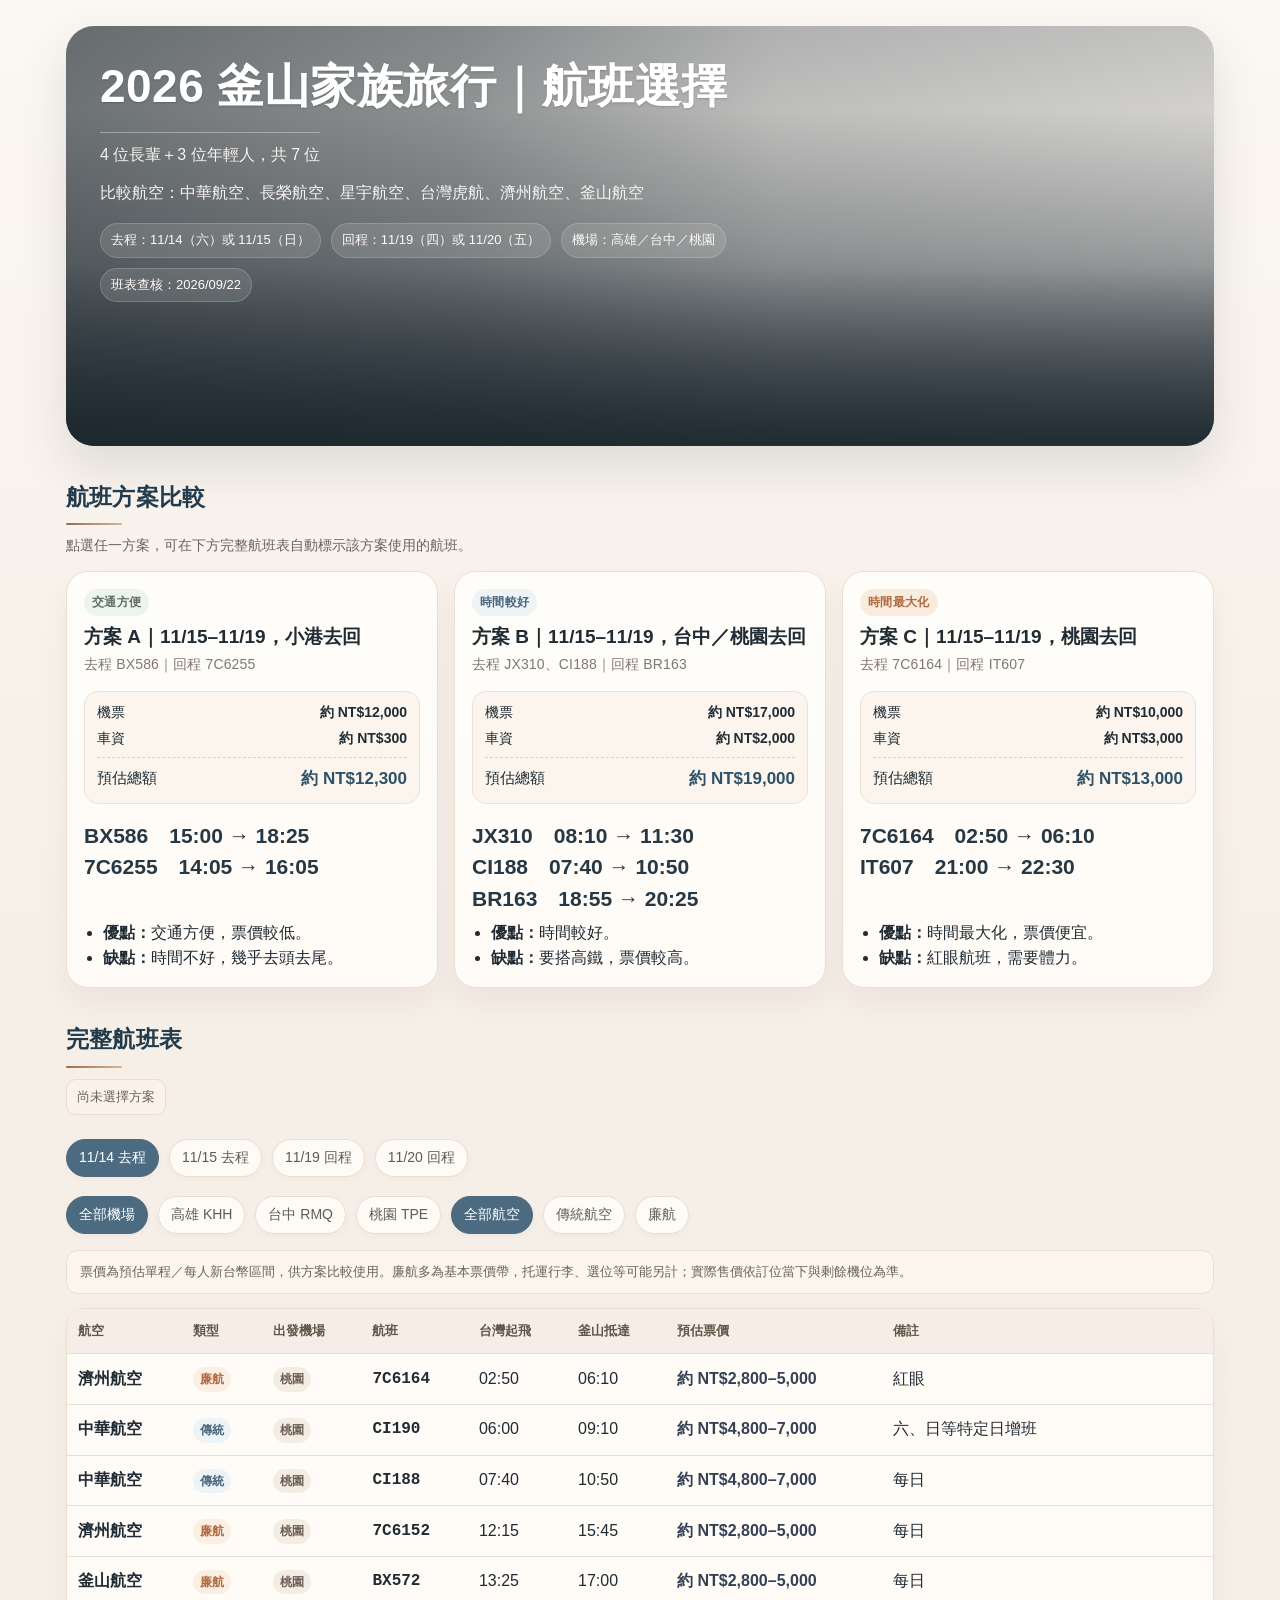
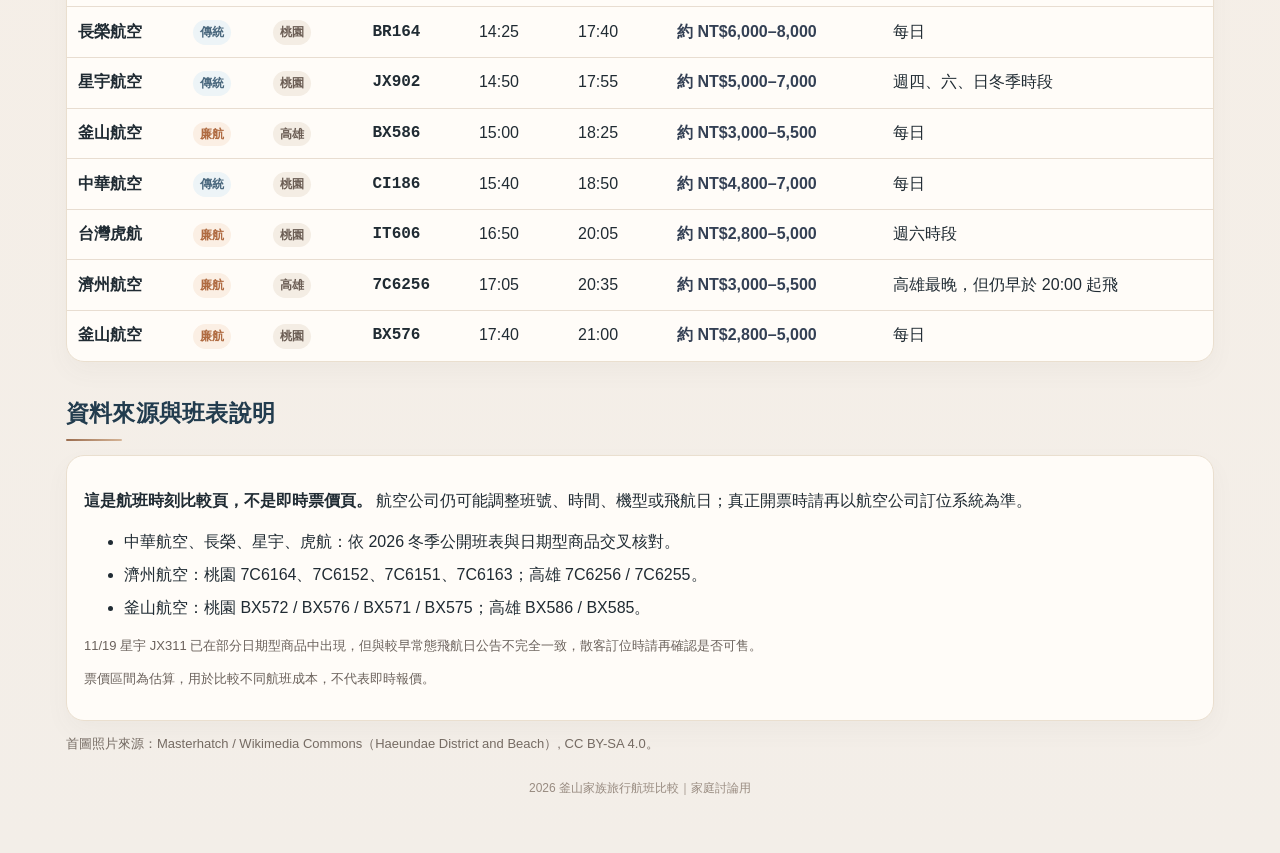
==== index.html @ 2d707682 "Restore flight site to pre-price-update version" ====
<!doctype html>
<html lang="zh-Hant">
<head>
<meta charset="utf-8"><meta name="viewport" content="width=device-width,initial-scale=1">
<title>2026 釜山家族旅行｜航班選擇</title>
<style>
:root{--bg:#f4f6f8;--card:#fff;--ink:#1f2937;--muted:#667085;--line:#e5e7eb;--navy:#18384f;--blue:#2563eb;--green:#0f766e;--orange:#b45309;--fsc:#1d4ed8;--lcc:#c2410c}
*{box-sizing:border-box}body{margin:0;background:var(--bg);color:var(--ink);font-family:-apple-system,BlinkMacSystemFont,"Segoe UI","Noto Sans TC","PingFang TC","Microsoft JhengHei",sans-serif;line-height:1.55}
.container{max-width:1180px;margin:auto;padding:22px 16px 56px}.hero{padding:28px;border-radius:22px;color:#fff;background:linear-gradient(135deg,#18384f,#235f78);box-shadow:0 16px 36px rgba(24,56,79,.16)}
.hero h1{margin:0 0 8px;font-size:clamp(27px,4vw,42px);line-height:1.2}.hero p{margin:5px 0;color:#e8f0f5}.hero-pills{display:flex;flex-wrap:wrap;gap:8px;margin-top:16px}.hero-pill{padding:6px 10px;border:1px solid rgba(255,255,255,.25);border-radius:999px;background:rgba(255,255,255,.10);font-size:13px}
h2{font-size:23px;margin:31px 0 13px}.scheme-hint{margin:-4px 0 14px;color:var(--muted);font-size:14px}.cards{display:grid;grid-template-columns:repeat(3,minmax(0,1fr));gap:13px}.card{background:#fff;border:1px solid var(--line);border-radius:17px;padding:17px;box-shadow:0 4px 16px rgba(0,0,0,.035);cursor:pointer;transition:.16s;position:relative;display:flex;flex-direction:column}.card:hover{transform:translateY(-2px);box-shadow:0 10px 24px rgba(0,0,0,.07)}.card.selected{border:2px solid var(--blue);background:#f8fbff}.card.selected:after{content:"已選擇";position:absolute;top:12px;right:12px;background:var(--blue);color:#fff;font-size:12px;font-weight:800;padding:4px 8px;border-radius:999px}
.tag{display:inline-block;width:max-content;padding:4px 8px;border-radius:999px;font-size:12px;font-weight:750;margin-bottom:8px}.tag.green{background:#ccfbf1;color:#115e59}.tag.blue{background:#dbeafe;color:#1e40af}.tag.orange{background:#ffedd5;color:#9a3412}
.card h3{font-size:18px;margin:0}.route{margin:5px 0;color:var(--muted);font-size:14px}.scheme-price{margin:10px 0 11px;padding:10px 12px;background:#f8fafc;border:1px solid var(--line);border-radius:12px}.price-line,.price-total{display:flex;justify-content:space-between;gap:12px;font-size:14px}.price-line+.price-line{margin-top:4px}.price-total{margin-top:8px;padding-top:8px;border-top:1px dashed #d0d5dd;font-size:15px}.price-total strong{color:#173b57;font-size:17px}
.time{font-size:20px;font-weight:800;line-height:1.45;margin:5px 0;min-height:96px}.card ul{margin:8px 0 0;padding-left:19px;margin-top:auto}
.selected-scheme-status{display:inline-block;margin:-3px 0 14px;padding:7px 10px;border-radius:10px;background:#f2f4f7;color:#475467;font-size:13px}.selected-scheme-status.active{background:#eff6ff;color:#1d4ed8;border:1px solid #bfdbfe}
.tabs,.filters{display:flex;gap:8px;overflow-x:auto;padding-bottom:4px}.tabs{margin:10px 0 15px}.filters{margin:0 0 12px;flex-wrap:wrap}button{white-space:nowrap;border:1px solid var(--line);background:#fff;padding:9px 12px;border-radius:999px;cursor:pointer;font-size:14px;color:#344054}button.active{background:var(--navy);color:#fff;border-color:var(--navy)}
.fare-note{margin:0 0 14px;padding:11px 13px;border-radius:12px;background:#f8fafc;border:1px solid var(--line);color:#475467;font-size:13px}.date-panel{display:none}.date-panel.active{display:block}.table-wrap{overflow-x:auto;background:#fff;border:1px solid var(--line);border-radius:16px}table{width:100%;border-collapse:collapse;min-width:900px}th,td{padding:12px 11px;text-align:left;border-bottom:1px solid var(--line);vertical-align:middle}th{font-size:13px;color:#475467;background:#f8fafc}tr:last-child td{border-bottom:0}.airline{font-weight:800}.flight{font-family:ui-monospace,SFMono-Regular,Menlo,monospace;font-weight:800}.badge{display:inline-block;border-radius:999px;padding:3px 7px;font-size:12px;font-weight:750}.badge.fsc{background:#eef4ff;color:var(--fsc)}.badge.lcc{background:#fff7ed;color:var(--lcc)}.badge.airport{background:#f2f4f7;color:#344054}.fare{font-weight:800;color:#344054;white-space:nowrap}.best{color:var(--green);font-weight:800}.warn{color:var(--orange);font-weight:750}
tr.scheme-highlight td{background:#fff7cc!important;box-shadow:inset 0 1px 0 #f4c430,inset 0 -1px 0 #f4c430}tr.scheme-highlight td:first-child{box-shadow:inset 4px 0 0 #f4c430,inset 0 1px 0 #f4c430,inset 0 -1px 0 #f4c430}.sources{background:#fff;border:1px solid var(--line);border-radius:16px;padding:17px}.sources li{margin:8px 0}.small{font-size:13px;color:var(--muted)}.footer{text-align:center;color:#98a2b3;font-size:12px;margin-top:25px}
@media(max-width:760px){.container{padding:12px 10px 36px}.hero{padding:22px 18px;border-radius:18px}.cards{grid-template-columns:1fr}.time{min-height:auto}h2{font-size:21px}}

/* === Korean travel magazine visual === */
:root{
  --bg:#f6f2ec;--card:#fffdfa;--ink:#202b33;--muted:#756b63;--line:#e8ddd1;
  --navy:#244056;--blue:#5f8098;--green:#657164;--orange:#bf7b53;
  --fsc-bg:#edf3f7;--fsc:#355c78;--lcc-bg:#fcf0e5;--lcc:#b6693e;
}
body{
  background:linear-gradient(180deg,#fbf7f2 0%,#f6efe7 42%,#f3eee8 100%);
  color:var(--ink);
}
.container{padding-top:26px}
.hero{
  position:relative;overflow:hidden;min-height:400px;border-radius:28px;
  padding:34px 34px 144px;color:#fff;
  background-image:
    linear-gradient(180deg,rgba(18,31,42,.18) 0%,rgba(18,31,42,.10) 20%,rgba(18,31,42,.34) 52%,rgba(18,31,42,.80) 100%),
    url('https://upload.wikimedia.org/wikipedia/commons/thumb/e/ef/Haeundae_District_and_Beach.jpg/1280px-Haeundae_District_and_Beach.jpg');
  background-size:cover;background-position:center center;
  box-shadow:0 22px 48px rgba(64,71,74,.14);
}
.hero:before{
  content:"";position:absolute;inset:0;
  background:linear-gradient(90deg,rgba(25,35,42,.58) 0%,rgba(25,35,42,.42) 34%,rgba(25,35,42,.18) 62%,rgba(25,35,42,.08) 100%);
  pointer-events:none;
}
.hero:after{
  content:"";position:absolute;inset:auto 0 0 0;height:180px;
  background:linear-gradient(180deg,rgba(22,33,40,0) 0%,rgba(22,33,40,.70) 100%);
  pointer-events:none;
}
.hero h1,.hero p,.hero .hero-pills,.hero .hero-credit{position:relative;z-index:2;max-width:680px}
.hero h1{font-size:clamp(31px,4.5vw,46px);letter-spacing:.01em;line-height:1.15;margin-bottom:14px;text-shadow:0 1px 2px rgba(0,0,0,.18)}
.hero p{color:#f7f3ef;max-width:560px}
.hero p:nth-of-type(1){display:inline-block;margin-bottom:8px;padding-top:10px;border-top:1px solid rgba(255,255,255,.34)}
.hero-pills{margin-top:18px;gap:10px}
.hero-pill{background:rgba(255,251,247,.12);border:1px solid rgba(255,248,243,.18);color:#fffaf5;backdrop-filter:blur(10px)}
.hero-credit{position:absolute;right:20px;bottom:14px;max-width:none;font-size:11px;color:rgba(255,248,242,.74);letter-spacing:.02em;text-align:right}
h2{position:relative;color:#223c4e;letter-spacing:.01em;margin-top:34px;margin-bottom:14px;padding-bottom:10px}
h2:after{content:"";position:absolute;left:0;bottom:0;width:56px;height:2px;background:linear-gradient(90deg,#9b6d4f,#d5b496);border-radius:999px}
.scheme-hint,.selected-scheme-status,.fare-note,.sources .small{color:#6b625c}
.cards{gap:16px}
.card{
  background:linear-gradient(180deg,rgba(255,253,249,.98) 0%,rgba(255,251,247,.98) 100%);
  border:1px solid #ebdfd2;border-radius:22px;box-shadow:0 14px 28px rgba(96,87,79,.07)
}
.card:hover{transform:translateY(-3px);box-shadow:0 18px 34px rgba(96,87,79,.11)}
.card.selected{border:2px solid #7090a5;background:linear-gradient(180deg,#fffefc 0%,#f3f7f8 100%)}
.card.selected:after{background:#7090a5;letter-spacing:.03em}
.card h3{font-size:19px;line-height:1.35}
.route{color:#85776d;font-size:14px;letter-spacing:.01em}
.scheme-price{background:#fbf5ee;border-color:#ede1d3;border-radius:14px}
.price-total strong{color:#2e5168}
.time{font-size:21px;line-height:1.5;color:#263844}
.tag{border-radius:999px;font-weight:800;letter-spacing:.03em}
.tag.green{background:#edf3ee;color:#5f7064}.tag.blue{background:#edf3f6;color:#48667c}.tag.orange{background:#f9ecdf;color:#ae6a40}
.tabs,.filters{gap:10px}
button{background:rgba(255,251,247,.95);border-color:#eadfcf;color:#625b54;box-shadow:0 2px 7px rgba(91,82,75,.04)}
button.active{background:#4c6b80;border-color:#4c6b80;color:#fff}
.selected-scheme-status{background:#fbf3eb;border:1px solid #ebddce}
.selected-scheme-status.active{background:#eef4f7;border-color:#cfdee7;color:#416276}
.table-wrap,.sources{background:rgba(255,252,248,.98);border-color:#eadfcf;box-shadow:0 10px 24px rgba(104,95,87,.045);border-radius:18px}
th{background:#f6eee6;color:#62554a}
.badge.airport{background:#f4ede4;color:#6b5d54}.badge.fsc{background:#edf4f7;color:#48667c}.badge.lcc{background:#fbefe4;color:#af6a40}
.fare-note{background:#fbf5ee;border-color:#eddfd1}
tr.scheme-highlight td{background:#fff3dc!important;box-shadow:inset 0 1px 0 #d9a76a,inset 0 -1px 0 #d9a76a}
tr.scheme-highlight td:first-child{box-shadow:inset 4px 0 0 #d9a76a,inset 0 1px 0 #d9a76a,inset 0 -1px 0 #d9a76a}
.footer{color:#988b80}
@media(max-width:900px){.cards{grid-template-columns:1fr}}
@media(max-width:760px){
  .container{padding:12px 10px 36px}
  .hero{min-height:360px;padding:22px 18px 122px;border-radius:20px;background-position:58% center}
  .hero:before{background:linear-gradient(180deg,rgba(25,35,42,.34) 0%,rgba(25,35,42,.30) 28%,rgba(25,35,42,.66) 100%)}
  .hero h1{font-size:30px}.hero p:nth-of-type(1){padding-top:8px}
  .hero-credit{left:18px;right:18px;text-align:left;bottom:10px;font-size:10px}
  .time{min-height:auto}h2{font-size:21px}
}
/* === end Korean travel magazine visual === */


.hero-credit{display:none!important}
</style>
</head>
<body><div class="container">
<section class="hero"><h1>2026 釜山家族旅行｜航班選擇</h1><p>4 位長輩＋3 位年輕人，共 7 位</p><p>比較航空：中華航空、長榮航空、星宇航空、台灣虎航、濟州航空、釜山航空</p><div class="hero-pills"><span class="hero-pill">去程：11/14（六）或 11/15（日）</span><span class="hero-pill">回程：11/19（四）或 11/20（五）</span><span class="hero-pill">機場：高雄／台中／桃園</span><span class="hero-pill">班表查核：2026/09/22</span></div></section>

<h2>航班方案比較</h2><div class="scheme-hint">點選任一方案，可在下方完整航班表自動標示該方案使用的航班。</div>
<div class="cards">
<div class="card" data-scheme="A" data-flights="out15:BX586,back19:7C6255" tabindex="0"><span class="tag green">交通方便</span><h3>方案 A｜11/15–11/19，小港去回</h3><div class="route">去程 BX586｜回程 7C6255</div><div class="scheme-price"><div class="price-line"><span>機票</span><strong>約 NT$12,000</strong></div><div class="price-line"><span>車資</span><strong>約 NT$300</strong></div><div class="price-total"><span>預估總額</span><strong>約 NT$12,300</strong></div></div><div class="time">BX586　15:00 → 18:25<br>7C6255　14:05 → 16:05</div><ul><li><strong>優點：</strong>交通方便，票價較低。</li><li><strong>缺點：</strong>時間不好，幾乎去頭去尾。</li></ul></div>
<div class="card" data-scheme="B" data-flights="out15:JX310,out15:CI188,back19:BR163" tabindex="0"><span class="tag blue">時間較好</span><h3>方案 B｜11/15–11/19，台中／桃園去回</h3><div class="route">去程 JX310、CI188｜回程 BR163</div><div class="scheme-price"><div class="price-line"><span>機票</span><strong>約 NT$17,000</strong></div><div class="price-line"><span>車資</span><strong>約 NT$2,000</strong></div><div class="price-total"><span>預估總額</span><strong>約 NT$19,000</strong></div></div><div class="time">JX310　08:10 → 11:30<br>CI188　07:40 → 10:50<br>BR163　18:55 → 20:25</div><ul><li><strong>優點：</strong>時間較好。</li><li><strong>缺點：</strong>要搭高鐵，票價較高。</li></ul></div>
<div class="card" data-scheme="C" data-flights="out15:7C6164,back19:IT607" tabindex="0"><span class="tag orange">時間最大化</span><h3>方案 C｜11/15–11/19，桃園去回</h3><div class="route">去程 7C6164｜回程 IT607</div><div class="scheme-price"><div class="price-line"><span>機票</span><strong>約 NT$10,000</strong></div><div class="price-line"><span>車資</span><strong>約 NT$3,000</strong></div><div class="price-total"><span>預估總額</span><strong>約 NT$13,000</strong></div></div><div class="time">7C6164　02:50 → 06:10<br>IT607　21:00 → 22:30</div><ul><li><strong>優點：</strong>時間最大化，票價便宜。</li><li><strong>缺點：</strong>紅眼航班，需要體力。</li></ul></div>
</div>

<h2>完整航班表</h2><div id="selectedSchemeStatus" class="selected-scheme-status">尚未選擇方案</div>
<div class="tabs"><button class="tab active" data-panel="out14">11/14 去程</button><button class="tab" data-panel="out15">11/15 去程</button><button class="tab" data-panel="back19">11/19 回程</button><button class="tab" data-panel="back20">11/20 回程</button></div>
<div class="filters"><button class="airport-filter active" data-airport="ALL">全部機場</button><button class="airport-filter" data-airport="KHH">高雄 KHH</button><button class="airport-filter" data-airport="RMQ">台中 RMQ</button><button class="airport-filter" data-airport="TPE">桃園 TPE</button><button class="type-filter active" data-type="ALL">全部航空</button><button class="type-filter" data-type="FSC">傳統航空</button><button class="type-filter" data-type="LCC">廉航</button></div>
<div class="fare-note">票價為預估單程／每人新台幣區間，供方案比較使用。廉航多為基本票價帶，托運行李、選位等可能另計；實際售價依訂位當下與剩餘機位為準。</div>
<div id="tables"></div>

<h2>資料來源與班表說明</h2><div class="sources"><p><b>這是航班時刻比較頁，不是即時票價頁。</b> 航空公司仍可能調整班號、時間、機型或飛航日；真正開票時請再以航空公司訂位系統為準。</p><ul><li>中華航空、長榮、星宇、虎航：依 2026 冬季公開班表與日期型商品交叉核對。</li><li>濟州航空：桃園 7C6164、7C6152、7C6151、7C6163；高雄 7C6256 / 7C6255。</li><li>釜山航空：桃園 BX572 / BX576 / BX571 / BX575；高雄 BX586 / BX585。</li></ul><p class="small">11/19 星宇 JX311 已在部分日期型商品中出現，但與較早常態飛航日公告不完全一致，散客訂位時請再確認是否可售。</p><p class="small">票價區間為估算，用於比較不同航班成本，不代表即時報價。</p></div>
<p class="small">首圖照片來源：Masterhatch / Wikimedia Commons（Haeundae District and Beach）, CC BY-SA 4.0。</p>
<div class="footer">2026 釜山家族旅行航班比較｜家庭討論用</div>
</div>
<script>
const D={
out14:[
["TPE","LCC","7C6164","濟州航空","廉航","桃園","02:50","06:10","約 NT$2,800–5,000","紅眼"],["TPE","FSC","CI190","中華航空","傳統","桃園","06:00","09:10","約 NT$4,800–7,000","六、日等特定日增班"],["TPE","FSC","CI188","中華航空","傳統","桃園","07:40","10:50","約 NT$4,800–7,000","每日"],["TPE","LCC","7C6152","濟州航空","廉航","桃園","12:15","15:45","約 NT$2,800–5,000","每日"],["TPE","LCC","BX572","釜山航空","廉航","桃園","13:25","17:00","約 NT$2,800–5,000","每日"],["TPE","FSC","BR164","長榮航空","傳統","桃園","14:25","17:40","約 NT$6,000–8,000","每日"],["TPE","FSC","JX902","星宇航空","傳統","桃園","14:50","17:55","約 NT$5,000–7,000","週四、六、日冬季時段"],["KHH","LCC","BX586","釜山航空","廉航","高雄","15:00","18:25","約 NT$3,000–5,500","每日"],["TPE","FSC","CI186","中華航空","傳統","桃園","15:40","18:50","約 NT$4,800–7,000","每日"],["TPE","LCC","IT606","台灣虎航","廉航","桃園","16:50","20:05","約 NT$2,800–5,000","週六時段"],["KHH","LCC","7C6256","濟州航空","廉航","高雄","17:05","20:35","約 NT$3,000–5,500","高雄最晚，但仍早於 20:00 起飛"],["TPE","LCC","BX576","釜山航空","廉航","桃園","17:40","21:00","約 NT$2,800–5,000","每日"]],
out15:[
["TPE","LCC","7C6164","濟州航空","廉航","桃園","02:50","06:10","約 NT$2,800–5,000","紅眼"],["TPE","FSC","CI190","中華航空","傳統","桃園","06:00","09:10","約 NT$4,800–7,000","抵達最早的傳統航空"],["TPE","FSC","CI188","中華航空","傳統","桃園","07:40","10:50","約 NT$4,800–7,000","時間漂亮"],["RMQ","FSC","JX310","星宇航空","傳統","台中","08:10","11:30","約 NT$4,500–6,500","最符合「中午到釜山」"],["TPE","LCC","7C6152","濟州航空","廉航","桃園","12:15","15:45","約 NT$2,800–5,000","每日"],["TPE","LCC","BX572","釜山航空","廉航","桃園","13:25","17:00","約 NT$2,800–5,000","每日"],["TPE","FSC","BR164","長榮航空","傳統","桃園","14:25","17:40","約 NT$6,000–8,000","每日"],["TPE","FSC","JX902","星宇航空","傳統","桃園","14:50","17:55","約 NT$5,000–7,000","週四、六、日冬季時段"],["KHH","LCC","BX586","釜山航空","廉航","高雄","15:00","18:25","約 NT$3,000–5,500","高雄直飛較早到"],["TPE","FSC","CI186","中華航空","傳統","桃園","15:40","18:50","約 NT$4,800–7,000","每日"],["TPE","LCC","IT606","台灣虎航","廉航","桃園","16:50","20:00","約 NT$2,800–5,000","週日一般時段"],["KHH","LCC","7C6256","濟州航空","廉航","高雄","17:05","20:35","約 NT$3,000–5,500","最有利於控制預算"],["TPE","LCC","BX576","釜山航空","廉航","桃園","17:40","21:00","約 NT$2,800–5,000","每日"]],
back19:[
["TPE","LCC","7C6151","濟州航空","廉航","桃園","09:35","11:15","約 NT$2,500–5,000","太早離開釜山"],["TPE","LCC","BX571","釜山航空","廉航","桃園","10:50","12:25","約 NT$2,500–5,000","每日"],["TPE","FSC","CI189","中華航空","傳統","桃園","11:50","13:30","約 NT$4,500–7,000","每日"],["KHH","LCC","BX585","釜山航空","廉航","高雄","12:00","14:00","約 NT$2,800–5,000","每日"],["RMQ","FSC","JX311","星宇航空","傳統","台中","12:30","14:00","約 NT$4,500–6,500","11/19 日期型商品有列班；散客訂位前請再確認"],["KHH","LCC","7C6255","濟州航空","廉航","高雄","14:05","16:05","約 NT$3,500–5,500","回小港首選"],["TPE","LCC","BX575","釜山航空","廉航","桃園","15:00","16:40","約 NT$2,500–5,000","每日"],["TPE","FSC","BR163","長榮航空","傳統","桃園","18:55","20:25","約 NT$6,000–8,000","晚班選擇"],["TPE","FSC","JX903","星宇航空","傳統","桃園","18:55","20:40","約 NT$5,000–7,000","週四冬季時段"],["TPE","FSC","CI187","中華航空","傳統","桃園","19:50","21:30","約 NT$4,500–7,000","每日"],["TPE","LCC","IT607","台灣虎航","廉航","桃園","21:00","22:30","約 NT$2,800–5,000","週四時段"],["TPE","LCC","7C6163","濟州航空","廉航","桃園","22:00","23:50","約 NT$2,500–5,000","抵達時間較晚"]],
back20:[
["TPE","LCC","7C6151","濟州航空","廉航","桃園","09:35","11:15","約 NT$2,500–5,000","每日"],["TPE","LCC","BX571","釜山航空","廉航","桃園","10:50","12:25","約 NT$2,500–5,000","每日"],["TPE","FSC","CI189","中華航空","傳統","桃園","11:50","13:30","約 NT$4,500–7,000","每日"],["KHH","LCC","BX585","釜山航空","廉航","高雄","12:00","14:00","約 NT$2,800–5,000","每日"],["RMQ","FSC","JX311","星宇航空","傳統","台中","12:30","14:00","約 NT$4,500–6,500","週五常態班"],["TPE","FSC","JX901","星宇航空","傳統","桃園","12:30","14:15","約 NT$5,000–7,000","2026 冬季週五時段"],["KHH","LCC","7C6255","濟州航空","廉航","高雄","14:05","16:05","約 NT$3,500–5,500","回小港首選"],["TPE","LCC","BX575","釜山航空","廉航","桃園","15:00","16:40","約 NT$2,500–5,000","每日"],["TPE","FSC","BR163","長榮航空","傳統","桃園","18:55","20:25","約 NT$6,000–8,000","可保留大半天行程"],["TPE","FSC","CI187","中華航空","傳統","桃園","19:50","21:30","約 NT$4,500–7,000","每日"],["TPE","LCC","IT607","台灣虎航","廉航","桃園","20:50","22:30","約 NT$2,800–5,000","想玩到晚上的廉航選擇"],["TPE","LCC","7C6163","濟州航空","廉航","桃園","22:00","23:50","約 NT$2,500–5,000","抵達時間較晚"]]};
const panels={out14:["11/14 去程","出發機場","台灣起飛","釜山抵達"],out15:["11/15 去程","出發機場","台灣起飛","釜山抵達"],back19:["11/19 回程","抵達機場","釜山起飛","台灣抵達"],back20:["11/20 回程","抵達機場","釜山起飛","台灣抵達"]};
let airport="ALL",type="ALL",active="out14";
function render(){const root=document.getElementById("tables");root.innerHTML="";Object.entries(panels).forEach(([id,p])=>{const s=document.createElement("section");s.id=id;s.className="date-panel"+(id===active?" active":"");let rows=D[id].map(r=>`<tr data-airport="${r[0]}" data-type="${r[1]}" data-flight="${r[2]}"><td class="airline">${r[3]}</td><td><span class="badge ${r[1]==="LCC"?"lcc":"fsc"}">${r[4]}</span></td><td><span class="badge airport">${r[5]}</span></td><td class="flight">${r[2]}</td><td>${r[6]}</td><td>${r[7]}</td><td class="fare">${r[8]}</td><td>${r[9]}</td></tr>`).join("");s.innerHTML=`<div class="table-wrap"><table><thead><tr><th>航空</th><th>類型</th><th>${p[1]}</th><th>航班</th><th>${p[2]}</th><th>${p[3]}</th><th>預估票價</th><th>備註</th></tr></thead><tbody>${rows}</tbody></table></div>`;root.appendChild(s)});filterRows();applyExistingHighlights()}
function filterRows(){document.querySelectorAll(".date-panel.active tbody tr").forEach(r=>{r.style.display=((airport==="ALL"||r.dataset.airport===airport)&&(type==="ALL"||r.dataset.type===type))?"":"none"})}
function activateTab(id){active=id;document.querySelectorAll(".tab").forEach(b=>b.classList.toggle("active",b.dataset.panel===id));document.querySelectorAll(".date-panel").forEach(s=>s.classList.toggle("active",s.id===id));filterRows()}
let selectedPairs=[];function applyExistingHighlights(){selectedPairs.forEach(x=>{const [p,f]=x.split(":");document.querySelectorAll(`#${p} tr[data-flight="${f}"]`).forEach(r=>r.classList.add("scheme-highlight"))})}
function applyScheme(c){document.querySelectorAll(".card").forEach(x=>x.classList.toggle("selected",x===c));selectedPairs=c.dataset.flights.split(",");document.querySelectorAll(".scheme-highlight").forEach(r=>r.classList.remove("scheme-highlight"));applyExistingHighlights();if(selectedPairs.length)activateTab(selectedPairs[0].split(":")[0]);const st=document.getElementById("selectedSchemeStatus");st.textContent="目前選擇："+c.querySelector("h3").textContent+"（黃色標示為此方案航班）";st.classList.add("active");document.querySelector("h2:nth-of-type(2)").scrollIntoView({behavior:"smooth",block:"start"})}
render();document.querySelectorAll(".tab").forEach(b=>b.onclick=()=>activateTab(b.dataset.panel));document.querySelectorAll(".airport-filter").forEach(b=>b.onclick=()=>{document.querySelectorAll(".airport-filter").forEach(x=>x.classList.remove("active"));b.classList.add("active");airport=b.dataset.airport;filterRows()});document.querySelectorAll(".type-filter").forEach(b=>b.onclick=()=>{document.querySelectorAll(".type-filter").forEach(x=>x.classList.remove("active"));b.classList.add("active");type=b.dataset.type;filterRows()});document.querySelectorAll(".card").forEach(c=>{c.onclick=()=>applyScheme(c);c.onkeydown=e=>{if(e.key==="Enter"||e.key===" "){e.preventDefault();applyScheme(c)}}});
</script></body></html>
<!-- Pages redeploy trigger 2026-09-22 -->
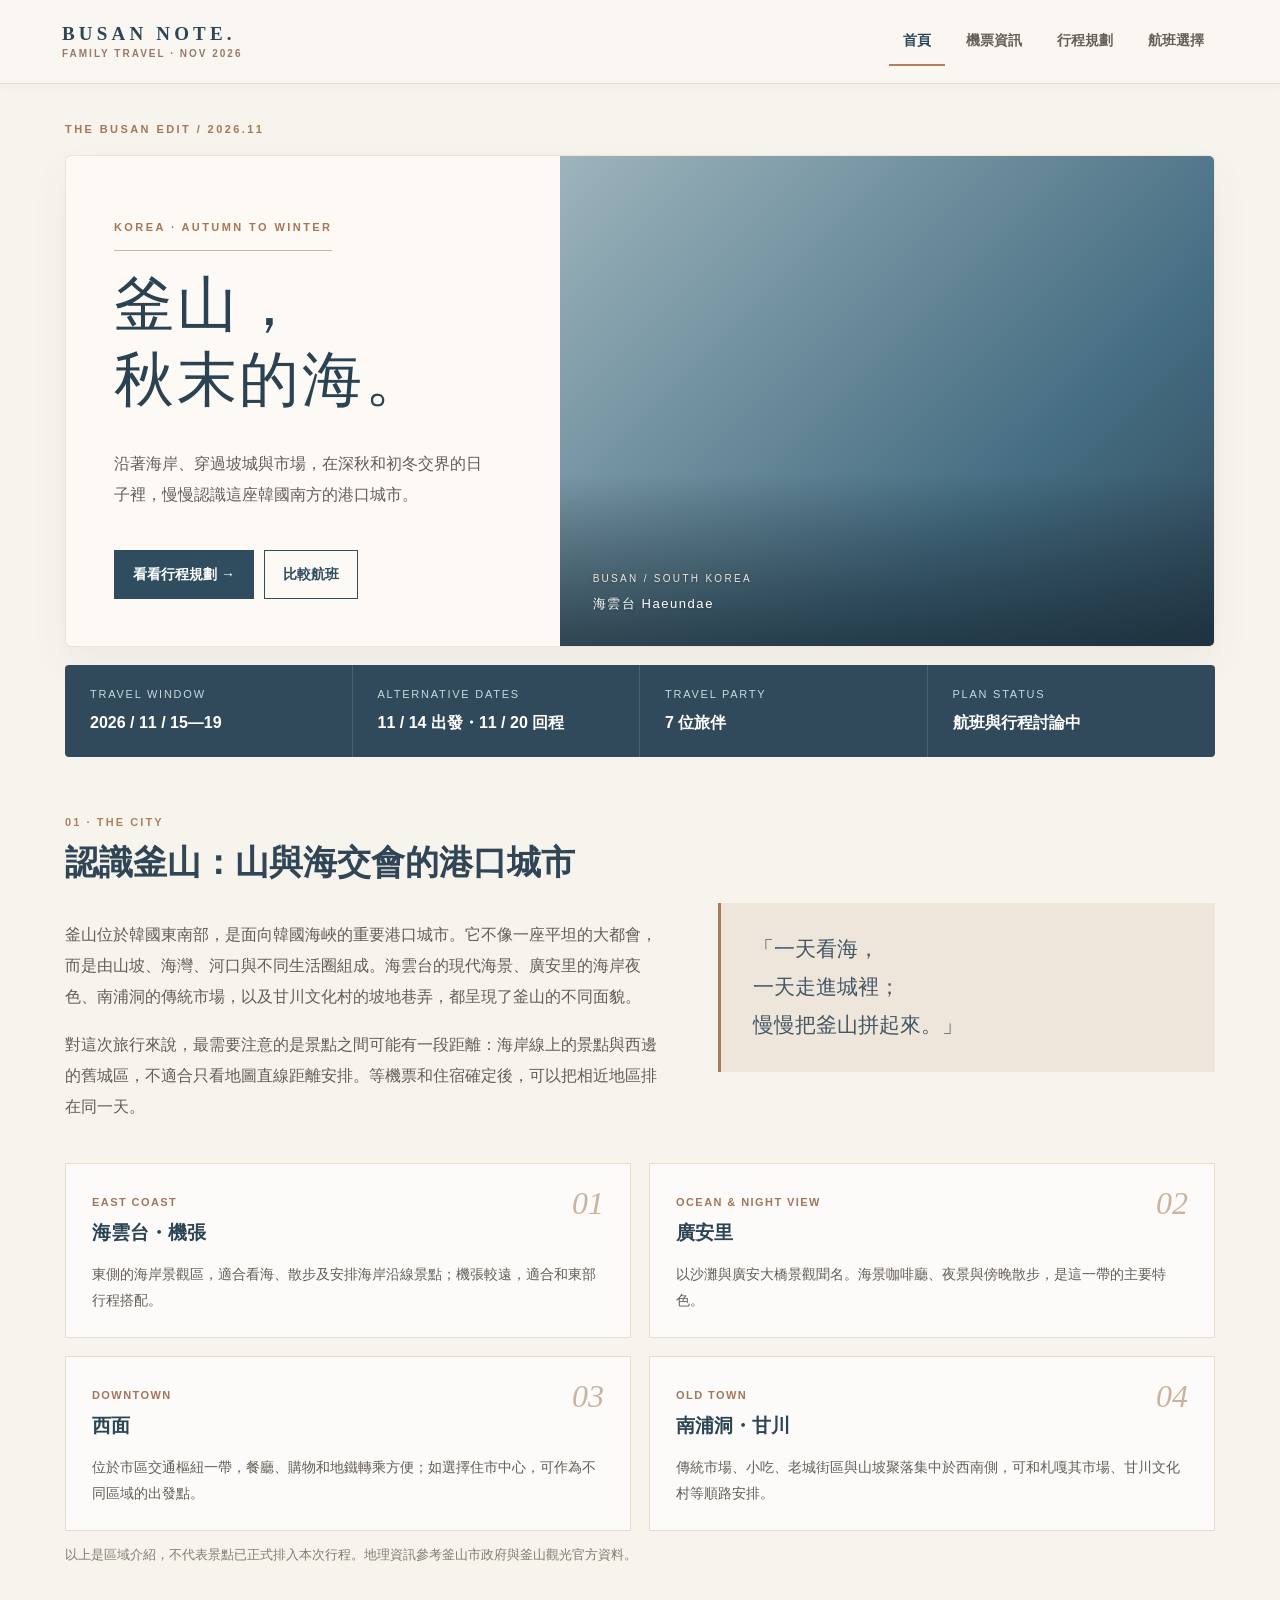
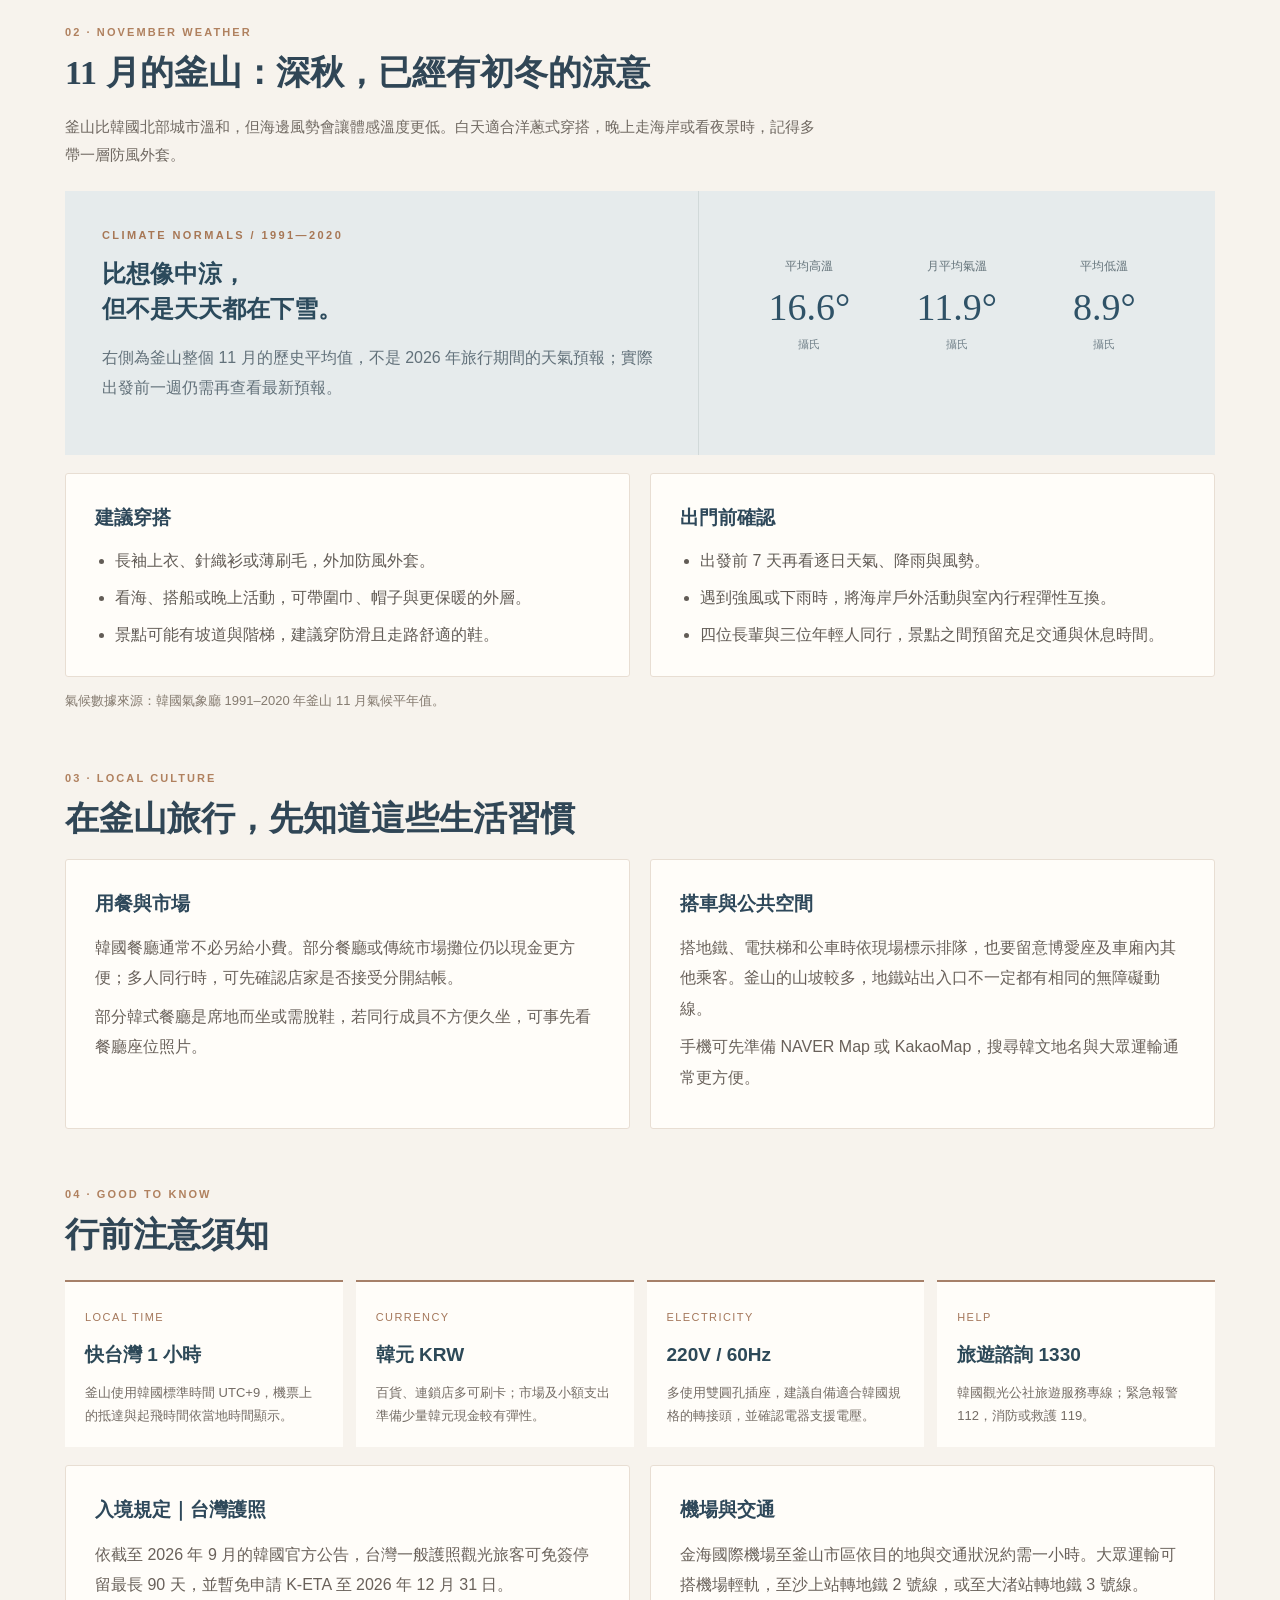
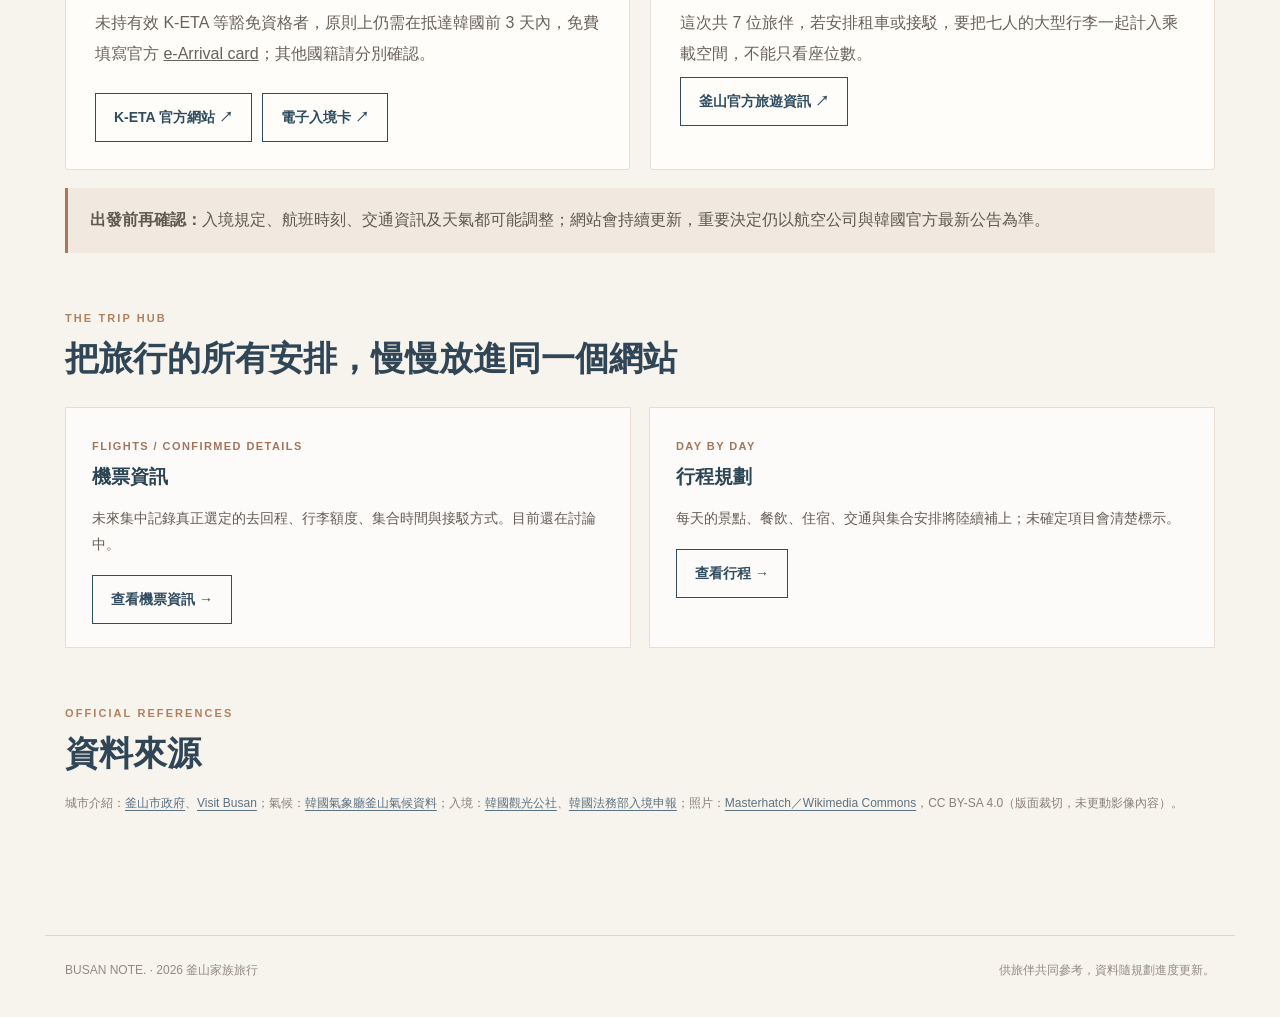
==== commit 40a6b82d: "Make trip hub homepage with Busan guide and four-page navigation" ====
--- a/index.html
+++ b/index.html
@@ -1,142 +1,22 @@
-<!doctype html>
-<html lang="zh-Hant">
-<head>
-<meta charset="utf-8"><meta name="viewport" content="width=device-width,initial-scale=1">
-<title>2026 釜山家族旅行｜航班選擇</title>
-<style>
-:root{--bg:#f4f6f8;--card:#fff;--ink:#1f2937;--muted:#667085;--line:#e5e7eb;--navy:#18384f;--blue:#2563eb;--green:#0f766e;--orange:#b45309;--fsc:#1d4ed8;--lcc:#c2410c}
-*{box-sizing:border-box}body{margin:0;background:var(--bg);color:var(--ink);font-family:-apple-system,BlinkMacSystemFont,"Segoe UI","Noto Sans TC","PingFang TC","Microsoft JhengHei",sans-serif;line-height:1.55}
-.container{max-width:1180px;margin:auto;padding:22px 16px 56px}.hero{padding:28px;border-radius:22px;color:#fff;background:linear-gradient(135deg,#18384f,#235f78);box-shadow:0 16px 36px rgba(24,56,79,.16)}
-.hero h1{margin:0 0 8px;font-size:clamp(27px,4vw,42px);line-height:1.2}.hero p{margin:5px 0;color:#e8f0f5}.hero-pills{display:flex;flex-wrap:wrap;gap:8px;margin-top:16px}.hero-pill{padding:6px 10px;border:1px solid rgba(255,255,255,.25);border-radius:999px;background:rgba(255,255,255,.10);font-size:13px}
-h2{font-size:23px;margin:31px 0 13px}.scheme-hint{margin:-4px 0 14px;color:var(--muted);font-size:14px}.cards{display:grid;grid-template-columns:repeat(3,minmax(0,1fr));gap:13px}.card{background:#fff;border:1px solid var(--line);border-radius:17px;padding:17px;box-shadow:0 4px 16px rgba(0,0,0,.035);cursor:pointer;transition:.16s;position:relative;display:flex;flex-direction:column}.card:hover{transform:translateY(-2px);box-shadow:0 10px 24px rgba(0,0,0,.07)}.card.selected{border:2px solid var(--blue);background:#f8fbff}.card.selected:after{content:"已選擇";position:absolute;top:12px;right:12px;background:var(--blue);color:#fff;font-size:12px;font-weight:800;padding:4px 8px;border-radius:999px}
-.tag{display:inline-block;width:max-content;padding:4px 8px;border-radius:999px;font-size:12px;font-weight:750;margin-bottom:8px}.tag.green{background:#ccfbf1;color:#115e59}.tag.blue{background:#dbeafe;color:#1e40af}.tag.orange{background:#ffedd5;color:#9a3412}
-.card h3{font-size:18px;margin:0}.route{margin:5px 0;color:var(--muted);font-size:14px}.scheme-price{margin:10px 0 11px;padding:10px 12px;background:#f8fafc;border:1px solid var(--line);border-radius:12px}.price-line,.price-total{display:flex;justify-content:space-between;gap:12px;font-size:14px}.price-line+.price-line{margin-top:4px}.price-total{margin-top:8px;padding-top:8px;border-top:1px dashed #d0d5dd;font-size:15px}.price-total strong{color:#173b57;font-size:17px}
-.time{font-size:20px;font-weight:800;line-height:1.45;margin:5px 0;min-height:96px}.card ul{margin:8px 0 0;padding-left:19px;margin-top:auto}
-.selected-scheme-status{display:inline-block;margin:-3px 0 14px;padding:7px 10px;border-radius:10px;background:#f2f4f7;color:#475467;font-size:13px}.selected-scheme-status.active{background:#eff6ff;color:#1d4ed8;border:1px solid #bfdbfe}
-.tabs,.filters{display:flex;gap:8px;overflow-x:auto;padding-bottom:4px}.tabs{margin:10px 0 15px}.filters{margin:0 0 12px;flex-wrap:wrap}button{white-space:nowrap;border:1px solid var(--line);background:#fff;padding:9px 12px;border-radius:999px;cursor:pointer;font-size:14px;color:#344054}button.active{background:var(--navy);color:#fff;border-color:var(--navy)}
-.fare-note{margin:0 0 14px;padding:11px 13px;border-radius:12px;background:#f8fafc;border:1px solid var(--line);color:#475467;font-size:13px}.date-panel{display:none}.date-panel.active{display:block}.table-wrap{overflow-x:auto;background:#fff;border:1px solid var(--line);border-radius:16px}table{width:100%;border-collapse:collapse;min-width:900px}th,td{padding:12px 11px;text-align:left;border-bottom:1px solid var(--line);vertical-align:middle}th{font-size:13px;color:#475467;background:#f8fafc}tr:last-child td{border-bottom:0}.airline{font-weight:800}.flight{font-family:ui-monospace,SFMono-Regular,Menlo,monospace;font-weight:800}.badge{display:inline-block;border-radius:999px;padding:3px 7px;font-size:12px;font-weight:750}.badge.fsc{background:#eef4ff;color:var(--fsc)}.badge.lcc{background:#fff7ed;color:var(--lcc)}.badge.airport{background:#f2f4f7;color:#344054}.fare{font-weight:800;color:#344054;white-space:nowrap}.best{color:var(--green);font-weight:800}.warn{color:var(--orange);font-weight:750}
-tr.scheme-highlight td{background:#fff7cc!important;box-shadow:inset 0 1px 0 #f4c430,inset 0 -1px 0 #f4c430}tr.scheme-highlight td:first-child{box-shadow:inset 4px 0 0 #f4c430,inset 0 1px 0 #f4c430,inset 0 -1px 0 #f4c430}.sources{background:#fff;border:1px solid var(--line);border-radius:16px;padding:17px}.sources li{margin:8px 0}.small{font-size:13px;color:var(--muted)}.footer{text-align:center;color:#98a2b3;font-size:12px;margin-top:25px}
-@media(max-width:760px){.container{padding:12px 10px 36px}.hero{padding:22px 18px;border-radius:18px}.cards{grid-template-columns:1fr}.time{min-height:auto}h2{font-size:21px}}
-
-/* === Korean travel magazine visual === */
-:root{
-  --bg:#f6f2ec;--card:#fffdfa;--ink:#202b33;--muted:#756b63;--line:#e8ddd1;
-  --navy:#244056;--blue:#5f8098;--green:#657164;--orange:#bf7b53;
-  --fsc-bg:#edf3f7;--fsc:#355c78;--lcc-bg:#fcf0e5;--lcc:#b6693e;
-}
-body{
-  background:linear-gradient(180deg,#fbf7f2 0%,#f6efe7 42%,#f3eee8 100%);
-  color:var(--ink);
-}
-.container{padding-top:26px}
-.hero{
-  position:relative;overflow:hidden;min-height:400px;border-radius:28px;
-  padding:34px 34px 144px;color:#fff;
-  background-image:
-    linear-gradient(180deg,rgba(18,31,42,.18) 0%,rgba(18,31,42,.10) 20%,rgba(18,31,42,.34) 52%,rgba(18,31,42,.80) 100%),
-    url('https://upload.wikimedia.org/wikipedia/commons/thumb/e/ef/Haeundae_District_and_Beach.jpg/1280px-Haeundae_District_and_Beach.jpg');
-  background-size:cover;background-position:center center;
-  box-shadow:0 22px 48px rgba(64,71,74,.14);
-}
-.hero:before{
-  content:"";position:absolute;inset:0;
-  background:linear-gradient(90deg,rgba(25,35,42,.58) 0%,rgba(25,35,42,.42) 34%,rgba(25,35,42,.18) 62%,rgba(25,35,42,.08) 100%);
-  pointer-events:none;
-}
-.hero:after{
-  content:"";position:absolute;inset:auto 0 0 0;height:180px;
-  background:linear-gradient(180deg,rgba(22,33,40,0) 0%,rgba(22,33,40,.70) 100%);
-  pointer-events:none;
-}
-.hero h1,.hero p,.hero .hero-pills,.hero .hero-credit{position:relative;z-index:2;max-width:680px}
-.hero h1{font-size:clamp(31px,4.5vw,46px);letter-spacing:.01em;line-height:1.15;margin-bottom:14px;text-shadow:0 1px 2px rgba(0,0,0,.18)}
-.hero p{color:#f7f3ef;max-width:560px}
-.hero p:nth-of-type(1){display:inline-block;margin-bottom:8px;padding-top:10px;border-top:1px solid rgba(255,255,255,.34)}
-.hero-pills{margin-top:18px;gap:10px}
-.hero-pill{background:rgba(255,251,247,.12);border:1px solid rgba(255,248,243,.18);color:#fffaf5;backdrop-filter:blur(10px)}
-.hero-credit{position:absolute;right:20px;bottom:14px;max-width:none;font-size:11px;color:rgba(255,248,242,.74);letter-spacing:.02em;text-align:right}
-h2{position:relative;color:#223c4e;letter-spacing:.01em;margin-top:34px;margin-bottom:14px;padding-bottom:10px}
-h2:after{content:"";position:absolute;left:0;bottom:0;width:56px;height:2px;background:linear-gradient(90deg,#9b6d4f,#d5b496);border-radius:999px}
-.scheme-hint,.selected-scheme-status,.fare-note,.sources .small{color:#6b625c}
-.cards{gap:16px}
-.card{
-  background:linear-gradient(180deg,rgba(255,253,249,.98) 0%,rgba(255,251,247,.98) 100%);
-  border:1px solid #ebdfd2;border-radius:22px;box-shadow:0 14px 28px rgba(96,87,79,.07)
-}
-.card:hover{transform:translateY(-3px);box-shadow:0 18px 34px rgba(96,87,79,.11)}
-.card.selected{border:2px solid #7090a5;background:linear-gradient(180deg,#fffefc 0%,#f3f7f8 100%)}
-.card.selected:after{background:#7090a5;letter-spacing:.03em}
-.card h3{font-size:19px;line-height:1.35}
-.route{color:#85776d;font-size:14px;letter-spacing:.01em}
-.scheme-price{background:#fbf5ee;border-color:#ede1d3;border-radius:14px}
-.price-total strong{color:#2e5168}
-.time{font-size:21px;line-height:1.5;color:#263844}
-.tag{border-radius:999px;font-weight:800;letter-spacing:.03em}
-.tag.green{background:#edf3ee;color:#5f7064}.tag.blue{background:#edf3f6;color:#48667c}.tag.orange{background:#f9ecdf;color:#ae6a40}
-.tabs,.filters{gap:10px}
-button{background:rgba(255,251,247,.95);border-color:#eadfcf;color:#625b54;box-shadow:0 2px 7px rgba(91,82,75,.04)}
-button.active{background:#4c6b80;border-color:#4c6b80;color:#fff}
-.selected-scheme-status{background:#fbf3eb;border:1px solid #ebddce}
-.selected-scheme-status.active{background:#eef4f7;border-color:#cfdee7;color:#416276}
-.table-wrap,.sources{background:rgba(255,252,248,.98);border-color:#eadfcf;box-shadow:0 10px 24px rgba(104,95,87,.045);border-radius:18px}
-th{background:#f6eee6;color:#62554a}
-.badge.airport{background:#f4ede4;color:#6b5d54}.badge.fsc{background:#edf4f7;color:#48667c}.badge.lcc{background:#fbefe4;color:#af6a40}
-.fare-note{background:#fbf5ee;border-color:#eddfd1}
-tr.scheme-highlight td{background:#fff3dc!important;box-shadow:inset 0 1px 0 #d9a76a,inset 0 -1px 0 #d9a76a}
-tr.scheme-highlight td:first-child{box-shadow:inset 4px 0 0 #d9a76a,inset 0 1px 0 #d9a76a,inset 0 -1px 0 #d9a76a}
-.footer{color:#988b80}
-@media(max-width:900px){.cards{grid-template-columns:1fr}}
-@media(max-width:760px){
-  .container{padding:12px 10px 36px}
-  .hero{min-height:360px;padding:22px 18px 122px;border-radius:20px;background-position:58% center}
-  .hero:before{background:linear-gradient(180deg,rgba(25,35,42,.34) 0%,rgba(25,35,42,.30) 28%,rgba(25,35,42,.66) 100%)}
-  .hero h1{font-size:30px}.hero p:nth-of-type(1){padding-top:8px}
-  .hero-credit{left:18px;right:18px;text-align:left;bottom:10px;font-size:10px}
-  .time{min-height:auto}h2{font-size:21px}
-}
-/* === end Korean travel magazine visual === */
-
-
-.hero-credit{display:none!important}
-</style>
-</head>
-<body><div class="container">
-<section class="hero"><h1>2026 釜山家族旅行｜航班選擇</h1><p>4 位長輩＋3 位年輕人，共 7 位</p><p>比較航空：中華航空、長榮航空、星宇航空、台灣虎航、濟州航空、釜山航空</p><div class="hero-pills"><span class="hero-pill">去程：11/14（六）或 11/15（日）</span><span class="hero-pill">回程：11/19（四）或 11/20（五）</span><span class="hero-pill">機場：高雄／台中／桃園</span><span class="hero-pill">班表查核：2026/09/22</span></div></section>
-
-<h2>航班方案比較</h2><div class="scheme-hint">點選任一方案，可在下方完整航班表自動標示該方案使用的航班。</div>
-<div class="cards">
-<div class="card" data-scheme="A" data-flights="out15:BX586,back19:7C6255" tabindex="0"><span class="tag green">交通方便</span><h3>方案 A｜11/15–11/19，小港去回</h3><div class="route">去程 BX586｜回程 7C6255</div><div class="scheme-price"><div class="price-line"><span>機票</span><strong>約 NT$12,000</strong></div><div class="price-line"><span>車資</span><strong>約 NT$300</strong></div><div class="price-total"><span>預估總額</span><strong>約 NT$12,300</strong></div></div><div class="time">BX586　15:00 → 18:25<br>7C6255　14:05 → 16:05</div><ul><li><strong>優點：</strong>交通方便，票價較低。</li><li><strong>缺點：</strong>時間不好，幾乎去頭去尾。</li></ul></div>
-<div class="card" data-scheme="B" data-flights="out15:JX310,out15:CI188,back19:BR163" tabindex="0"><span class="tag blue">時間較好</span><h3>方案 B｜11/15–11/19，台中／桃園去回</h3><div class="route">去程 JX310、CI188｜回程 BR163</div><div class="scheme-price"><div class="price-line"><span>機票</span><strong>約 NT$17,000</strong></div><div class="price-line"><span>車資</span><strong>約 NT$2,000</strong></div><div class="price-total"><span>預估總額</span><strong>約 NT$19,000</strong></div></div><div class="time">JX310　08:10 → 11:30<br>CI188　07:40 → 10:50<br>BR163　18:55 → 20:25</div><ul><li><strong>優點：</strong>時間較好。</li><li><strong>缺點：</strong>要搭高鐵，票價較高。</li></ul></div>
-<div class="card" data-scheme="C" data-flights="out15:7C6164,back19:IT607" tabindex="0"><span class="tag orange">時間最大化</span><h3>方案 C｜11/15–11/19，桃園去回</h3><div class="route">去程 7C6164｜回程 IT607</div><div class="scheme-price"><div class="price-line"><span>機票</span><strong>約 NT$10,000</strong></div><div class="price-line"><span>車資</span><strong>約 NT$3,000</strong></div><div class="price-total"><span>預估總額</span><strong>約 NT$13,000</strong></div></div><div class="time">7C6164　02:50 → 06:10<br>IT607　21:00 → 22:30</div><ul><li><strong>優點：</strong>時間最大化，票價便宜。</li><li><strong>缺點：</strong>紅眼航班，需要體力。</li></ul></div>
-</div>
-
-<h2>完整航班表</h2><div id="selectedSchemeStatus" class="selected-scheme-status">尚未選擇方案</div>
-<div class="tabs"><button class="tab active" data-panel="out14">11/14 去程</button><button class="tab" data-panel="out15">11/15 去程</button><button class="tab" data-panel="back19">11/19 回程</button><button class="tab" data-panel="back20">11/20 回程</button></div>
-<div class="filters"><button class="airport-filter active" data-airport="ALL">全部機場</button><button class="airport-filter" data-airport="KHH">高雄 KHH</button><button class="airport-filter" data-airport="RMQ">台中 RMQ</button><button class="airport-filter" data-airport="TPE">桃園 TPE</button><button class="type-filter active" data-type="ALL">全部航空</button><button class="type-filter" data-type="FSC">傳統航空</button><button class="type-filter" data-type="LCC">廉航</button></div>
-<div class="fare-note">票價為預估單程／每人新台幣區間，供方案比較使用。廉航多為基本票價帶，托運行李、選位等可能另計；實際售價依訂位當下與剩餘機位為準。</div>
-<div id="tables"></div>
-
-<h2>資料來源與班表說明</h2><div class="sources"><p><b>這是航班時刻比較頁，不是即時票價頁。</b> 航空公司仍可能調整班號、時間、機型或飛航日；真正開票時請再以航空公司訂位系統為準。</p><ul><li>中華航空、長榮、星宇、虎航：依 2026 冬季公開班表與日期型商品交叉核對。</li><li>濟州航空：桃園 7C6164、7C6152、7C6151、7C6163；高雄 7C6256 / 7C6255。</li><li>釜山航空：桃園 BX572 / BX576 / BX571 / BX575；高雄 BX586 / BX585。</li></ul><p class="small">11/19 星宇 JX311 已在部分日期型商品中出現，但與較早常態飛航日公告不完全一致，散客訂位時請再確認是否可售。</p><p class="small">票價區間為估算，用於比較不同航班成本，不代表即時報價。</p></div>
-<p class="small">首圖照片來源：Masterhatch / Wikimedia Commons（Haeundae District and Beach）, CC BY-SA 4.0。</p>
-<div class="footer">2026 釜山家族旅行航班比較｜家庭討論用</div>
-</div>
-<script>
-const D={
-out14:[
-["TPE","LCC","7C6164","濟州航空","廉航","桃園","02:50","06:10","約 NT$2,800–5,000","紅眼"],["TPE","FSC","CI190","中華航空","傳統","桃園","06:00","09:10","約 NT$4,800–7,000","六、日等特定日增班"],["TPE","FSC","CI188","中華航空","傳統","桃園","07:40","10:50","約 NT$4,800–7,000","每日"],["TPE","LCC","7C6152","濟州航空","廉航","桃園","12:15","15:45","約 NT$2,800–5,000","每日"],["TPE","LCC","BX572","釜山航空","廉航","桃園","13:25","17:00","約 NT$2,800–5,000","每日"],["TPE","FSC","BR164","長榮航空","傳統","桃園","14:25","17:40","約 NT$6,000–8,000","每日"],["TPE","FSC","JX902","星宇航空","傳統","桃園","14:50","17:55","約 NT$5,000–7,000","週四、六、日冬季時段"],["KHH","LCC","BX586","釜山航空","廉航","高雄","15:00","18:25","約 NT$3,000–5,500","每日"],["TPE","FSC","CI186","中華航空","傳統","桃園","15:40","18:50","約 NT$4,800–7,000","每日"],["TPE","LCC","IT606","台灣虎航","廉航","桃園","16:50","20:05","約 NT$2,800–5,000","週六時段"],["KHH","LCC","7C6256","濟州航空","廉航","高雄","17:05","20:35","約 NT$3,000–5,500","高雄最晚，但仍早於 20:00 起飛"],["TPE","LCC","BX576","釜山航空","廉航","桃園","17:40","21:00","約 NT$2,800–5,000","每日"]],
-out15:[
-["TPE","LCC","7C6164","濟州航空","廉航","桃園","02:50","06:10","約 NT$2,800–5,000","紅眼"],["TPE","FSC","CI190","中華航空","傳統","桃園","06:00","09:10","約 NT$4,800–7,000","抵達最早的傳統航空"],["TPE","FSC","CI188","中華航空","傳統","桃園","07:40","10:50","約 NT$4,800–7,000","時間漂亮"],["RMQ","FSC","JX310","星宇航空","傳統","台中","08:10","11:30","約 NT$4,500–6,500","最符合「中午到釜山」"],["TPE","LCC","7C6152","濟州航空","廉航","桃園","12:15","15:45","約 NT$2,800–5,000","每日"],["TPE","LCC","BX572","釜山航空","廉航","桃園","13:25","17:00","約 NT$2,800–5,000","每日"],["TPE","FSC","BR164","長榮航空","傳統","桃園","14:25","17:40","約 NT$6,000–8,000","每日"],["TPE","FSC","JX902","星宇航空","傳統","桃園","14:50","17:55","約 NT$5,000–7,000","週四、六、日冬季時段"],["KHH","LCC","BX586","釜山航空","廉航","高雄","15:00","18:25","約 NT$3,000–5,500","高雄直飛較早到"],["TPE","FSC","CI186","中華航空","傳統","桃園","15:40","18:50","約 NT$4,800–7,000","每日"],["TPE","LCC","IT606","台灣虎航","廉航","桃園","16:50","20:00","約 NT$2,800–5,000","週日一般時段"],["KHH","LCC","7C6256","濟州航空","廉航","高雄","17:05","20:35","約 NT$3,000–5,500","最有利於控制預算"],["TPE","LCC","BX576","釜山航空","廉航","桃園","17:40","21:00","約 NT$2,800–5,000","每日"]],
-back19:[
-["TPE","LCC","7C6151","濟州航空","廉航","桃園","09:35","11:15","約 NT$2,500–5,000","太早離開釜山"],["TPE","LCC","BX571","釜山航空","廉航","桃園","10:50","12:25","約 NT$2,500–5,000","每日"],["TPE","FSC","CI189","中華航空","傳統","桃園","11:50","13:30","約 NT$4,500–7,000","每日"],["KHH","LCC","BX585","釜山航空","廉航","高雄","12:00","14:00","約 NT$2,800–5,000","每日"],["RMQ","FSC","JX311","星宇航空","傳統","台中","12:30","14:00","約 NT$4,500–6,500","11/19 日期型商品有列班；散客訂位前請再確認"],["KHH","LCC","7C6255","濟州航空","廉航","高雄","14:05","16:05","約 NT$3,500–5,500","回小港首選"],["TPE","LCC","BX575","釜山航空","廉航","桃園","15:00","16:40","約 NT$2,500–5,000","每日"],["TPE","FSC","BR163","長榮航空","傳統","桃園","18:55","20:25","約 NT$6,000–8,000","晚班選擇"],["TPE","FSC","JX903","星宇航空","傳統","桃園","18:55","20:40","約 NT$5,000–7,000","週四冬季時段"],["TPE","FSC","CI187","中華航空","傳統","桃園","19:50","21:30","約 NT$4,500–7,000","每日"],["TPE","LCC","IT607","台灣虎航","廉航","桃園","21:00","22:30","約 NT$2,800–5,000","週四時段"],["TPE","LCC","7C6163","濟州航空","廉航","桃園","22:00","23:50","約 NT$2,500–5,000","抵達時間較晚"]],
-back20:[
-["TPE","LCC","7C6151","濟州航空","廉航","桃園","09:35","11:15","約 NT$2,500–5,000","每日"],["TPE","LCC","BX571","釜山航空","廉航","桃園","10:50","12:25","約 NT$2,500–5,000","每日"],["TPE","FSC","CI189","中華航空","傳統","桃園","11:50","13:30","約 NT$4,500–7,000","每日"],["KHH","LCC","BX585","釜山航空","廉航","高雄","12:00","14:00","約 NT$2,800–5,000","每日"],["RMQ","FSC","JX311","星宇航空","傳統","台中","12:30","14:00","約 NT$4,500–6,500","週五常態班"],["TPE","FSC","JX901","星宇航空","傳統","桃園","12:30","14:15","約 NT$5,000–7,000","2026 冬季週五時段"],["KHH","LCC","7C6255","濟州航空","廉航","高雄","14:05","16:05","約 NT$3,500–5,500","回小港首選"],["TPE","LCC","BX575","釜山航空","廉航","桃園","15:00","16:40","約 NT$2,500–5,000","每日"],["TPE","FSC","BR163","長榮航空","傳統","桃園","18:55","20:25","約 NT$6,000–8,000","可保留大半天行程"],["TPE","FSC","CI187","中華航空","傳統","桃園","19:50","21:30","約 NT$4,500–7,000","每日"],["TPE","LCC","IT607","台灣虎航","廉航","桃園","20:50","22:30","約 NT$2,800–5,000","想玩到晚上的廉航選擇"],["TPE","LCC","7C6163","濟州航空","廉航","桃園","22:00","23:50","約 NT$2,500–5,000","抵達時間較晚"]]};
-const panels={out14:["11/14 去程","出發機場","台灣起飛","釜山抵達"],out15:["11/15 去程","出發機場","台灣起飛","釜山抵達"],back19:["11/19 回程","抵達機場","釜山起飛","台灣抵達"],back20:["11/20 回程","抵達機場","釜山起飛","台灣抵達"]};
-let airport="ALL",type="ALL",active="out14";
-function render(){const root=document.getElementById("tables");root.innerHTML="";Object.entries(panels).forEach(([id,p])=>{const s=document.createElement("section");s.id=id;s.className="date-panel"+(id===active?" active":"");let rows=D[id].map(r=>`<tr data-airport="${r[0]}" data-type="${r[1]}" data-flight="${r[2]}"><td class="airline">${r[3]}</td><td><span class="badge ${r[1]==="LCC"?"lcc":"fsc"}">${r[4]}</span></td><td><span class="badge airport">${r[5]}</span></td><td class="flight">${r[2]}</td><td>${r[6]}</td><td>${r[7]}</td><td class="fare">${r[8]}</td><td>${r[9]}</td></tr>`).join("");s.innerHTML=`<div class="table-wrap"><table><thead><tr><th>航空</th><th>類型</th><th>${p[1]}</th><th>航班</th><th>${p[2]}</th><th>${p[3]}</th><th>預估票價</th><th>備註</th></tr></thead><tbody>${rows}</tbody></table></div>`;root.appendChild(s)});filterRows();applyExistingHighlights()}
-function filterRows(){document.querySelectorAll(".date-panel.active tbody tr").forEach(r=>{r.style.display=((airport==="ALL"||r.dataset.airport===airport)&&(type==="ALL"||r.dataset.type===type))?"":"none"})}
-function activateTab(id){active=id;document.querySelectorAll(".tab").forEach(b=>b.classList.toggle("active",b.dataset.panel===id));document.querySelectorAll(".date-panel").forEach(s=>s.classList.toggle("active",s.id===id));filterRows()}
-let selectedPairs=[];function applyExistingHighlights(){selectedPairs.forEach(x=>{const [p,f]=x.split(":");document.querySelectorAll(`#${p} tr[data-flight="${f}"]`).forEach(r=>r.classList.add("scheme-highlight"))})}
-function applyScheme(c){document.querySelectorAll(".card").forEach(x=>x.classList.toggle("selected",x===c));selectedPairs=c.dataset.flights.split(",");document.querySelectorAll(".scheme-highlight").forEach(r=>r.classList.remove("scheme-highlight"));applyExistingHighlights();if(selectedPairs.length)activateTab(selectedPairs[0].split(":")[0]);const st=document.getElementById("selectedSchemeStatus");st.textContent="目前選擇："+c.querySelector("h3").textContent+"（黃色標示為此方案航班）";st.classList.add("active");document.querySelector("h2:nth-of-type(2)").scrollIntoView({behavior:"smooth",block:"start"})}
-render();document.querySelectorAll(".tab").forEach(b=>b.onclick=()=>activateTab(b.dataset.panel));document.querySelectorAll(".airport-filter").forEach(b=>b.onclick=()=>{document.querySelectorAll(".airport-filter").forEach(x=>x.classList.remove("active"));b.classList.add("active");airport=b.dataset.airport;filterRows()});document.querySelectorAll(".type-filter").forEach(b=>b.onclick=()=>{document.querySelectorAll(".type-filter").forEach(x=>x.classList.remove("active"));b.classList.add("active");type=b.dataset.type;filterRows()});document.querySelectorAll(".card").forEach(c=>{c.onclick=()=>applyScheme(c);c.onkeydown=e=>{if(e.key==="Enter"||e.key===" "){e.preventDefault();applyScheme(c)}}});
-</script></body></html>
-<!-- Pages redeploy trigger 2026-09-22 -->
+<!doctype html><html lang="zh-Hant"><head><meta charset="utf-8"><meta name="viewport" content="width=device-width,initial-scale=1"><meta name="description" content="釜山秋冬家族旅行首頁：城市地理、十一月氣候、文化習慣與入境注意事項"><title>首頁｜2026 釜山家族旅行</title><link rel="stylesheet" href="site.css"></head><body><header class="site-nav"><div class="site-nav-inner"><a class="site-brand" href="index.html" aria-label="釜山家族旅行首頁"><strong>BUSAN NOTE.</strong><small>FAMILY TRAVEL · NOV 2026</small></a><nav class="site-links" aria-label="網站分頁"><a href="index.html" aria-current="page">首頁</a><a href="tickets.html">機票資訊</a><a href="itinerary.html">行程規劃</a><a href="flights.html">航班選擇</a></nav></div></header>
+<main class="site-container">
+<div class="kicker" style="margin:4px 0 15px">THE BUSAN EDIT / 2026.11</div>
+<section class="home-hero" aria-label="釜山秋末旅行封面"><div class="home-hero-copy"><div class="kicker home-eyebrow">KOREA · AUTUMN TO WINTER</div><h1 class="big-heading">釜山，<br>秋末的海。</h1><p class="site-lead">沿著海岸、穿過坡城與市場，在深秋和初冬交界的日子裡，慢慢認識這座韓國南方的港口城市。</p><div class="link-row"><a class="btn-link" href="itinerary.html">看看行程規劃 →</a><a class="btn-link outline" href="flights.html">比較航班</a></div></div><div class="home-hero-image"><img src="https://upload.wikimedia.org/wikipedia/commons/thumb/e/ef/Haeundae_District_and_Beach.jpg/1280px-Haeundae_District_and_Beach.jpg" alt="釜山海雲台海岸、城市建築與遠方大橋的風景照片" referrerpolicy="no-referrer" onerror="this.style.display='none'" fetchpriority="high"><div class="home-image-caption"><small>BUSAN / SOUTH KOREA</small>海雲台 Haeundae</div></div></section>
+<section class="trip-ribbon" aria-label="旅程資訊"><div><small>TRAVEL WINDOW</small><strong>2026 / 11 / 15—19</strong></div><div><small>ALTERNATIVE DATES</small><strong>11 / 14 出發・11 / 20 回程</strong></div><div><small>TRAVEL PARTY</small><strong>7 位旅伴</strong></div><div><small>PLAN STATUS</small><strong>航班與行程討論中</strong></div></section>
+<section class="article-section" id="about"><div class="section-overline">01 · THE CITY</div><h2 class="section-title">認識釜山：山與海交會的港口城市</h2><div class="intro-layout"><div><p class="site-lead">釜山位於韓國東南部，是面向韓國海峽的重要港口城市。它不像一座平坦的大都會，而是由山坡、海灣、河口與不同生活圈組成。海雲台的現代海景、廣安里的海岸夜色、南浦洞的傳統市場，以及甘川文化村的坡地巷弄，都呈現了釜山的不同面貌。</p><p class="site-lead">對這次旅行來說，最需要注意的是景點之間可能有一段距離：海岸線上的景點與西邊的舊城區，不適合只看地圖直線距離安排。等機票和住宿確定後，可以把相近地區排在同一天。</p></div><blockquote class="intro-quote">「一天看海，<br>一天走進城裡；<br>慢慢把釜山拼起來。」</blockquote></div>
+<div class="region-grid">
+<article class="region-card"><span class="number">01</span><span class="en">East Coast</span><h3>海雲台・機張</h3><p>東側的海岸景觀區，適合看海、散步及安排海岸沿線景點；機張較遠，適合和東部行程搭配。</p></article>
+<article class="region-card"><span class="number">02</span><span class="en">Ocean &amp; Night View</span><h3>廣安里</h3><p>以沙灘與廣安大橋景觀聞名。海景咖啡廳、夜景與傍晚散步，是這一帶的主要特色。</p></article>
+<article class="region-card"><span class="number">03</span><span class="en">Downtown</span><h3>西面</h3><p>位於市區交通樞紐一帶，餐廳、購物和地鐵轉乘方便；如選擇住市中心，可作為不同區域的出發點。</p></article>
+<article class="region-card"><span class="number">04</span><span class="en">Old Town</span><h3>南浦洞・甘川</h3><p>傳統市場、小吃、老城街區與山坡聚落集中於西南側，可和札嘎其市場、甘川文化村等順路安排。</p></article>
+</div><p class="note">以上是區域介紹，不代表景點已正式排入本次行程。地理資訊參考釜山市政府與釜山觀光官方資料。</p></section>
+<section class="article-section" id="weather"><div class="section-overline">02 · NOVEMBER WEATHER</div><h2 class="section-title">11 月的釜山：深秋，已經有初冬的涼意</h2><p class="section-desc">釜山比韓國北部城市溫和，但海邊風勢會讓體感溫度更低。白天適合洋蔥式穿搭，晚上走海岸或看夜景時，記得多帶一層防風外套。</p><div class="weather-panel"><div><div class="kicker">CLIMATE NORMALS / 1991—2020</div><h3 style="font-size:24px;line-height:1.45;color:#2b4a5c;margin:12px 0">比想像中涼，<br>但不是天天都在下雪。</h3><p style="color:#62717a;line-height:1.9">右側為釜山整個 11 月的歷史平均值，不是 2026 年旅行期間的天氣預報；實際出發前一週仍需再查看最新預報。</p></div><div class="weather-numbers"><div><span>平均高溫</span><strong>16.6°</strong><small>攝氏</small></div><div><span>月平均氣溫</span><strong>11.9°</strong><small>攝氏</small></div><div><span>平均低溫</span><strong>8.9°</strong><small>攝氏</small></div></div></div>
+<div class="two-col" style="margin-top:18px"><div class="soft-panel"><h3>建議穿搭</h3><ul><li>長袖上衣、針織衫或薄刷毛，外加防風外套。</li><li>看海、搭船或晚上活動，可帶圍巾、帽子與更保暖的外層。</li><li>景點可能有坡道與階梯，建議穿防滑且走路舒適的鞋。</li></ul></div><div class="soft-panel"><h3>出門前確認</h3><ul><li>出發前 7 天再看逐日天氣、降雨與風勢。</li><li>遇到強風或下雨時，將海岸戶外活動與室內行程彈性互換。</li><li>四位長輩與三位年輕人同行，景點之間預留充足交通與休息時間。</li></ul></div></div>
+<p class="note">氣候數據來源：韓國氣象廳 1991–2020 年釜山 11 月氣候平年值。</p></section>
+<section class="article-section" id="culture"><div class="section-overline">03 · LOCAL CULTURE</div><h2 class="section-title">在釜山旅行，先知道這些生活習慣</h2><div class="two-col"><div class="soft-panel"><h3>用餐與市場</h3><p>韓國餐廳通常不必另給小費。部分餐廳或傳統市場攤位仍以現金更方便；多人同行時，可先確認店家是否接受分開結帳。</p><p>部分韓式餐廳是席地而坐或需脫鞋，若同行成員不方便久坐，可事先看餐廳座位照片。</p></div><div class="soft-panel"><h3>搭車與公共空間</h3><p>搭地鐵、電扶梯和公車時依現場標示排隊，也要留意博愛座及車廂內其他乘客。釜山的山坡較多，地鐵站出入口不一定都有相同的無障礙動線。</p><p>手機可先準備 NAVER Map 或 KakaoMap，搜尋韓文地名與大眾運輸通常更方便。</p></div></div></section>
+<section class="article-section" id="tips"><div class="section-overline">04 · GOOD TO KNOW</div><h2 class="section-title">行前注意須知</h2><div class="facts-grid"><div class="fact"><small>LOCAL TIME</small><strong>快台灣 1 小時</strong><p>釜山使用韓國標準時間 UTC+9，機票上的抵達與起飛時間依當地時間顯示。</p></div><div class="fact"><small>CURRENCY</small><strong>韓元 KRW</strong><p>百貨、連鎖店多可刷卡；市場及小額支出準備少量韓元現金較有彈性。</p></div><div class="fact"><small>ELECTRICITY</small><strong>220V / 60Hz</strong><p>多使用雙圓孔插座，建議自備適合韓國規格的轉接頭，並確認電器支援電壓。</p></div><div class="fact"><small>HELP</small><strong>旅遊諮詢 1330</strong><p>韓國觀光公社旅遊服務專線；緊急報警 112，消防或救護 119。</p></div></div>
+<div class="two-col" style="margin-top:18px"><div class="soft-panel"><h3>入境規定｜台灣護照</h3><p>依截至 2026 年 9 月的韓國官方公告，台灣一般護照觀光旅客可免簽停留最長 90 天，並暫免申請 K-ETA 至 2026 年 12 月 31 日。</p><p>未持有效 K-ETA 等豁免資格者，原則上仍需在抵達韓國前 3 天內，免費填寫官方 <a href="https://www.e-arrivalcard.go.kr/" target="_blank" rel="noopener noreferrer">e-Arrival card</a>；其他國籍請分別確認。</p><div class="link-row"><a class="btn-link outline" href="https://www.k-eta.go.kr/" target="_blank" rel="noopener noreferrer">K-ETA 官方網站 ↗</a><a class="btn-link outline" href="https://www.e-arrivalcard.go.kr/" target="_blank" rel="noopener noreferrer">電子入境卡 ↗</a></div></div><div class="soft-panel"><h3>機場與交通</h3><p>金海國際機場至釜山市區依目的地與交通狀況約需一小時。大眾運輸可搭機場輕軌，至沙上站轉地鐵 2 號線，或至大渚站轉地鐵 3 號線。</p><p>這次共 7 位旅伴，若安排租車或接駁，要把七人的大型行李一起計入乘載空間，不能只看座位數。</p><a class="btn-link outline" href="https://www.visitbusan.net/en/" target="_blank" rel="noopener noreferrer">釜山官方旅遊資訊 ↗</a></div></div>
+<div class="notice" style="margin-top:18px"><strong>出發前再確認：</strong>入境規定、航班時刻、交通資訊及天氣都可能調整；網站會持續更新，重要決定仍以航空公司與韓國官方最新公告為準。</div></section>
+<section class="article-section" id="hub"><div class="section-overline">THE TRIP HUB</div><h2 class="section-title">把旅行的所有安排，慢慢放進同一個網站</h2><div class="region-grid"><article class="region-card"><span class="en">Flights / Confirmed Details</span><h3>機票資訊</h3><p>未來集中記錄真正選定的去回程、行李額度、集合時間與接駁方式。目前還在討論中。</p><a href="tickets.html" class="btn-link outline" style="margin-top:17px">查看機票資訊 →</a></article><article class="region-card"><span class="en">Day by Day</span><h3>行程規劃</h3><p>每天的景點、餐飲、住宿、交通與集合安排將陸續補上；未確定項目會清楚標示。</p><a href="itinerary.html" class="btn-link outline" style="margin-top:17px">查看行程 →</a></article></div></section>
+<section class="article-section"><div class="section-overline">OFFICIAL REFERENCES</div><h2 class="section-title">資料來源</h2><p class="sources-list">城市介紹：<a href="https://www.busan.go.kr/eng/city-environment" target="_blank" rel="noopener noreferrer">釜山市政府</a>、<a href="https://www.visitbusan.net/en/" target="_blank" rel="noopener noreferrer">Visit Busan</a>；氣候：<a href="https://nmsc.kma.go.kr/resources/enhome/resources/conference/AOMSUC-13_Announcement_230726.pdf" target="_blank" rel="noopener noreferrer">韓國氣象廳釜山氣候資料</a>；入境：<a href="https://chinese.visitkorea.or.kr/svc/contents/infoHtmlView.do?vcontsId=140849" target="_blank" rel="noopener noreferrer">韓國觀光公社</a>、<a href="https://www.e-arrivalcard.go.kr/" target="_blank" rel="noopener noreferrer">韓國法務部入境申報</a>；照片：<a href="https://commons.wikimedia.org/wiki/File:Haeundae_District_and_Beach.jpg" target="_blank" rel="noopener noreferrer">Masterhatch／Wikimedia Commons</a>，CC BY-SA 4.0（版面裁切，未更動影像內容）。</p></section>
+</main><footer class="site-footer"><span>BUSAN NOTE. · 2026 釜山家族旅行</span><span>供旅伴共同參考，資料隨規劃進度更新。</span></footer></body></html>
--- a/site.css
+++ b/site.css
@@ -0,0 +1,129 @@
+
+/* Busan Family Travel — shared editorial design */
+:root{--paper:#f7f3ed;--cream:#fffdf9;--ink:#26333a;--muted:#736e68;--navy:#2a4556;--copper:#ab775a;--line:#e5dcd0}
+*{box-sizing:border-box}
+html{scroll-behavior:smooth}
+body{margin:0;background:var(--paper);color:var(--ink);font-family:-apple-system,BlinkMacSystemFont,"Noto Sans TC","PingFang TC","Microsoft JhengHei",sans-serif;line-height:1.8}
+a{color:inherit}
+.site-nav{position:sticky;top:0;z-index:50;background:rgba(250,247,242,.96);border-bottom:1px solid #e5ddd2;backdrop-filter:blur(16px);box-shadow:0 2px 10px rgba(36,44,48,.035)}
+.site-nav-inner{max-width:1200px;min-height:83px;margin:auto;padding:10px 22px;display:flex;align-items:center;justify-content:space-between;gap:24px}
+.site-brand{flex:0 0 auto;text-decoration:none;display:grid;line-height:1.2;gap:2px;letter-spacing:.18em}
+.site-brand strong{font-size:19px;color:#2d4655;font-family:Georgia,"Times New Roman",serif;letter-spacing:.22em;font-weight:600}
+.site-brand small{font-size:10px;color:#9a7966;font-weight:700;letter-spacing:.20em}
+.site-links{display:flex;align-items:center;gap:7px;overflow-x:auto;scrollbar-width:none}
+.site-links::-webkit-scrollbar{display:none}
+.site-links a{text-decoration:none;white-space:nowrap;padding:11px 14px;border-bottom:2px solid transparent;color:#655f58;font-size:14px;font-weight:650;transition:color .2s,border .2s}
+.site-links a:hover{color:#2a4556}
+.site-links a[aria-current="page"]{color:#2a4556;border-color:#b67f60}
+.site-container{max-width:1190px;margin:auto;padding:32px 20px 70px}
+.kicker{font-size:11px;letter-spacing:.22em;color:#a77755;font-weight:800}
+.big-heading{font-family:Georgia,"Noto Serif TC","Songti TC",serif;letter-spacing:.045em;font-size:clamp(32px,4.8vw,60px);line-height:1.25;font-weight:550;margin:12px 0 20px;color:#2a4251}
+.site-lead{font-size:16px;line-height:1.95;color:#615e5a}
+.home-hero{display:grid;grid-template-columns:43% 57%;min-height:490px;background:#fdfaf6;border:1px solid #ede3d9;box-shadow:0 18px 40px rgba(82,73,65,.055);border-radius:6px;overflow:hidden}
+.home-hero-copy{padding:58px 48px 42px;display:flex;flex-direction:column;justify-content:center;align-items:flex-start}
+.home-hero-copy .big-heading{margin:17px 0 14px}
+.home-hero-copy .site-lead{max-width:375px}
+.home-eyebrow{border-bottom:1px solid #d0b39e;padding-bottom:12px;min-width:185px}
+.home-hero-image{position:relative;min-height:490px;overflow:hidden;background:linear-gradient(135deg,#9db4bc,#456d82 68%,#304a5b)}
+.home-hero-image img{display:block;width:100%;height:100%;min-height:490px;object-fit:cover;object-position:52% 45%;filter:saturate(.87) contrast(.98)}
+.home-hero-image:after{content:"";position:absolute;inset:65% 0 0;background:linear-gradient(transparent,rgba(22,39,50,.69));pointer-events:none}
+.home-image-caption{position:absolute;z-index:1;bottom:30px;left:33px;color:#fff;font-size:13px;letter-spacing:.12em;text-shadow:0 1px 3px rgba(0,0,0,.24)}
+.home-image-caption small{display:block;font-size:10px;letter-spacing:.23em;color:#efe6da;margin-bottom:4px}
+.trip-ribbon{display:grid;grid-template-columns:repeat(4,minmax(0,1fr));margin:18px 0 52px;background:#304a5c;color:#fff;border-radius:4px;overflow:hidden}
+.trip-ribbon div{padding:20px 25px;border-right:1px solid rgba(255,255,255,.13)}
+.trip-ribbon div:last-child{border:0}
+.trip-ribbon small{display:block;font-size:11px;letter-spacing:.16em;color:#c9d8db}
+.trip-ribbon strong{display:block;margin-top:4px;font-size:16px;font-weight:650}
+.article-section{margin:56px 0 0}
+.section-overline{font-size:11px;letter-spacing:.19em;color:#b0815f;font-weight:800;text-transform:uppercase}
+.section-title{font-size:clamp(24px,3vw,34px);font-family:Georgia,"Noto Serif TC","Songti TC",serif;color:#304656;font-weight:600;line-height:1.35;margin:7px 0 17px}
+.section-desc{color:#706962;max-width:760px;font-size:15px;line-height:1.9}
+.divider-rule{height:1px;background:#ddd1c4;margin:40px 0}
+.intro-layout{display:grid;grid-template-columns:1.1fr .9fr;gap:45px;align-items:start}
+.intro-quote{margin:0;padding:28px 32px;background:#eee6db;border-left:3px solid #a97b5a;color:#435765;font-family:Georgia,"Noto Serif TC",serif;font-size:21px;line-height:1.8}
+.region-grid{display:grid;grid-template-columns:repeat(2,minmax(0,1fr));gap:18px;margin-top:25px}
+.region-card{border:1px solid #e8ddd0;background:rgba(255,255,255,.66);padding:23px 26px;min-height:175px;position:relative}
+.region-card .number{font:italic 32px Georgia,serif;color:#cbb39e;float:right;line-height:1}
+.region-card h3{font-size:19px;color:#2c4554;margin:0 0 5px}
+.region-card .en{font-size:11px;letter-spacing:.13em;color:#a2765b;font-weight:750;text-transform:uppercase}
+.region-card p{font-size:14px;color:#655d56;margin:12px 0 0;line-height:1.85}
+.two-col{display:grid;grid-template-columns:1fr 1fr;gap:20px}
+.soft-panel{background:#fffdf9;border:1px solid #e8ded3;padding:27px 29px;border-radius:3px}
+.soft-panel h3{color:#2e485a;font-size:19px;margin:0 0 12px}
+.soft-panel p{color:#69615a;margin:8px 0;line-height:1.9}
+.soft-panel ul{padding-left:20px;margin:12px 0 0;color:#625c56}
+.soft-panel li+li{margin-top:8px}
+.weather-panel{display:grid;grid-template-columns:1.1fr .9fr;background:#e6ebec;overflow:hidden;margin-top:21px}
+.weather-panel>div{padding:35px 37px}
+.weather-numbers{display:grid;grid-template-columns:repeat(3,1fr);border-left:1px solid #d1d9d9;gap:0}
+.weather-numbers>div{padding:30px 14px;text-align:center}
+.weather-numbers span{display:block;color:#66757c;font-size:12px;margin-bottom:8px}
+.weather-numbers strong{display:block;font:38px Georgia,serif;color:#2f5267}
+.weather-numbers small{color:#73828b;font-size:11px}
+.note{font-size:13px;color:#857b70;line-height:1.75}
+.facts-grid{display:grid;grid-template-columns:repeat(4,1fr);gap:13px;margin-top:22px}
+.fact{border-top:2px solid #a68069;background:#fffdf9;padding:20px}
+.fact small{font-size:11px;color:#a4775b;letter-spacing:.13em}
+.fact strong{display:block;color:#2d4958;font-size:19px;margin:8px 0}
+.fact p{font-size:13px;color:#756d66;margin:0;line-height:1.8}
+.notice{padding:18px 22px;border-left:3px solid #a9775b;background:#f1e9df;color:#5e584f;line-height:1.8}
+.btn-link{display:inline-flex;align-items:center;gap:9px;background:#304d60;border:1px solid #304d60;color:white;text-decoration:none;padding:11px 18px;font-size:14px;font-weight:700;transition:background .2s}
+.btn-link:hover{background:#456b82}
+.btn-link.outline{background:transparent;color:#304d60}
+.btn-link.outline:hover{background:#edf0ef}
+.link-row{display:flex;gap:10px;flex-wrap:wrap;margin-top:24px}
+.sources-list{font-size:12px;color:#8a8077;margin:0 0 20px}
+.sources-list a{color:#5c7281;text-decoration:underline;text-underline-offset:3px}
+.site-footer{max-width:1190px;margin:30px auto 0;padding:24px 20px 35px;border-top:1px solid #e0d5c8;font-size:12px;color:#948a80;display:flex;justify-content:space-between;gap:18px;flex-wrap:wrap}
+.page-head{padding:44px 46px;background:#efe8df;border:1px solid #e6ddd2;position:relative;overflow:hidden}
+.page-head:after{content:"BUSAN 2026";position:absolute;right:28px;bottom:-24px;font:italic 108px Georgia,serif;color:rgba(119,98,79,.075);white-space:nowrap;pointer-events:none}
+.page-head h1{font:normal clamp(30px,4vw,45px) Georgia,"Noto Serif TC",serif;margin:8px 0 14px;color:#2c4759}
+.page-head p{max-width:720px;color:#655e59;line-height:1.9;margin:0}
+.status-chip{display:inline-block;padding:5px 11px;border-radius:100px;background:#f7e6d8;color:#986447;font-size:12px;font-weight:750}
+.status-chip.blue{background:#e7edf1;color:#486c83}
+.info-board{display:grid;grid-template-columns:repeat(2,minmax(0,1fr));gap:15px;margin:25px 0}
+.info-cell{background:#fffefa;border:1px solid #e6dacd;padding:25px}
+.info-cell small{font-size:12px;color:#a37655;letter-spacing:.1em}
+.info-cell h3{color:#2e4859;font-size:20px;margin:7px 0 11px}
+.info-cell p{margin:6px 0;color:#6b645d;line-height:1.8}
+.day-list{display:grid;gap:12px;margin:26px 0}
+.day{display:grid;grid-template-columns:145px 1fr auto;align-items:center;gap:24px;padding:20px 25px;background:#fffdf9;border:1px solid #e8dcd0}
+.day-number{font:35px Georgia,serif;color:#496478}
+.day-number small{display:block;font:11px -apple-system,BlinkMacSystemFont,"Noto Sans TC",sans-serif;letter-spacing:.15em;color:#a47a5d;margin-bottom:4px}
+.day-content h3{margin:0 0 5px;font-size:17px;color:#314b5b}
+.day-content p{margin:0;color:#77706a;font-size:14px}
+.day-tag{font-size:12px;white-space:nowrap;color:#a27555;background:#f5ece2;padding:7px 10px;border-radius:999px}
+.flight-page .container{padding-top:25px}
+.flight-page .hero{margin-top:2px}
+.flight-page .site-nav{font-family:-apple-system,BlinkMacSystemFont,"Noto Sans TC",sans-serif}
+.flight-page .site-nav strong{font-weight:600}
+.flight-page #flightTableTitle{scroll-margin-top:100px}
+@media(max-width:850px){
+ .site-nav-inner{flex-direction:column;align-items:stretch;gap:10px;padding:14px 14px 0}
+ .site-brand{width:max-content}
+ .site-links{margin:0 -6px;padding:0 6px;gap:3px}
+ .site-links a{padding:9px 14px 12px}
+ .site-container{padding:18px 13px 42px}
+ .home-hero{grid-template-columns:1fr}
+ .home-hero-copy{padding:32px 27px 28px}
+ .home-hero-image,.home-hero-image img{min-height:280px;max-height:380px}
+ .trip-ribbon{grid-template-columns:repeat(2,1fr);margin-bottom:40px}
+ .trip-ribbon div{padding:15px 18px;border-bottom:1px solid rgba(255,255,255,.13)}
+ .intro-layout,.two-col,.weather-panel{grid-template-columns:1fr}
+ .weather-numbers{border-left:none;border-top:1px solid #d1d9d9}
+ .facts-grid,.region-grid,.info-board{grid-template-columns:repeat(2,minmax(0,1fr))}
+ .page-head{padding:34px 25px}
+ .day{grid-template-columns:82px 1fr;gap:14px;padding:17px}
+ .day-tag{grid-column:2;justify-self:start}
+}
+@media(max-width:480px){
+ .site-links a{font-size:13px;padding:8px 11px 12px}
+ .trip-ribbon strong{font-size:14px}
+ .trip-ribbon div{padding:15px 12px}
+ .facts-grid,.region-grid,.info-board{grid-template-columns:1fr}
+ .soft-panel{padding:23px 22px}
+ .weather-panel>div{padding:25px 22px}
+ .weather-numbers strong{font-size:30px}
+ .day-number{font-size:28px}
+ .home-image-caption{left:20px;bottom:18px}
+}
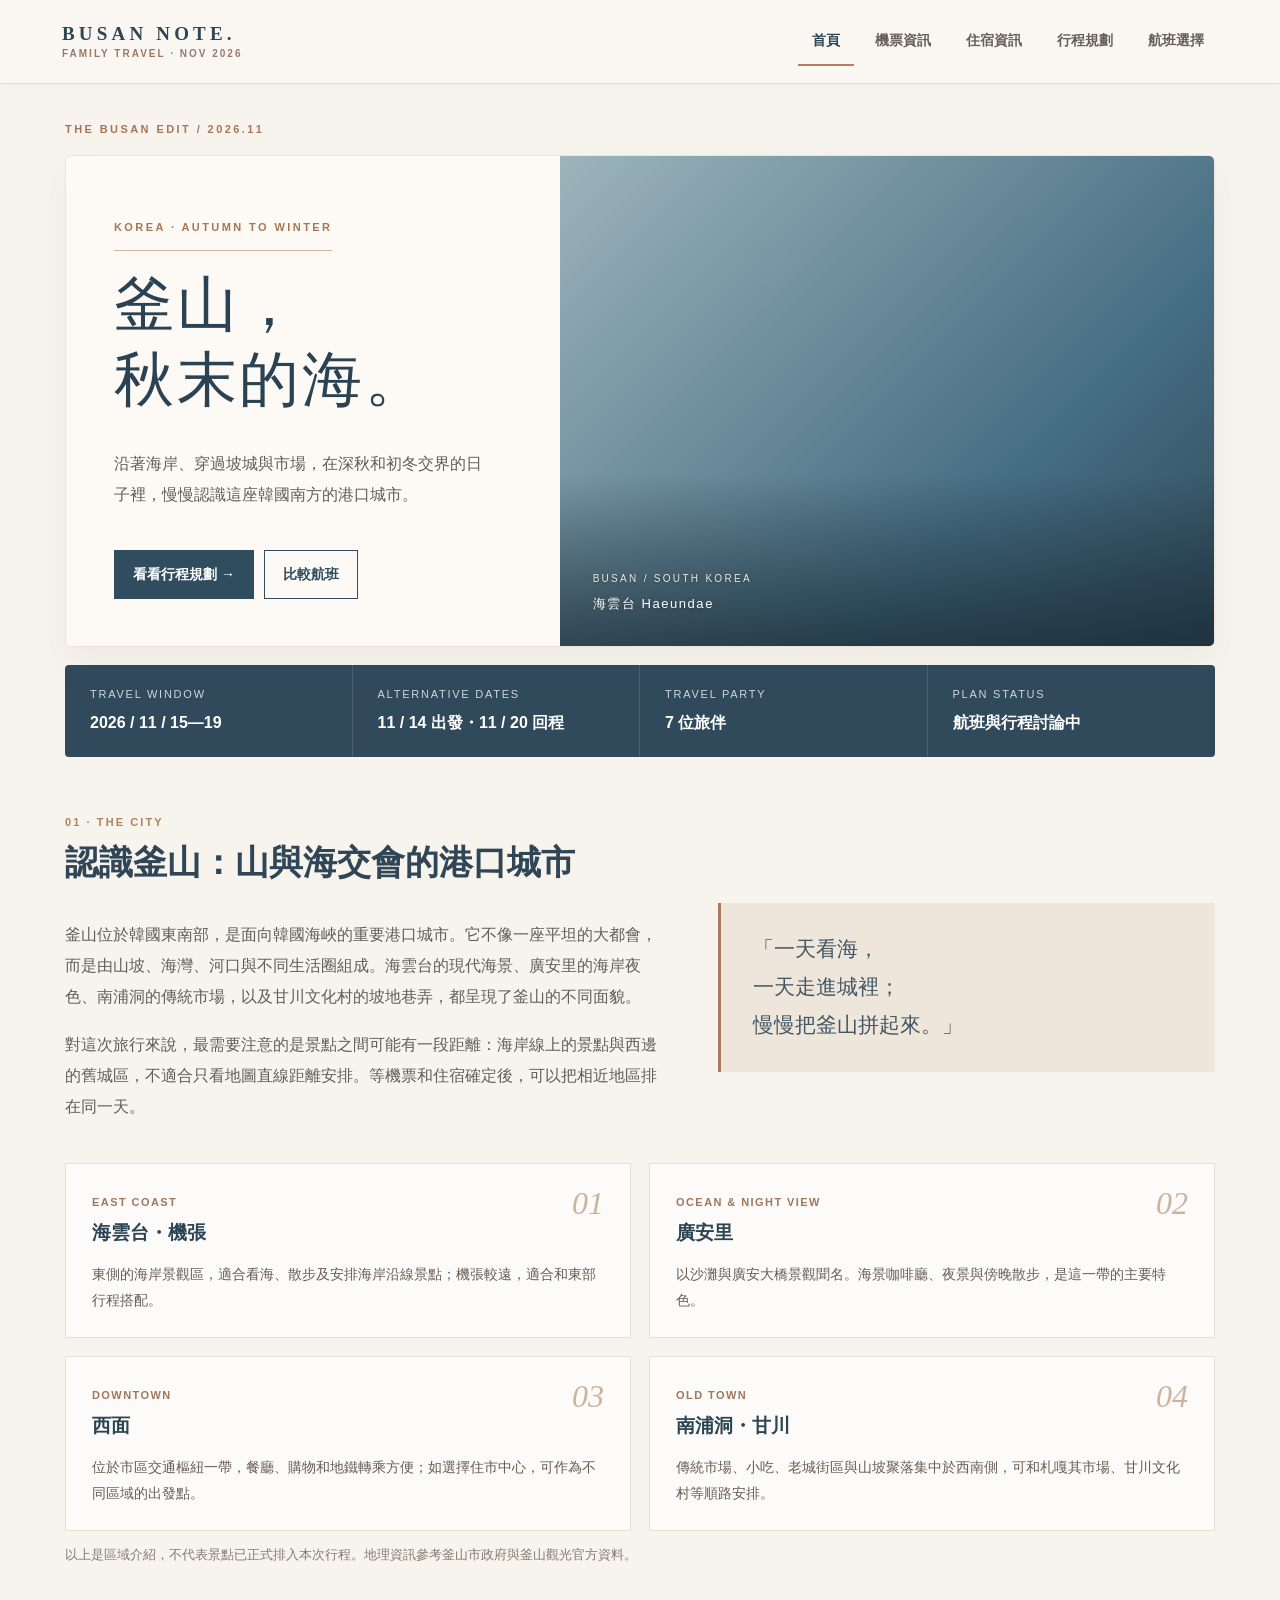
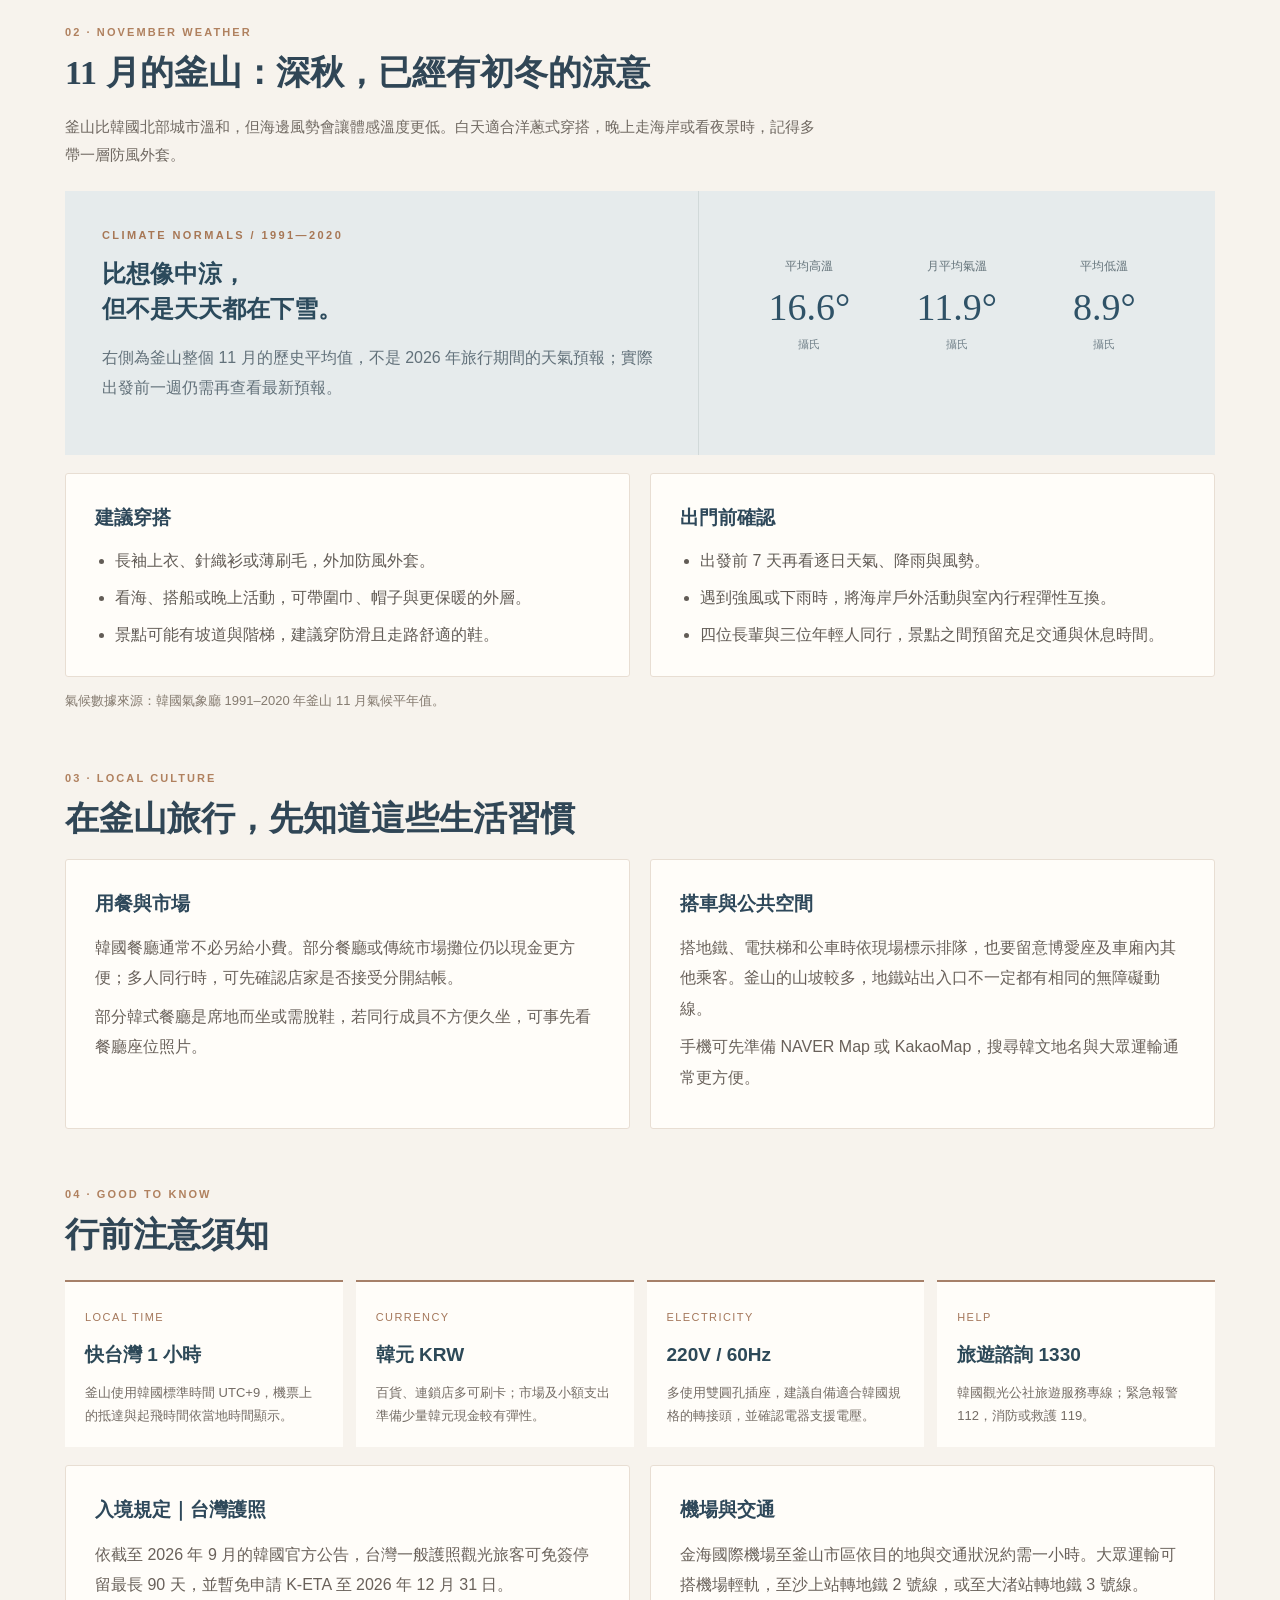
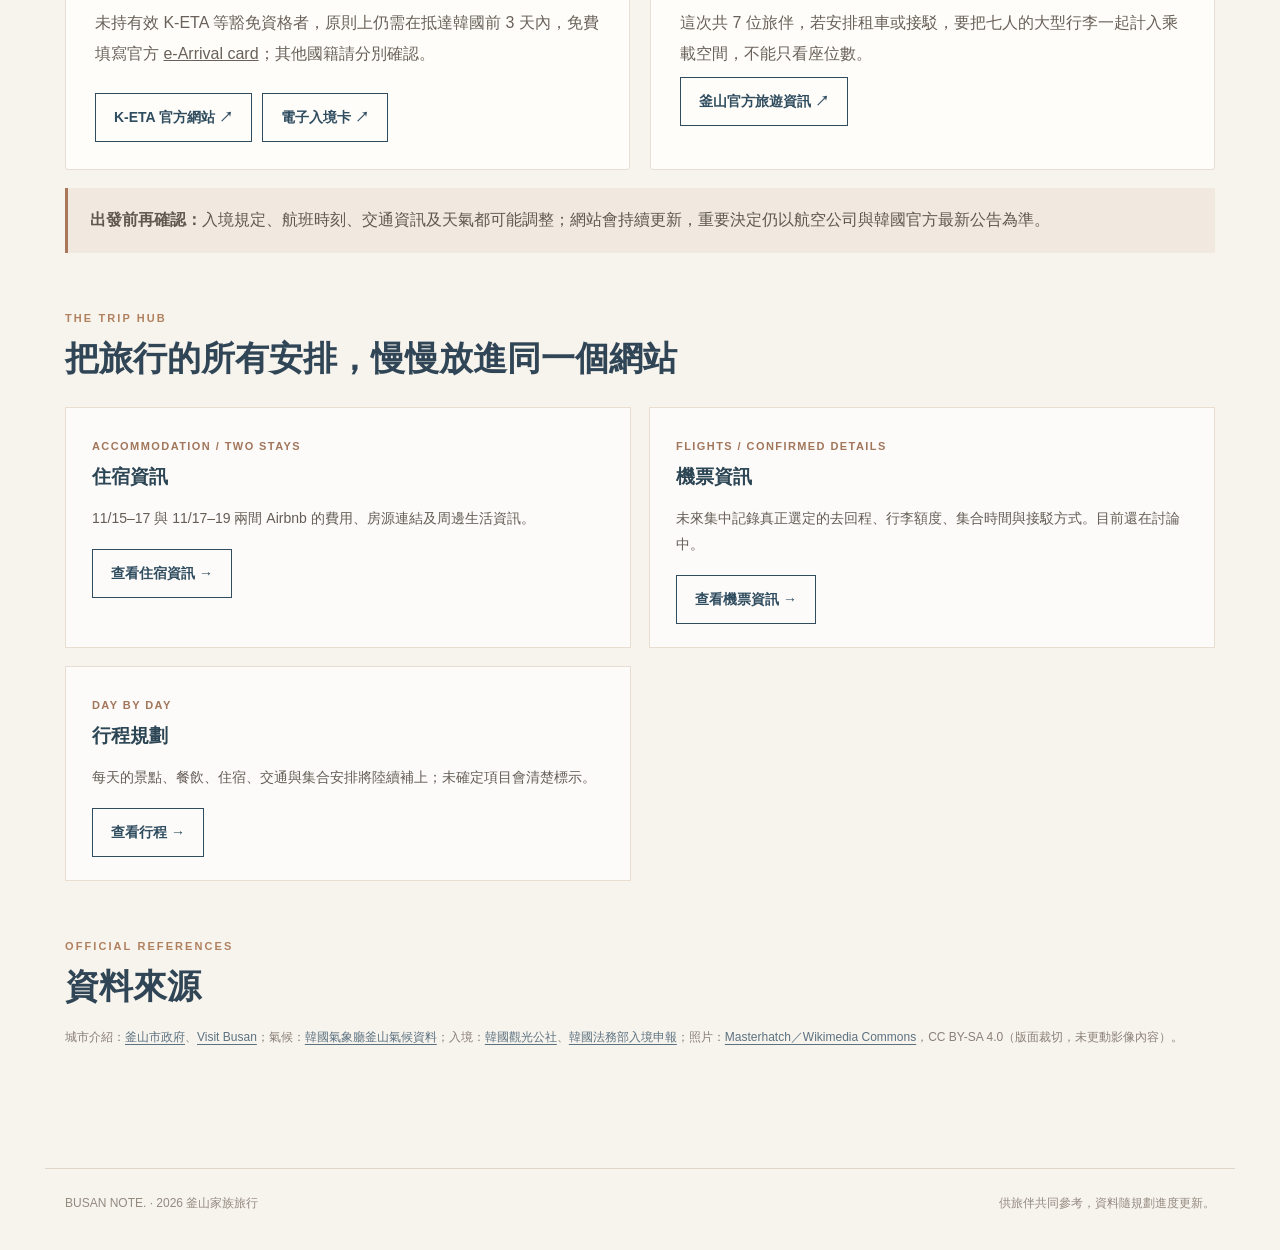
==== commit f59808bb: "Add lodging information to shared site navigation" ====
--- a/index.html
+++ b/index.html
@@ -1,4 +1,4 @@
-<!doctype html><html lang="zh-Hant"><head><meta charset="utf-8"><meta name="viewport" content="width=device-width,initial-scale=1"><meta name="description" content="釜山秋冬家族旅行首頁：城市地理、十一月氣候、文化習慣與入境注意事項"><title>首頁｜2026 釜山家族旅行</title><link rel="stylesheet" href="site.css"></head><body><header class="site-nav"><div class="site-nav-inner"><a class="site-brand" href="index.html" aria-label="釜山家族旅行首頁"><strong>BUSAN NOTE.</strong><small>FAMILY TRAVEL · NOV 2026</small></a><nav class="site-links" aria-label="網站分頁"><a href="index.html" aria-current="page">首頁</a><a href="tickets.html">機票資訊</a><a href="itinerary.html">行程規劃</a><a href="flights.html">航班選擇</a></nav></div></header>
+<!doctype html><html lang="zh-Hant"><head><meta charset="utf-8"><meta name="viewport" content="width=device-width,initial-scale=1"><meta name="description" content="釜山秋冬家族旅行首頁：城市地理、十一月氣候、文化習慣與入境注意事項"><title>首頁｜2026 釜山家族旅行</title><link rel="stylesheet" href="site.css"></head><body><header class="site-nav"><div class="site-nav-inner"><a class="site-brand" href="index.html" aria-label="釜山家族旅行首頁"><strong>BUSAN NOTE.</strong><small>FAMILY TRAVEL · NOV 2026</small></a><nav class="site-links" aria-label="網站分頁"><a href="index.html" aria-current="page">首頁</a><a href="tickets.html">機票資訊</a><a href="stays.html">住宿資訊</a><a href="itinerary.html">行程規劃</a><a href="flights.html">航班選擇</a></nav></div></header>
 <main class="site-container">
 <div class="kicker" style="margin:4px 0 15px">THE BUSAN EDIT / 2026.11</div>
 <section class="home-hero" aria-label="釜山秋末旅行封面"><div class="home-hero-copy"><div class="kicker home-eyebrow">KOREA · AUTUMN TO WINTER</div><h1 class="big-heading">釜山，<br>秋末的海。</h1><p class="site-lead">沿著海岸、穿過坡城與市場，在深秋和初冬交界的日子裡，慢慢認識這座韓國南方的港口城市。</p><div class="link-row"><a class="btn-link" href="itinerary.html">看看行程規劃 →</a><a class="btn-link outline" href="flights.html">比較航班</a></div></div><div class="home-hero-image"><img src="https://upload.wikimedia.org/wikipedia/commons/thumb/e/ef/Haeundae_District_and_Beach.jpg/1280px-Haeundae_District_and_Beach.jpg" alt="釜山海雲台海岸、城市建築與遠方大橋的風景照片" referrerpolicy="no-referrer" onerror="this.style.display='none'" fetchpriority="high"><div class="home-image-caption"><small>BUSAN / SOUTH KOREA</small>海雲台 Haeundae</div></div></section>
@@ -17,6 +17,6 @@
 <section class="article-section" id="tips"><div class="section-overline">04 · GOOD TO KNOW</div><h2 class="section-title">行前注意須知</h2><div class="facts-grid"><div class="fact"><small>LOCAL TIME</small><strong>快台灣 1 小時</strong><p>釜山使用韓國標準時間 UTC+9，機票上的抵達與起飛時間依當地時間顯示。</p></div><div class="fact"><small>CURRENCY</small><strong>韓元 KRW</strong><p>百貨、連鎖店多可刷卡；市場及小額支出準備少量韓元現金較有彈性。</p></div><div class="fact"><small>ELECTRICITY</small><strong>220V / 60Hz</strong><p>多使用雙圓孔插座，建議自備適合韓國規格的轉接頭，並確認電器支援電壓。</p></div><div class="fact"><small>HELP</small><strong>旅遊諮詢 1330</strong><p>韓國觀光公社旅遊服務專線；緊急報警 112，消防或救護 119。</p></div></div>
 <div class="two-col" style="margin-top:18px"><div class="soft-panel"><h3>入境規定｜台灣護照</h3><p>依截至 2026 年 9 月的韓國官方公告，台灣一般護照觀光旅客可免簽停留最長 90 天，並暫免申請 K-ETA 至 2026 年 12 月 31 日。</p><p>未持有效 K-ETA 等豁免資格者，原則上仍需在抵達韓國前 3 天內，免費填寫官方 <a href="https://www.e-arrivalcard.go.kr/" target="_blank" rel="noopener noreferrer">e-Arrival card</a>；其他國籍請分別確認。</p><div class="link-row"><a class="btn-link outline" href="https://www.k-eta.go.kr/" target="_blank" rel="noopener noreferrer">K-ETA 官方網站 ↗</a><a class="btn-link outline" href="https://www.e-arrivalcard.go.kr/" target="_blank" rel="noopener noreferrer">電子入境卡 ↗</a></div></div><div class="soft-panel"><h3>機場與交通</h3><p>金海國際機場至釜山市區依目的地與交通狀況約需一小時。大眾運輸可搭機場輕軌，至沙上站轉地鐵 2 號線，或至大渚站轉地鐵 3 號線。</p><p>這次共 7 位旅伴，若安排租車或接駁，要把七人的大型行李一起計入乘載空間，不能只看座位數。</p><a class="btn-link outline" href="https://www.visitbusan.net/en/" target="_blank" rel="noopener noreferrer">釜山官方旅遊資訊 ↗</a></div></div>
 <div class="notice" style="margin-top:18px"><strong>出發前再確認：</strong>入境規定、航班時刻、交通資訊及天氣都可能調整；網站會持續更新，重要決定仍以航空公司與韓國官方最新公告為準。</div></section>
-<section class="article-section" id="hub"><div class="section-overline">THE TRIP HUB</div><h2 class="section-title">把旅行的所有安排，慢慢放進同一個網站</h2><div class="region-grid"><article class="region-card"><span class="en">Flights / Confirmed Details</span><h3>機票資訊</h3><p>未來集中記錄真正選定的去回程、行李額度、集合時間與接駁方式。目前還在討論中。</p><a href="tickets.html" class="btn-link outline" style="margin-top:17px">查看機票資訊 →</a></article><article class="region-card"><span class="en">Day by Day</span><h3>行程規劃</h3><p>每天的景點、餐飲、住宿、交通與集合安排將陸續補上；未確定項目會清楚標示。</p><a href="itinerary.html" class="btn-link outline" style="margin-top:17px">查看行程 →</a></article></div></section>
+<section class="article-section" id="hub"><div class="section-overline">THE TRIP HUB</div><h2 class="section-title">把旅行的所有安排，慢慢放進同一個網站</h2><div class="region-grid"><article class="region-card"><span class="en">Accommodation / Two Stays</span><h3>住宿資訊</h3><p>11/15–17 與 11/17–19 兩間 Airbnb 的費用、房源連結及周邊生活資訊。</p><a href="stays.html" class="btn-link outline" style="margin-top:17px">查看住宿資訊 →</a></article><article class="region-card"><span class="en">Flights / Confirmed Details</span><h3>機票資訊</h3><p>未來集中記錄真正選定的去回程、行李額度、集合時間與接駁方式。目前還在討論中。</p><a href="tickets.html" class="btn-link outline" style="margin-top:17px">查看機票資訊 →</a></article><article class="region-card"><span class="en">Day by Day</span><h3>行程規劃</h3><p>每天的景點、餐飲、住宿、交通與集合安排將陸續補上；未確定項目會清楚標示。</p><a href="itinerary.html" class="btn-link outline" style="margin-top:17px">查看行程 →</a></article></div></section>
 <section class="article-section"><div class="section-overline">OFFICIAL REFERENCES</div><h2 class="section-title">資料來源</h2><p class="sources-list">城市介紹：<a href="https://www.busan.go.kr/eng/city-environment" target="_blank" rel="noopener noreferrer">釜山市政府</a>、<a href="https://www.visitbusan.net/en/" target="_blank" rel="noopener noreferrer">Visit Busan</a>；氣候：<a href="https://nmsc.kma.go.kr/resources/enhome/resources/conference/AOMSUC-13_Announcement_230726.pdf" target="_blank" rel="noopener noreferrer">韓國氣象廳釜山氣候資料</a>；入境：<a href="https://chinese.visitkorea.or.kr/svc/contents/infoHtmlView.do?vcontsId=140849" target="_blank" rel="noopener noreferrer">韓國觀光公社</a>、<a href="https://www.e-arrivalcard.go.kr/" target="_blank" rel="noopener noreferrer">韓國法務部入境申報</a>；照片：<a href="https://commons.wikimedia.org/wiki/File:Haeundae_District_and_Beach.jpg" target="_blank" rel="noopener noreferrer">Masterhatch／Wikimedia Commons</a>，CC BY-SA 4.0（版面裁切，未更動影像內容）。</p></section>
 </main><footer class="site-footer"><span>BUSAN NOTE. · 2026 釜山家族旅行</span><span>供旅伴共同參考，資料隨規劃進度更新。</span></footer></body></html>
--- a/site.css
+++ b/site.css
@@ -127,3 +127,49 @@
  .day-number{font-size:28px}
  .home-image-caption{left:20px;bottom:18px}
 }
+
+
+/* === Accommodation section only: retains existing site palette and typography === */
+.stay-summary{display:grid;grid-template-columns:repeat(4,minmax(0,1fr));gap:14px;margin:24px 0 38px}
+.stay-summary .info-cell{padding:21px 23px}
+.stay-summary .info-cell strong{display:block;margin-top:5px;font:600 27px Georgia,"Noto Serif TC",serif;color:#304d60}
+.stay-summary .info-cell small{letter-spacing:.11em}
+.stay-entry{margin:38px 0 56px}
+.stay-entry-head{display:flex;justify-content:space-between;align-items:end;gap:22px;flex-wrap:wrap;margin:0 0 18px}
+.stay-entry-head .section-title{margin:6px 0}
+.stay-entry-head .section-desc{margin:5px 0}
+.stay-price{min-width:185px;text-align:right;border-top:2px solid #ab775a;padding-top:7px}
+.stay-price small{font-size:12px;color:#a77755;letter-spacing:.08em}
+.stay-price strong{display:block;font:600 35px Georgia,"Noto Serif TC",serif;color:#2c4c60;line-height:1.2}
+.stay-price span{color:#86786a;font-size:12px}
+.stay-gallery{background:#e5e0d7;border-radius:4px;position:relative;overflow:hidden}
+.stay-gallery-view{display:flex;overflow-x:auto;scroll-snap-type:x mandatory;scrollbar-width:none;overscroll-behavior-x:contain}
+.stay-gallery-view::-webkit-scrollbar{display:none}
+.stay-gallery-item{scroll-snap-align:center;min-width:100%;margin:0;position:relative;aspect-ratio:16/7.5;background:linear-gradient(135deg,#d0d6d5,#7894a3);overflow:hidden}
+.stay-gallery-item img{display:block;width:100%;height:100%;object-fit:cover;object-position:center}
+.stay-gallery-item figcaption{position:absolute;bottom:0;left:0;right:0;color:#fff;background:linear-gradient(transparent,rgba(16,27,36,.82));padding:38px 24px 19px;font-size:13px;font-weight:650;letter-spacing:.05em}
+.stay-gallery-headnote{position:absolute;z-index:2;top:13px;left:15px;background:rgba(250,247,242,.94);border:1px solid rgba(223,213,203,.8);padding:5px 11px;color:#6f655d;font-size:12px;font-weight:700}
+.stay-gallery-controls{position:absolute;z-index:2;bottom:17px;right:18px;display:flex;align-items:center;gap:10px;color:white}
+.stay-gallery-controls button{border:1px solid rgba(255,255,255,.6);width:33px;height:33px;display:grid;place-items:center;border-radius:50%;background:rgba(20,37,50,.42);color:white;cursor:pointer;font-size:19px}
+.stay-gallery-controls button:disabled{opacity:.40;cursor:default}
+.stay-gallery-count{font-size:12px;min-width:38px;text-align:center;text-shadow:0 1px 2px #243745}
+.stay-meta{display:grid;grid-template-columns:repeat(4,minmax(0,1fr));margin:15px 0 20px;border:1px solid #e5dacc;background:#fffdf9}
+.stay-meta div{padding:14px 20px;border-right:1px solid #e5dacc}
+.stay-meta div:last-child{border-right:0}
+.stay-meta small{display:block;color:#a57b61;font-size:11px;letter-spacing:.11em;margin-bottom:2px}
+.stay-meta strong{font-size:15px;font-weight:650;color:#3a4c57}
+.stay-subtitle{margin:29px 0 14px;color:#344f5e;font-size:22px;font-weight:700}
+.stay-places{display:grid;grid-template-columns:repeat(2,minmax(0,1fr));gap:13px}
+.stay-place{background:#fffdf9;border:1px solid #e8ded3;padding:19px 21px;display:flex;flex-direction:column;gap:6px;align-items:flex-start}
+.stay-place small{letter-spacing:.11em;color:#ad7e5f;font-size:11px;font-weight:750}
+.stay-place strong{color:#2c4555;font-size:17px}
+.stay-place p{font-size:13px;color:#6a645d;line-height:1.8;margin:0}
+.stay-place a{font-size:13px;color:#375d73;text-underline-offset:3px;margin-top:auto}
+.stay-info{color:#6f6860;font-size:14px;line-height:1.85}
+.stay-info ul{padding-left:21px}
+.stay-info li+li{margin-top:8px}
+.stay-gallery-foot{font-size:12px;color:#81776e;line-height:1.8;margin:12px 0}
+.stay-pending{background:#f4ede5;border-left:3px solid #b18c70;color:#685d55;padding:16px 19px;line-height:1.85;margin:18px 0}
+.stay-gallery-view:focus-visible{outline:3px solid #ab775a;outline-offset:-3px}
+@media(max-width:900px){.stay-summary,.stay-meta{grid-template-columns:repeat(2,minmax(0,1fr))}.stay-meta div:nth-child(2){border-right:0}.stay-meta div:nth-child(-n+2){border-bottom:1px solid #e5dacc}}
+@media(max-width:620px){.stay-summary,.stay-places{grid-template-columns:1fr}.stay-entry-head{display:block}.stay-price{text-align:left;margin-top:17px}.stay-gallery-item{aspect-ratio:4/3}.stay-meta div{padding:12px 14px}.stay-gallery-item figcaption{padding:40px 15px 13px;font-size:12px}.stay-gallery-controls{right:12px;bottom:12px}.stay-gallery-headnote{font-size:11px;left:11px;top:11px}}
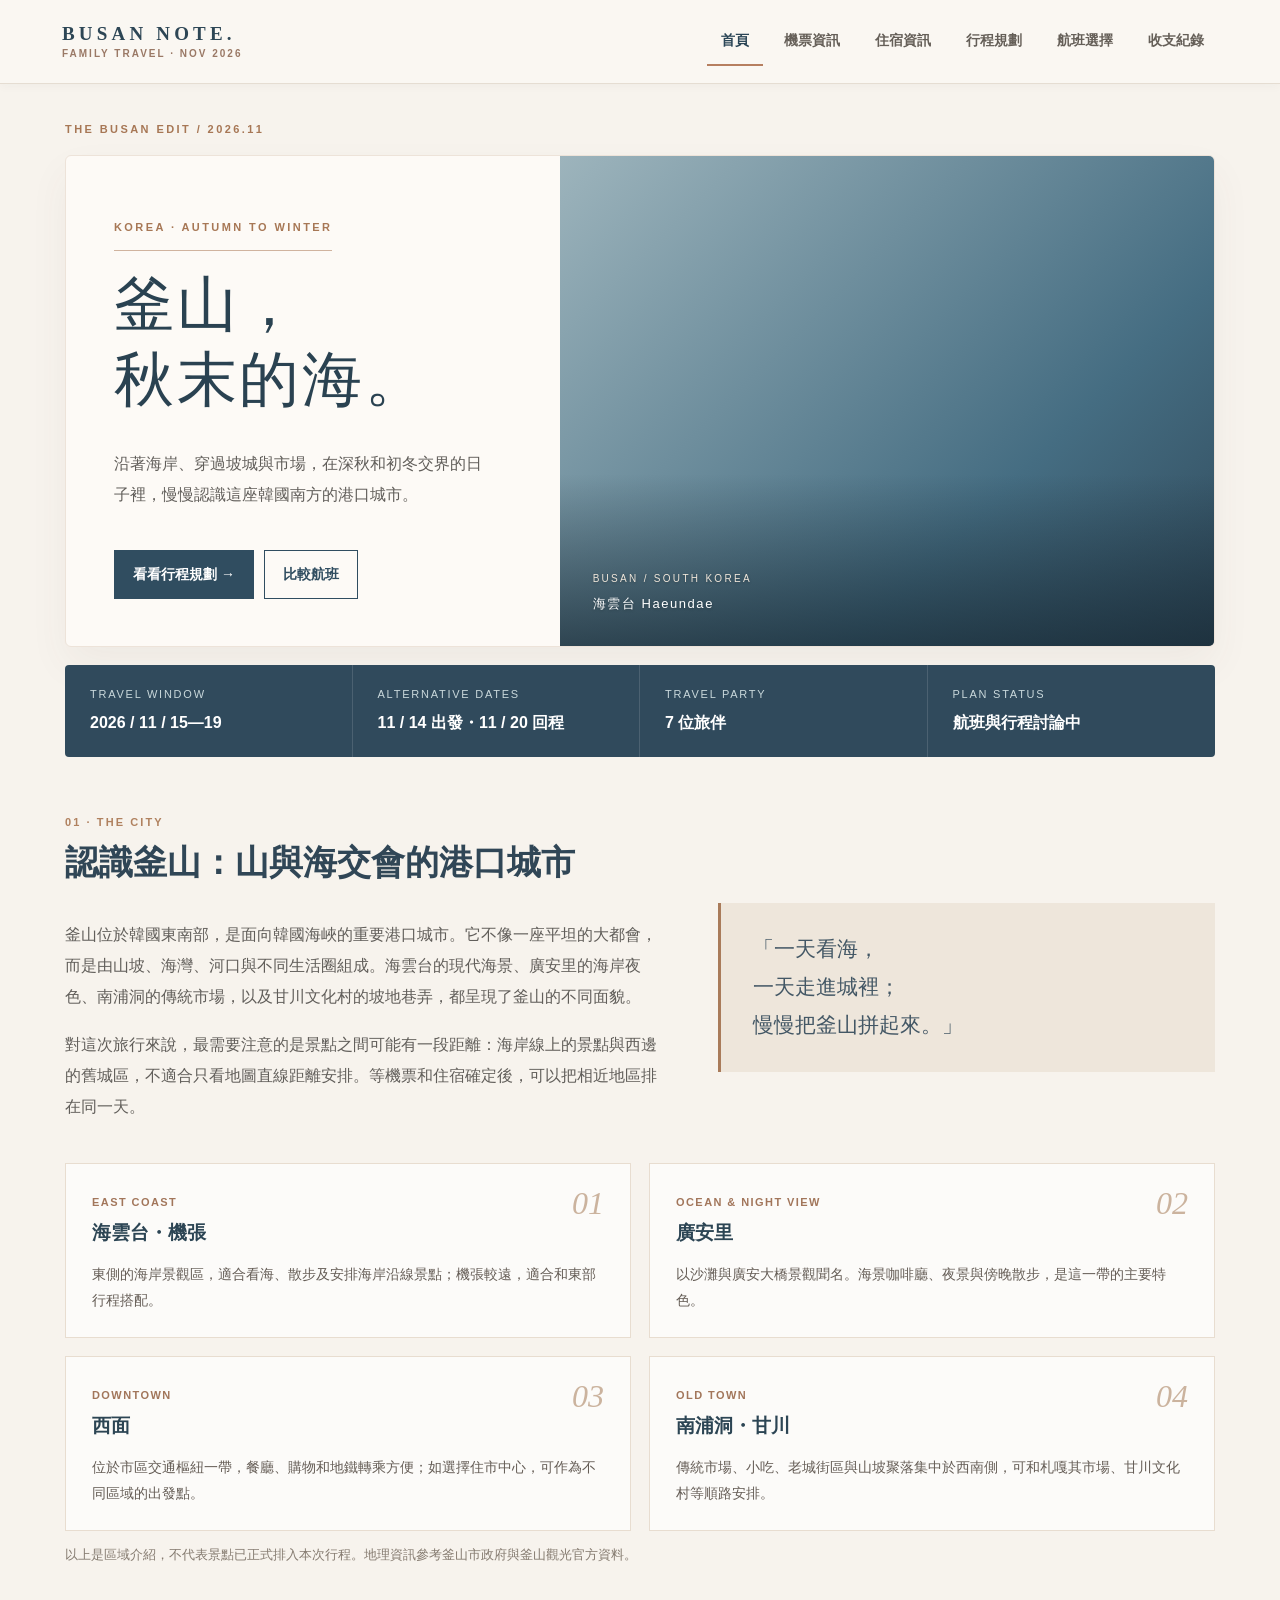
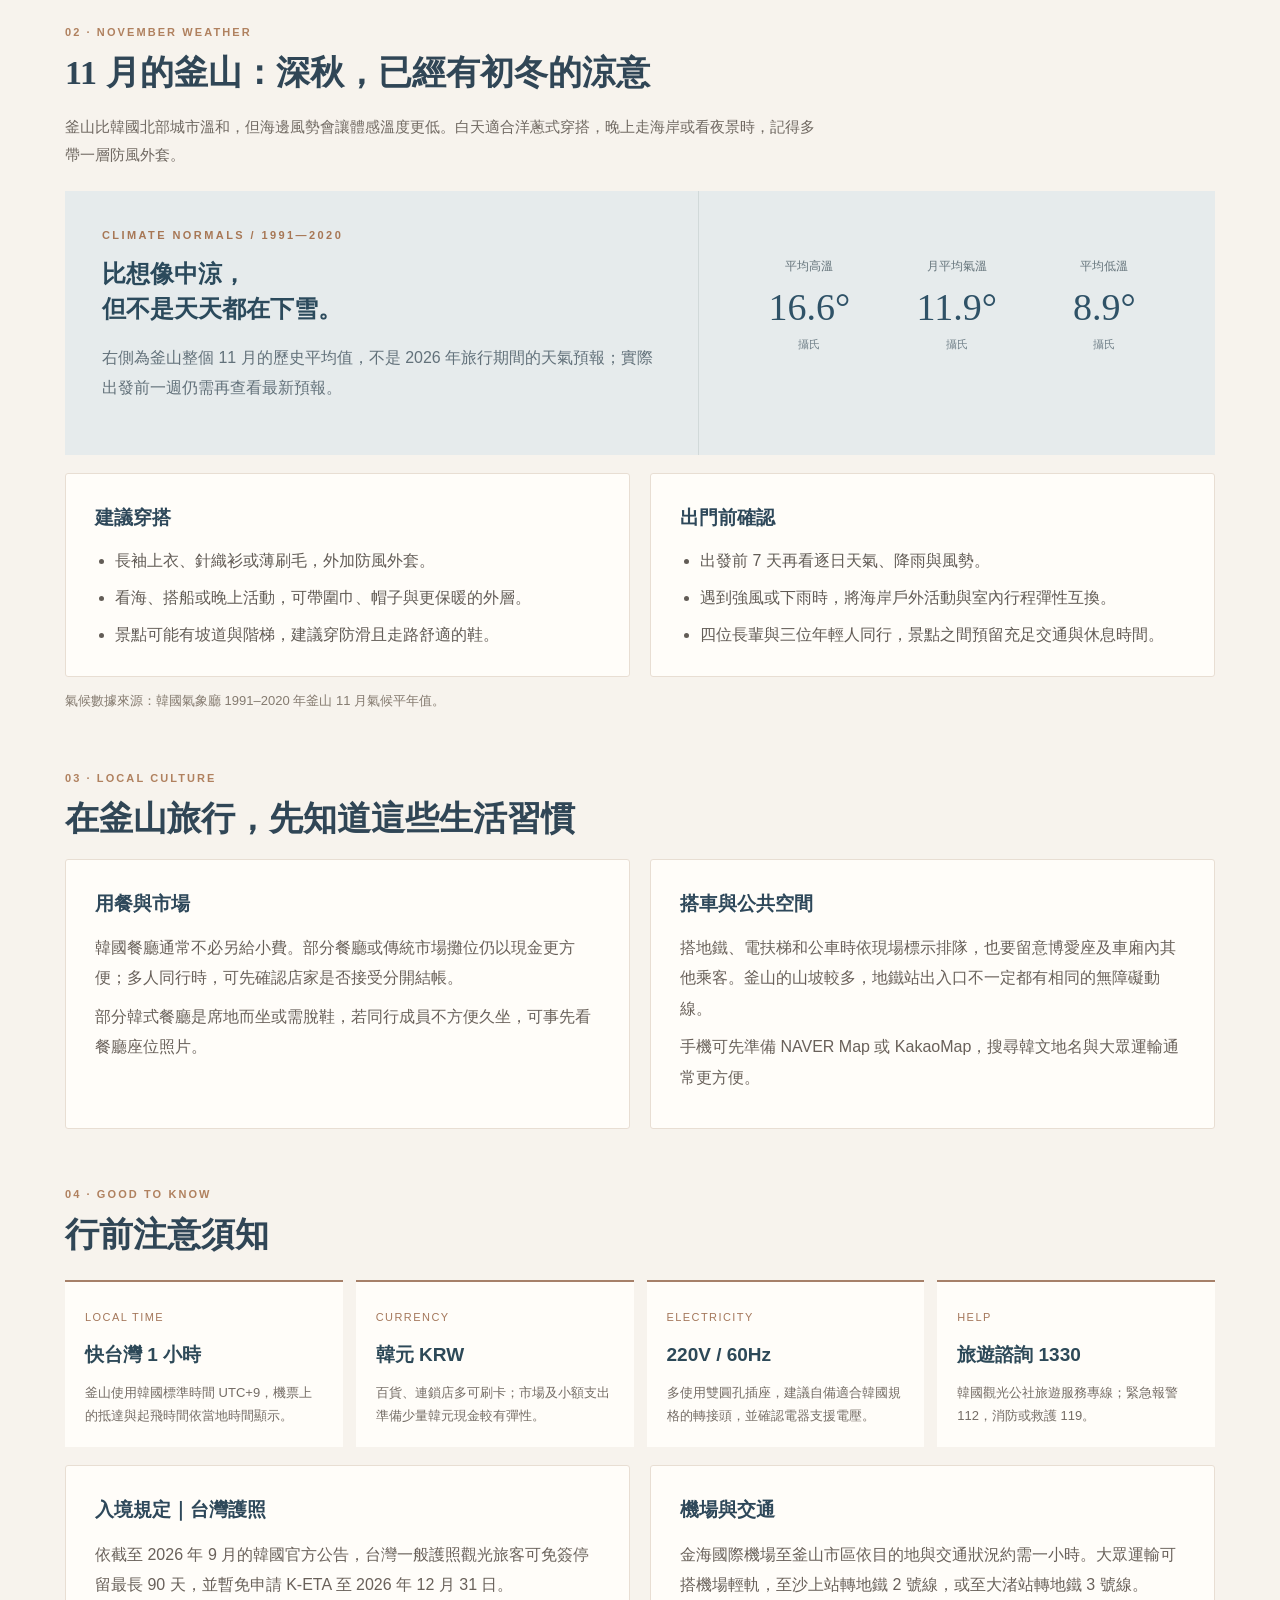
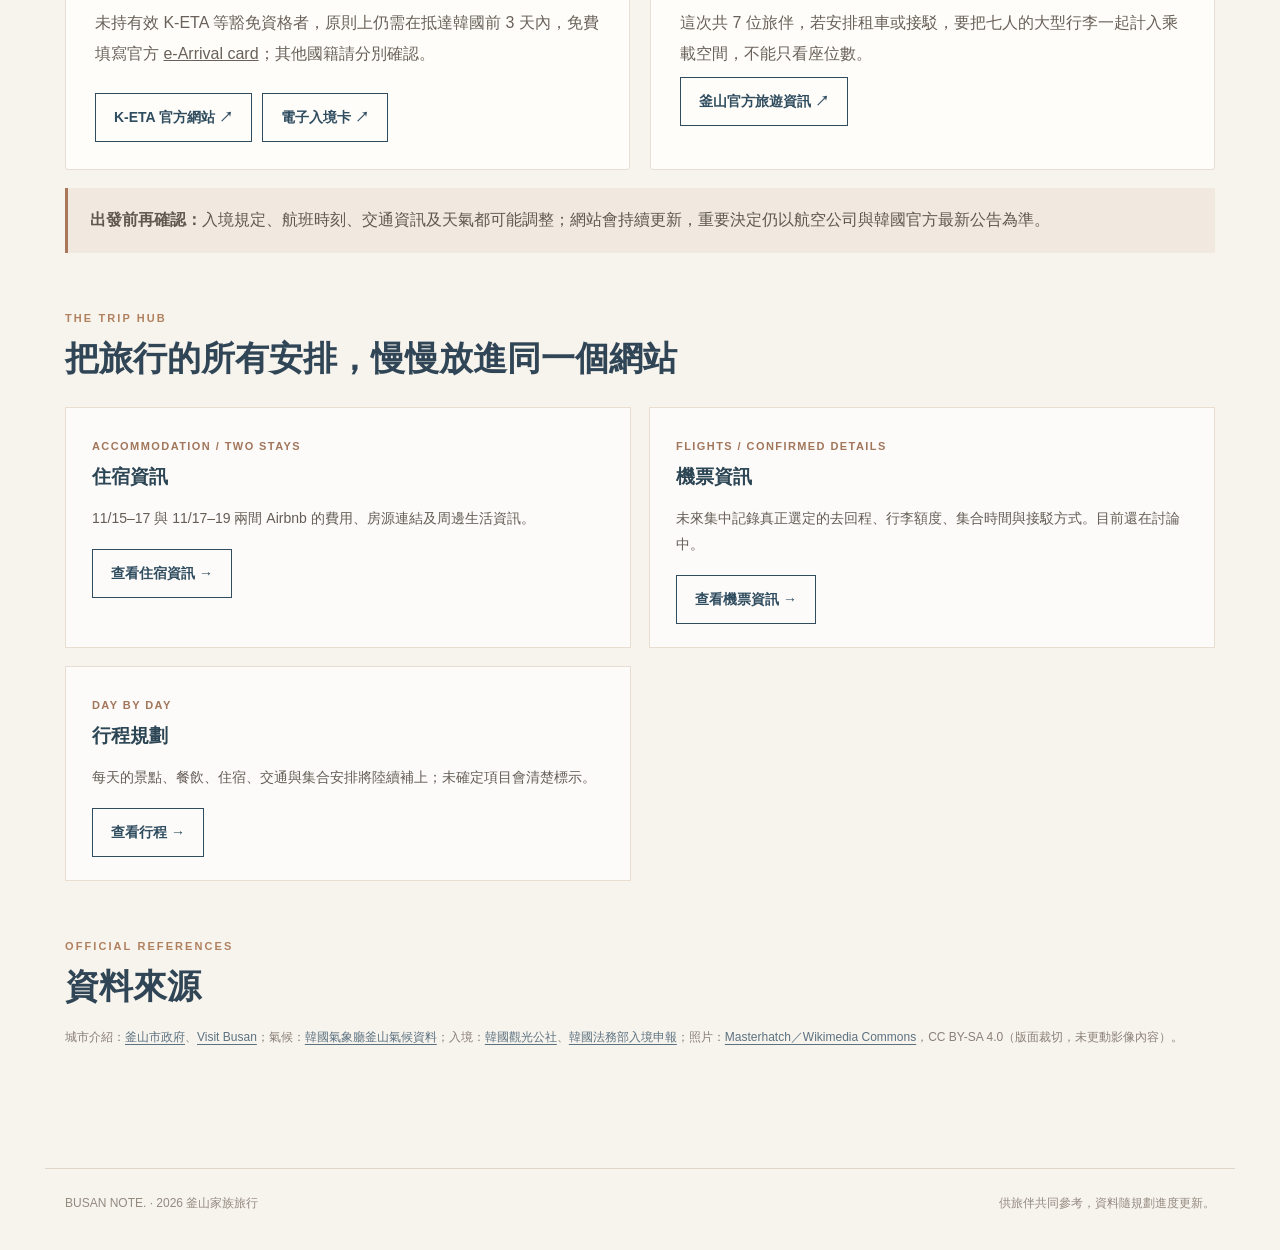
==== commit 04d5d5b9: "Launch public seven-person shared ledger with Supabase realtime, split expenses and settlements" ====
--- a/index.html
+++ b/index.html
@@ -1,4 +1,4 @@
-<!doctype html><html lang="zh-Hant"><head><meta charset="utf-8"><meta name="viewport" content="width=device-width,initial-scale=1"><meta name="description" content="釜山秋冬家族旅行首頁：城市地理、十一月氣候、文化習慣與入境注意事項"><title>首頁｜2026 釜山家族旅行</title><link rel="stylesheet" href="site.css"></head><body><header class="site-nav"><div class="site-nav-inner"><a class="site-brand" href="index.html" aria-label="釜山家族旅行首頁"><strong>BUSAN NOTE.</strong><small>FAMILY TRAVEL · NOV 2026</small></a><nav class="site-links" aria-label="網站分頁"><a href="index.html" aria-current="page">首頁</a><a href="tickets.html">機票資訊</a><a href="stays.html">住宿資訊</a><a href="itinerary.html">行程規劃</a><a href="flights.html">航班選擇</a></nav></div></header>
+<!doctype html><html lang="zh-Hant"><head><meta charset="utf-8"><meta name="viewport" content="width=device-width,initial-scale=1"><meta name="description" content="釜山秋冬家族旅行首頁：城市地理、十一月氣候、文化習慣與入境注意事項"><title>首頁｜2026 釜山家族旅行</title><link rel="stylesheet" href="site.css"></head><body><header class="site-nav"><div class="site-nav-inner"><a class="site-brand" href="index.html" aria-label="釜山家族旅行首頁"><strong>BUSAN NOTE.</strong><small>FAMILY TRAVEL · NOV 2026</small></a><nav class="site-links" aria-label="網站分頁"><a href="index.html" aria-current="page">首頁</a><a href="tickets.html">機票資訊</a><a href="stays.html">住宿資訊</a><a href="itinerary.html">行程規劃</a><a href="flights.html">航班選擇</a><a href="ledger.html">收支紀錄</a></nav></div></header>
 <main class="site-container">
 <div class="kicker" style="margin:4px 0 15px">THE BUSAN EDIT / 2026.11</div>
 <section class="home-hero" aria-label="釜山秋末旅行封面"><div class="home-hero-copy"><div class="kicker home-eyebrow">KOREA · AUTUMN TO WINTER</div><h1 class="big-heading">釜山，<br>秋末的海。</h1><p class="site-lead">沿著海岸、穿過坡城與市場，在深秋和初冬交界的日子裡，慢慢認識這座韓國南方的港口城市。</p><div class="link-row"><a class="btn-link" href="itinerary.html">看看行程規劃 →</a><a class="btn-link outline" href="flights.html">比較航班</a></div></div><div class="home-hero-image"><img src="https://upload.wikimedia.org/wikipedia/commons/thumb/e/ef/Haeundae_District_and_Beach.jpg/1280px-Haeundae_District_and_Beach.jpg" alt="釜山海雲台海岸、城市建築與遠方大橋的風景照片" referrerpolicy="no-referrer" onerror="this.style.display='none'" fetchpriority="high"><div class="home-image-caption"><small>BUSAN / SOUTH KOREA</small>海雲台 Haeundae</div></div></section>
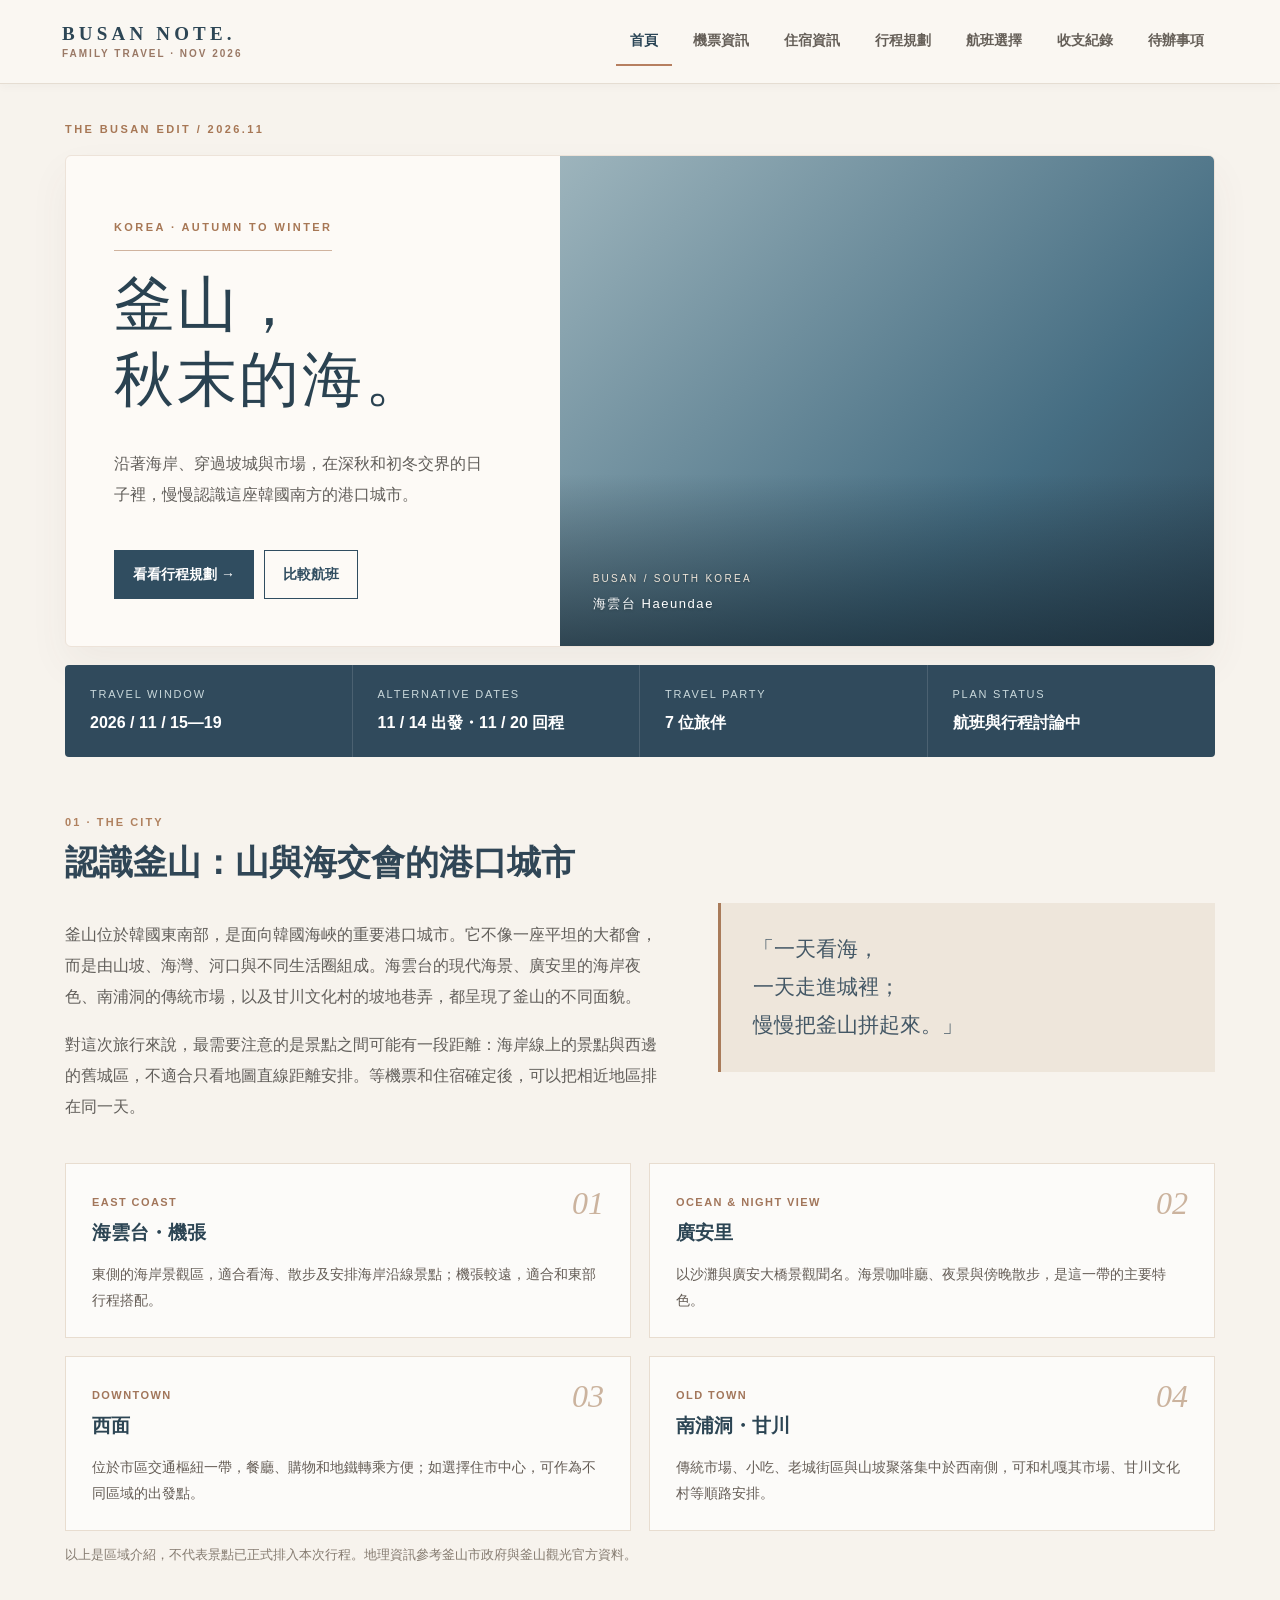
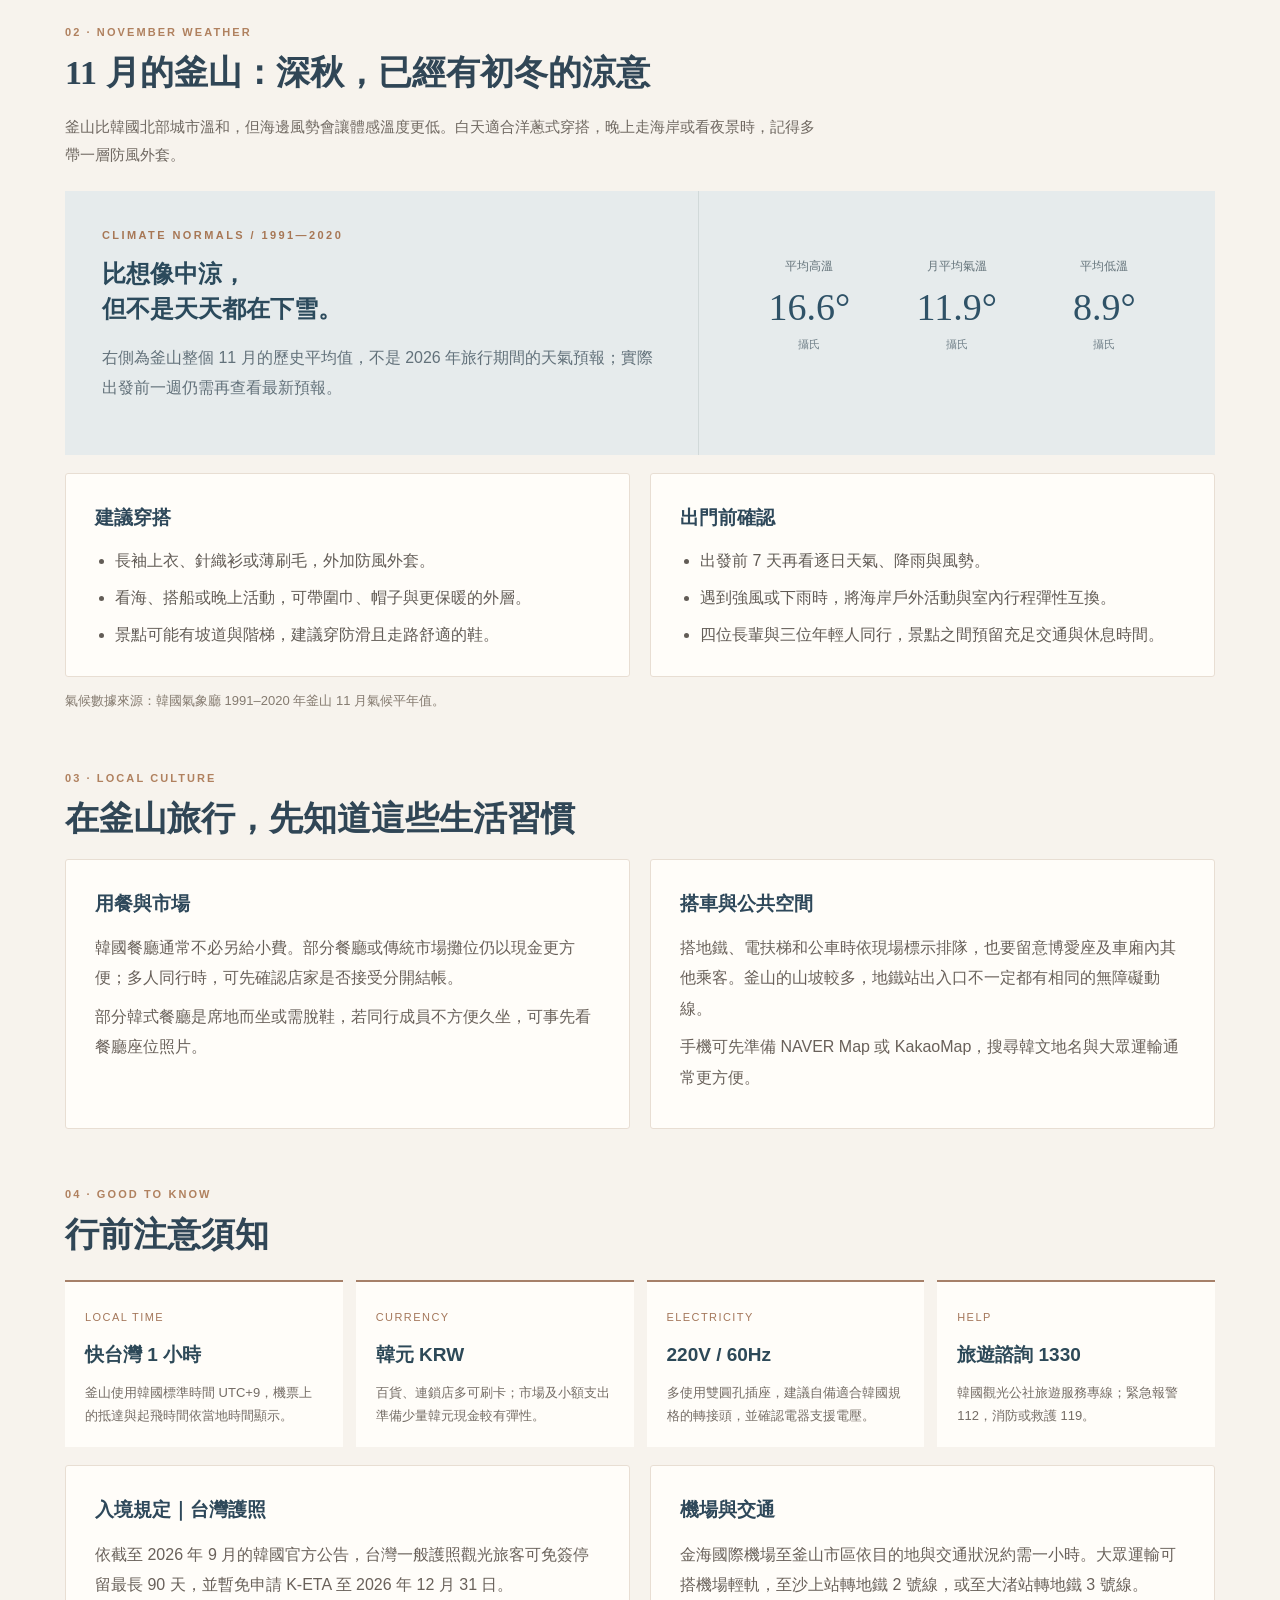
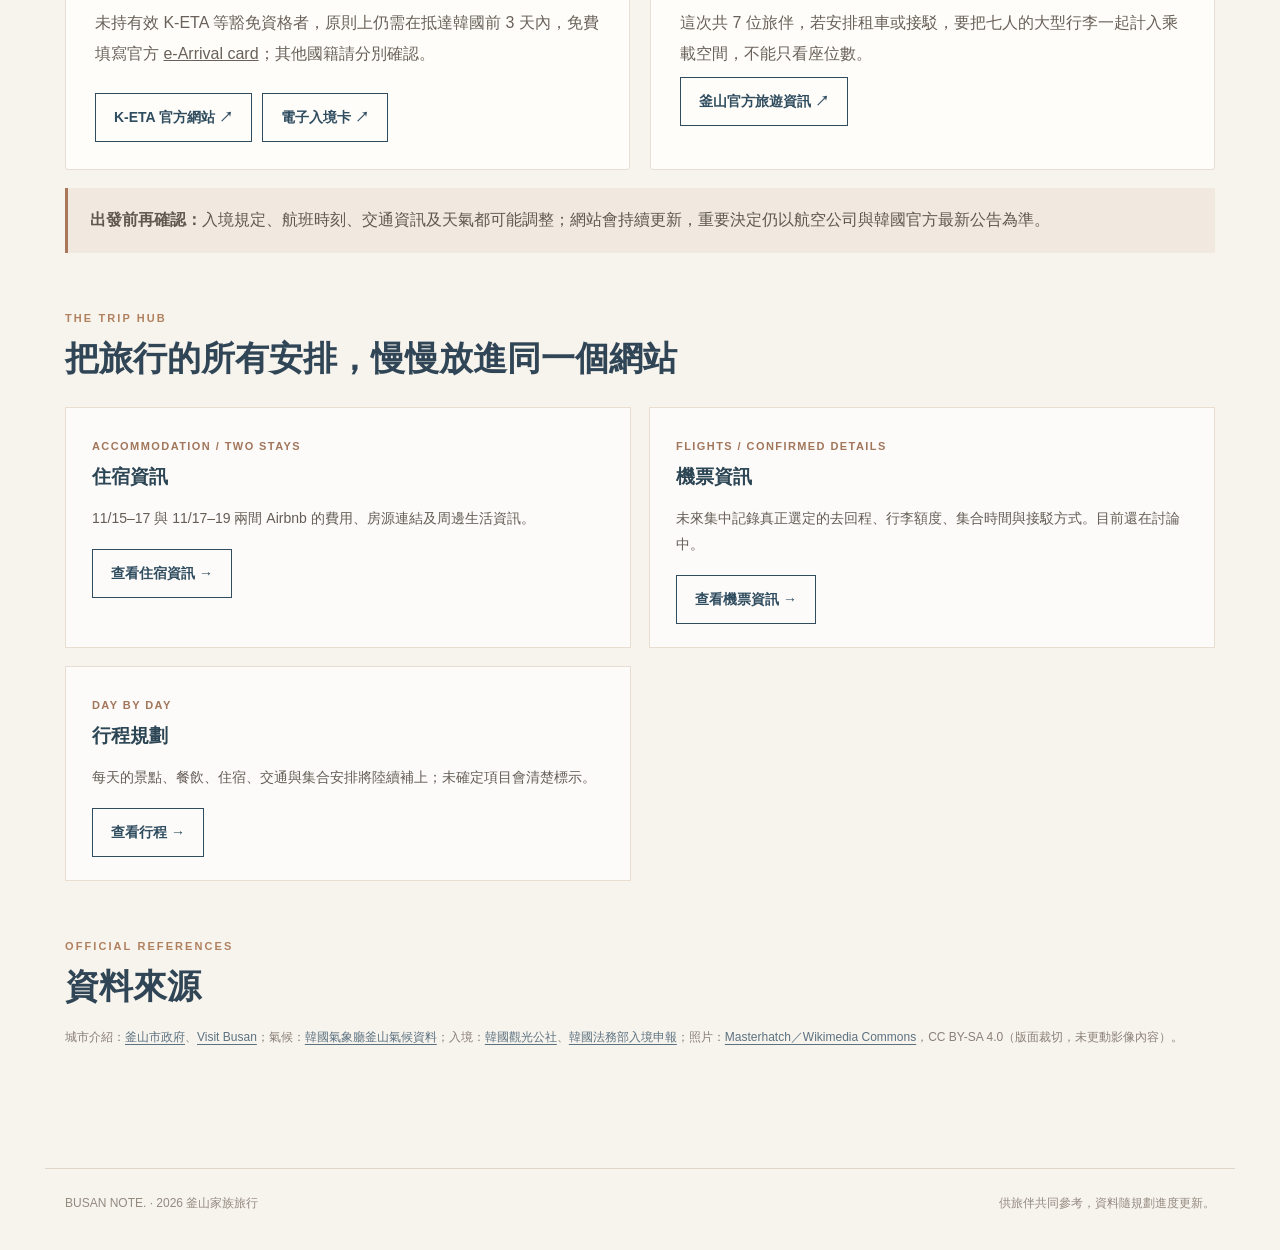
==== commit c6b74186: "Add realtime shared family to-do checklist with owners, priority and completion tracking" ====
--- a/index.html
+++ b/index.html
@@ -1,4 +1,4 @@
-<!doctype html><html lang="zh-Hant"><head><meta charset="utf-8"><meta name="viewport" content="width=device-width,initial-scale=1"><meta name="description" content="釜山秋冬家族旅行首頁：城市地理、十一月氣候、文化習慣與入境注意事項"><title>首頁｜2026 釜山家族旅行</title><link rel="stylesheet" href="site.css"></head><body><header class="site-nav"><div class="site-nav-inner"><a class="site-brand" href="index.html" aria-label="釜山家族旅行首頁"><strong>BUSAN NOTE.</strong><small>FAMILY TRAVEL · NOV 2026</small></a><nav class="site-links" aria-label="網站分頁"><a href="index.html" aria-current="page">首頁</a><a href="tickets.html">機票資訊</a><a href="stays.html">住宿資訊</a><a href="itinerary.html">行程規劃</a><a href="flights.html">航班選擇</a><a href="ledger.html">收支紀錄</a></nav></div></header>
+<!doctype html><html lang="zh-Hant"><head><meta charset="utf-8"><meta name="viewport" content="width=device-width,initial-scale=1"><meta name="description" content="釜山秋冬家族旅行首頁：城市地理、十一月氣候、文化習慣與入境注意事項"><title>首頁｜2026 釜山家族旅行</title><link rel="stylesheet" href="site.css"></head><body><header class="site-nav"><div class="site-nav-inner"><a class="site-brand" href="index.html" aria-label="釜山家族旅行首頁"><strong>BUSAN NOTE.</strong><small>FAMILY TRAVEL · NOV 2026</small></a><nav class="site-links" aria-label="網站分頁"><a href="index.html" aria-current="page">首頁</a><a href="tickets.html">機票資訊</a><a href="stays.html">住宿資訊</a><a href="itinerary.html">行程規劃</a><a href="flights.html">航班選擇</a><a href="ledger.html">收支紀錄</a><a href="todo.html">待辦事項</a></nav></div></header>
 <main class="site-container">
 <div class="kicker" style="margin:4px 0 15px">THE BUSAN EDIT / 2026.11</div>
 <section class="home-hero" aria-label="釜山秋末旅行封面"><div class="home-hero-copy"><div class="kicker home-eyebrow">KOREA · AUTUMN TO WINTER</div><h1 class="big-heading">釜山，<br>秋末的海。</h1><p class="site-lead">沿著海岸、穿過坡城與市場，在深秋和初冬交界的日子裡，慢慢認識這座韓國南方的港口城市。</p><div class="link-row"><a class="btn-link" href="itinerary.html">看看行程規劃 →</a><a class="btn-link outline" href="flights.html">比較航班</a></div></div><div class="home-hero-image"><img src="https://upload.wikimedia.org/wikipedia/commons/thumb/e/ef/Haeundae_District_and_Beach.jpg/1280px-Haeundae_District_and_Beach.jpg" alt="釜山海雲台海岸、城市建築與遠方大橋的風景照片" referrerpolicy="no-referrer" onerror="this.style.display='none'" fetchpriority="high"><div class="home-image-caption"><small>BUSAN / SOUTH KOREA</small>海雲台 Haeundae</div></div></section>
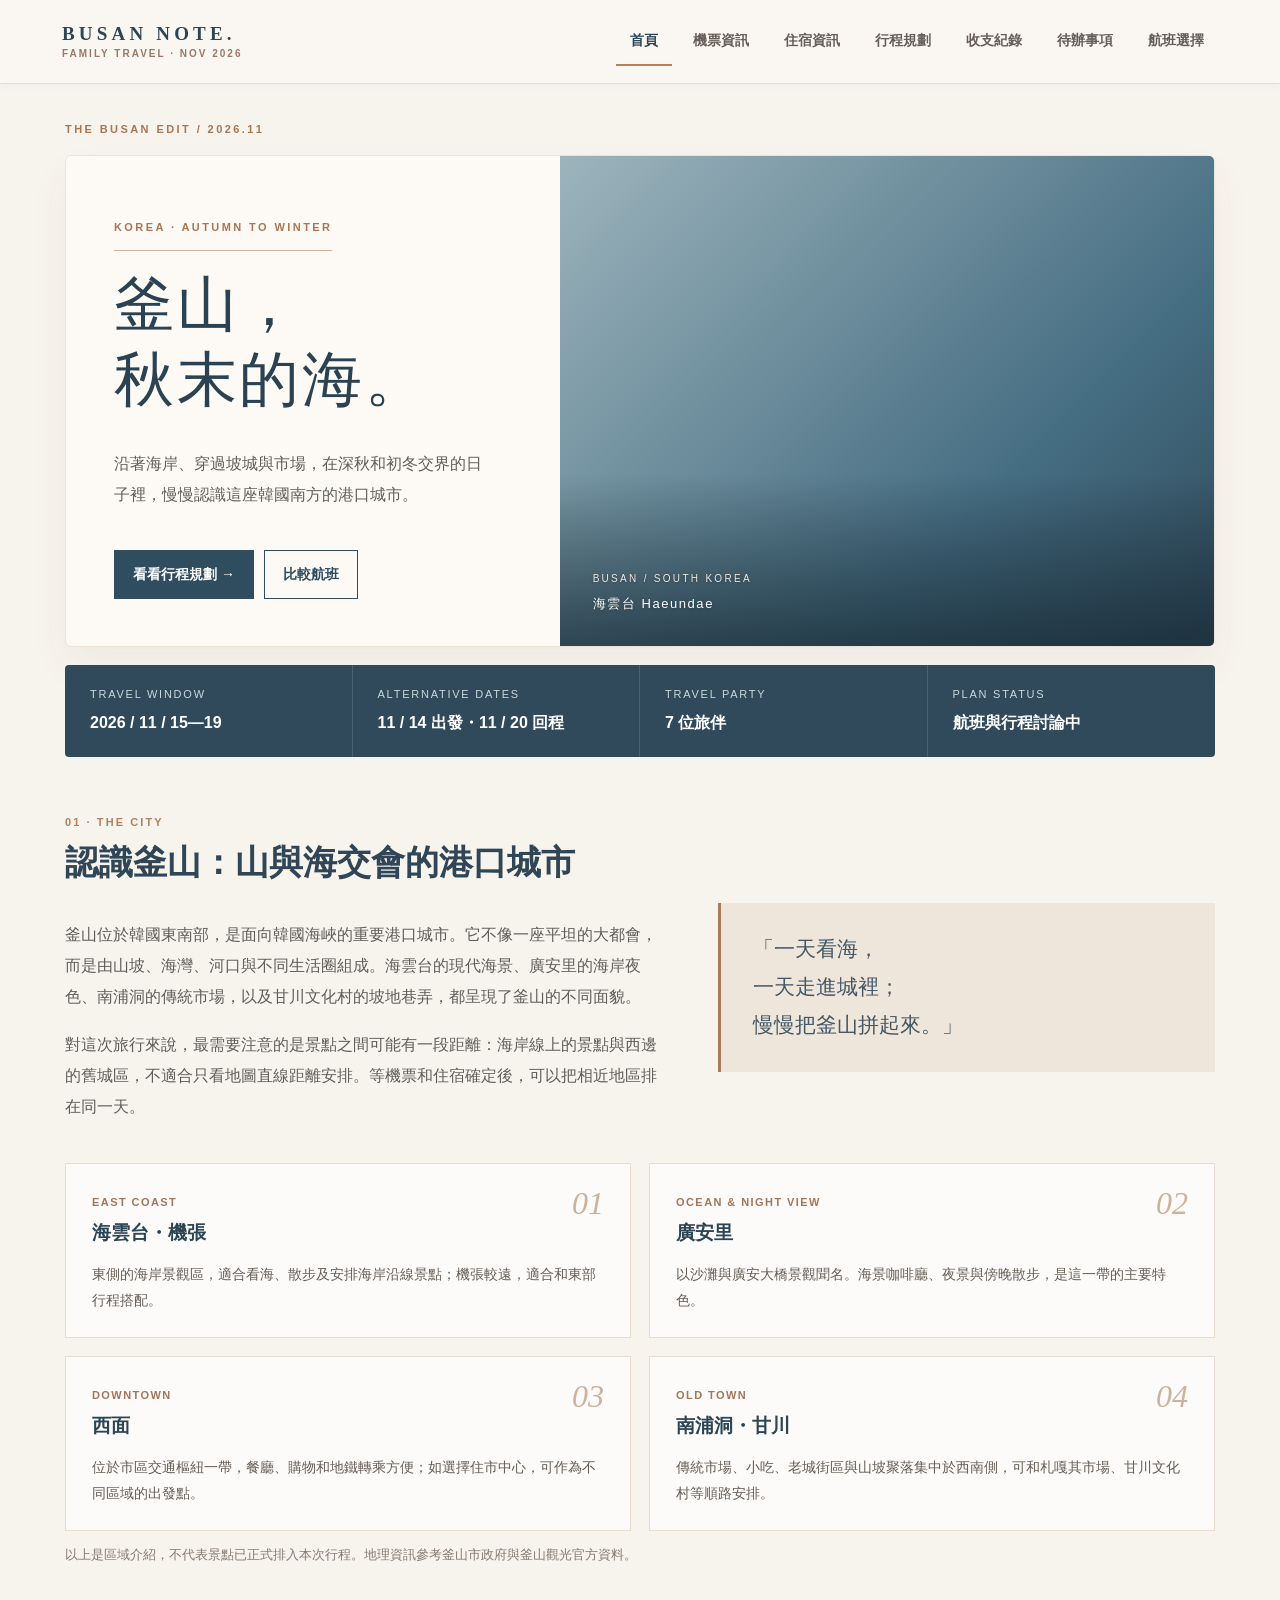
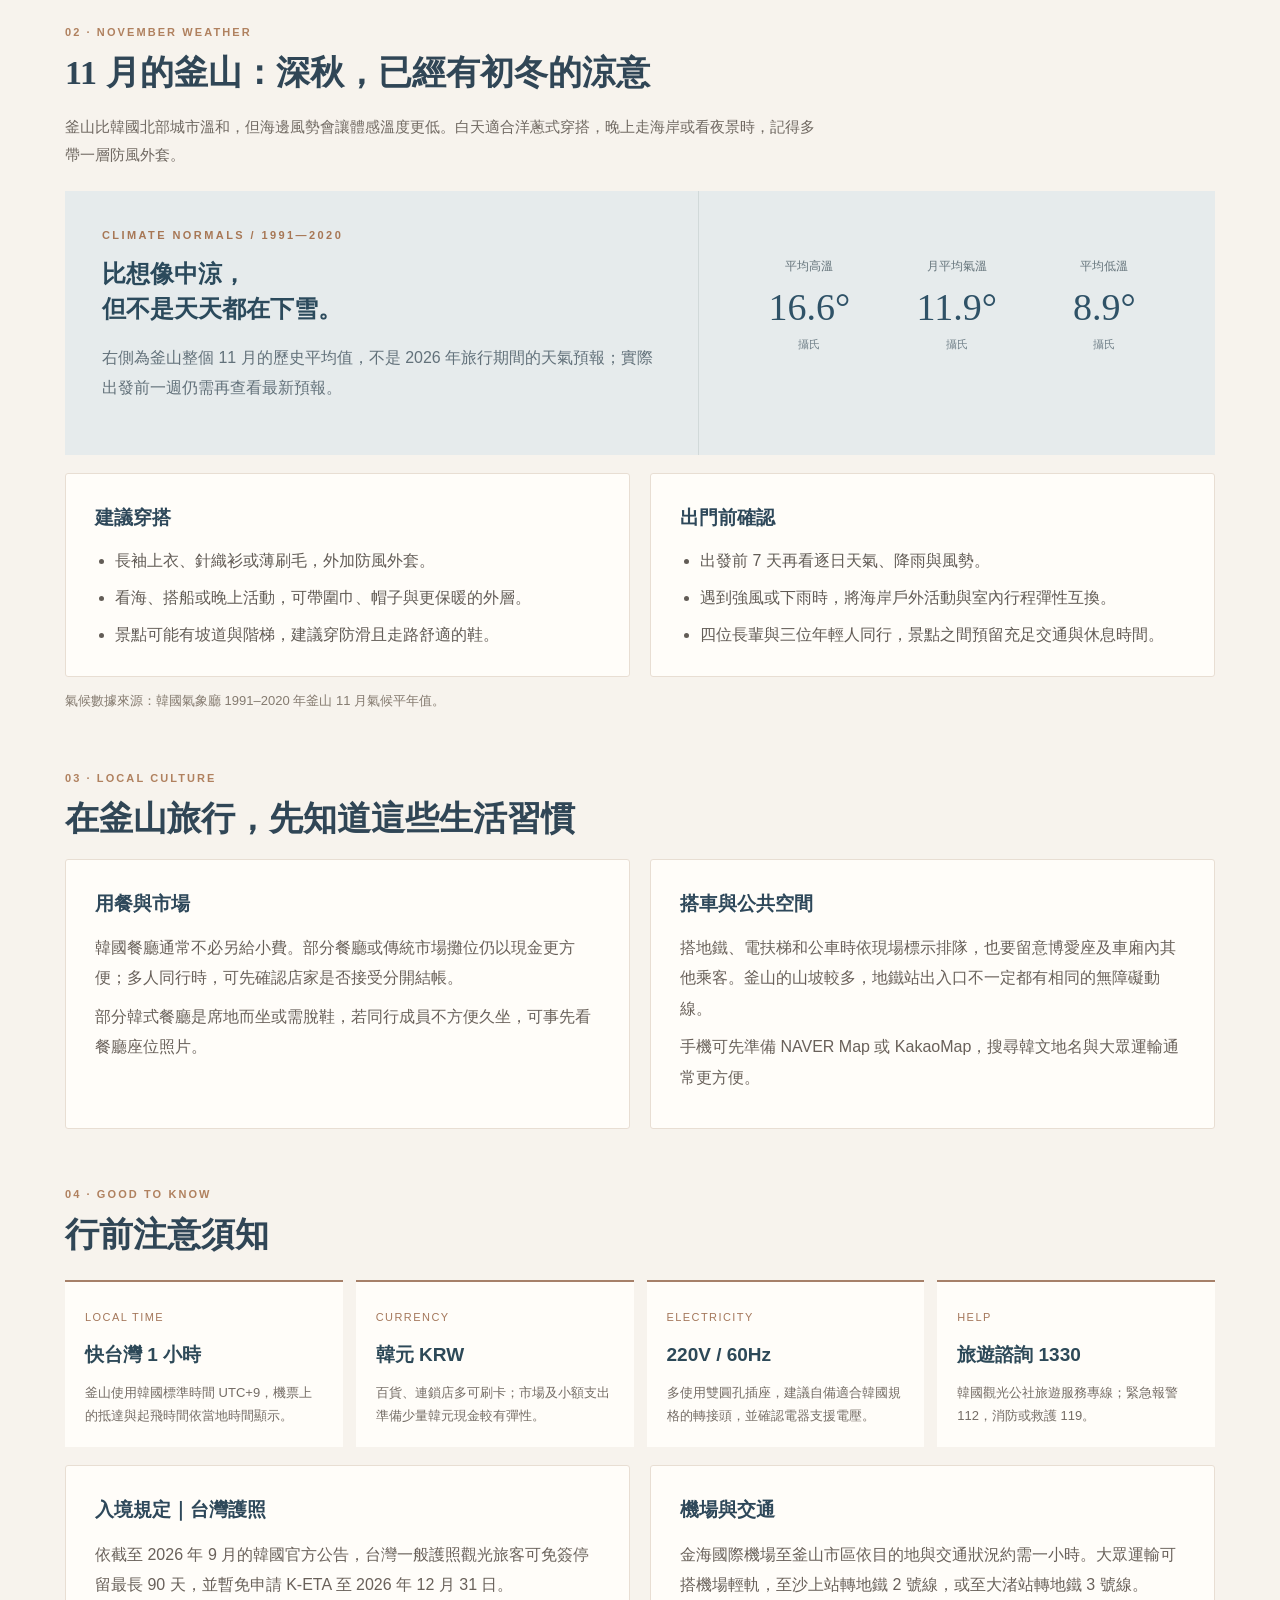
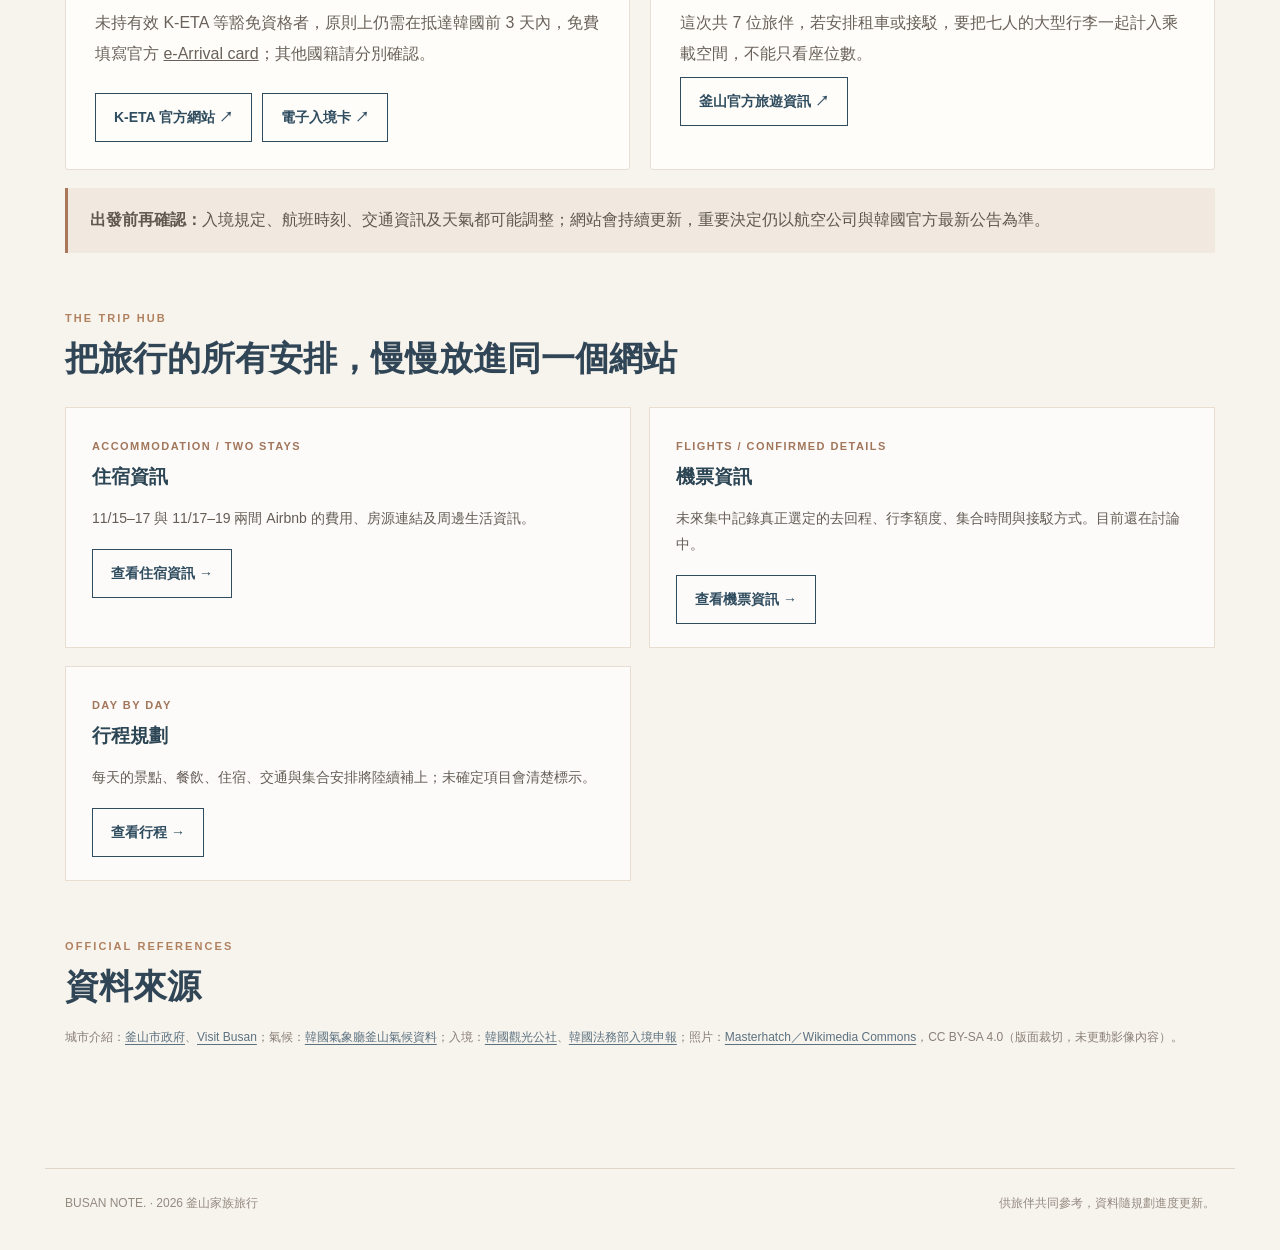
==== commit be8102f3: "Unify flight comparison with BUSAN NOTE visual system and keep flight menu last" ====
--- a/index.html
+++ b/index.html
@@ -1,4 +1,4 @@
-<!doctype html><html lang="zh-Hant"><head><meta charset="utf-8"><meta name="viewport" content="width=device-width,initial-scale=1"><meta name="description" content="釜山秋冬家族旅行首頁：城市地理、十一月氣候、文化習慣與入境注意事項"><title>首頁｜2026 釜山家族旅行</title><link rel="stylesheet" href="site.css"></head><body><header class="site-nav"><div class="site-nav-inner"><a class="site-brand" href="index.html" aria-label="釜山家族旅行首頁"><strong>BUSAN NOTE.</strong><small>FAMILY TRAVEL · NOV 2026</small></a><nav class="site-links" aria-label="網站分頁"><a href="index.html" aria-current="page">首頁</a><a href="tickets.html">機票資訊</a><a href="stays.html">住宿資訊</a><a href="itinerary.html">行程規劃</a><a href="flights.html">航班選擇</a><a href="ledger.html">收支紀錄</a><a href="todo.html">待辦事項</a></nav></div></header>
+<!doctype html><html lang="zh-Hant"><head><meta charset="utf-8"><meta name="viewport" content="width=device-width,initial-scale=1"><meta name="description" content="釜山秋冬家族旅行首頁：城市地理、十一月氣候、文化習慣與入境注意事項"><title>首頁｜2026 釜山家族旅行</title><link rel="stylesheet" href="site.css"></head><body><header class="site-nav"><div class="site-nav-inner"><a class="site-brand" href="index.html" aria-label="釜山家族旅行首頁"><strong>BUSAN NOTE.</strong><small>FAMILY TRAVEL · NOV 2026</small></a><nav class="site-links" aria-label="網站分頁"><a href="index.html" aria-current="page">首頁</a><a href="tickets.html">機票資訊</a><a href="stays.html">住宿資訊</a><a href="itinerary.html">行程規劃</a><a href="ledger.html">收支紀錄</a><a href="todo.html">待辦事項</a><a href="flights.html">航班選擇</a></nav></div></header>
 <main class="site-container">
 <div class="kicker" style="margin:4px 0 15px">THE BUSAN EDIT / 2026.11</div>
 <section class="home-hero" aria-label="釜山秋末旅行封面"><div class="home-hero-copy"><div class="kicker home-eyebrow">KOREA · AUTUMN TO WINTER</div><h1 class="big-heading">釜山，<br>秋末的海。</h1><p class="site-lead">沿著海岸、穿過坡城與市場，在深秋和初冬交界的日子裡，慢慢認識這座韓國南方的港口城市。</p><div class="link-row"><a class="btn-link" href="itinerary.html">看看行程規劃 →</a><a class="btn-link outline" href="flights.html">比較航班</a></div></div><div class="home-hero-image"><img src="https://upload.wikimedia.org/wikipedia/commons/thumb/e/ef/Haeundae_District_and_Beach.jpg/1280px-Haeundae_District_and_Beach.jpg" alt="釜山海雲台海岸、城市建築與遠方大橋的風景照片" referrerpolicy="no-referrer" onerror="this.style.display='none'" fetchpriority="high"><div class="home-image-caption"><small>BUSAN / SOUTH KOREA</small>海雲台 Haeundae</div></div></section>
--- a/site.css
+++ b/site.css
@@ -173,3 +173,7 @@
 .stay-gallery-view:focus-visible{outline:3px solid #ab775a;outline-offset:-3px}
 @media(max-width:900px){.stay-summary,.stay-meta{grid-template-columns:repeat(2,minmax(0,1fr))}.stay-meta div:nth-child(2){border-right:0}.stay-meta div:nth-child(-n+2){border-bottom:1px solid #e5dacc}}
 @media(max-width:620px){.stay-summary,.stay-places{grid-template-columns:1fr}.stay-entry-head{display:block}.stay-price{text-align:left;margin-top:17px}.stay-gallery-item{aspect-ratio:4/3}.stay-meta div{padding:12px 14px}.stay-gallery-item figcaption{padding:40px 15px 13px;font-size:12px}.stay-gallery-controls{right:12px;bottom:12px}.stay-gallery-headnote{font-size:11px;left:11px;top:11px}}
+
+/* Navigation contract: keep the historical flight-comparison link at the end,
+   even when later pages are appended to an existing menu. */
+.site-links>a[href="flights.html"]{order:999}
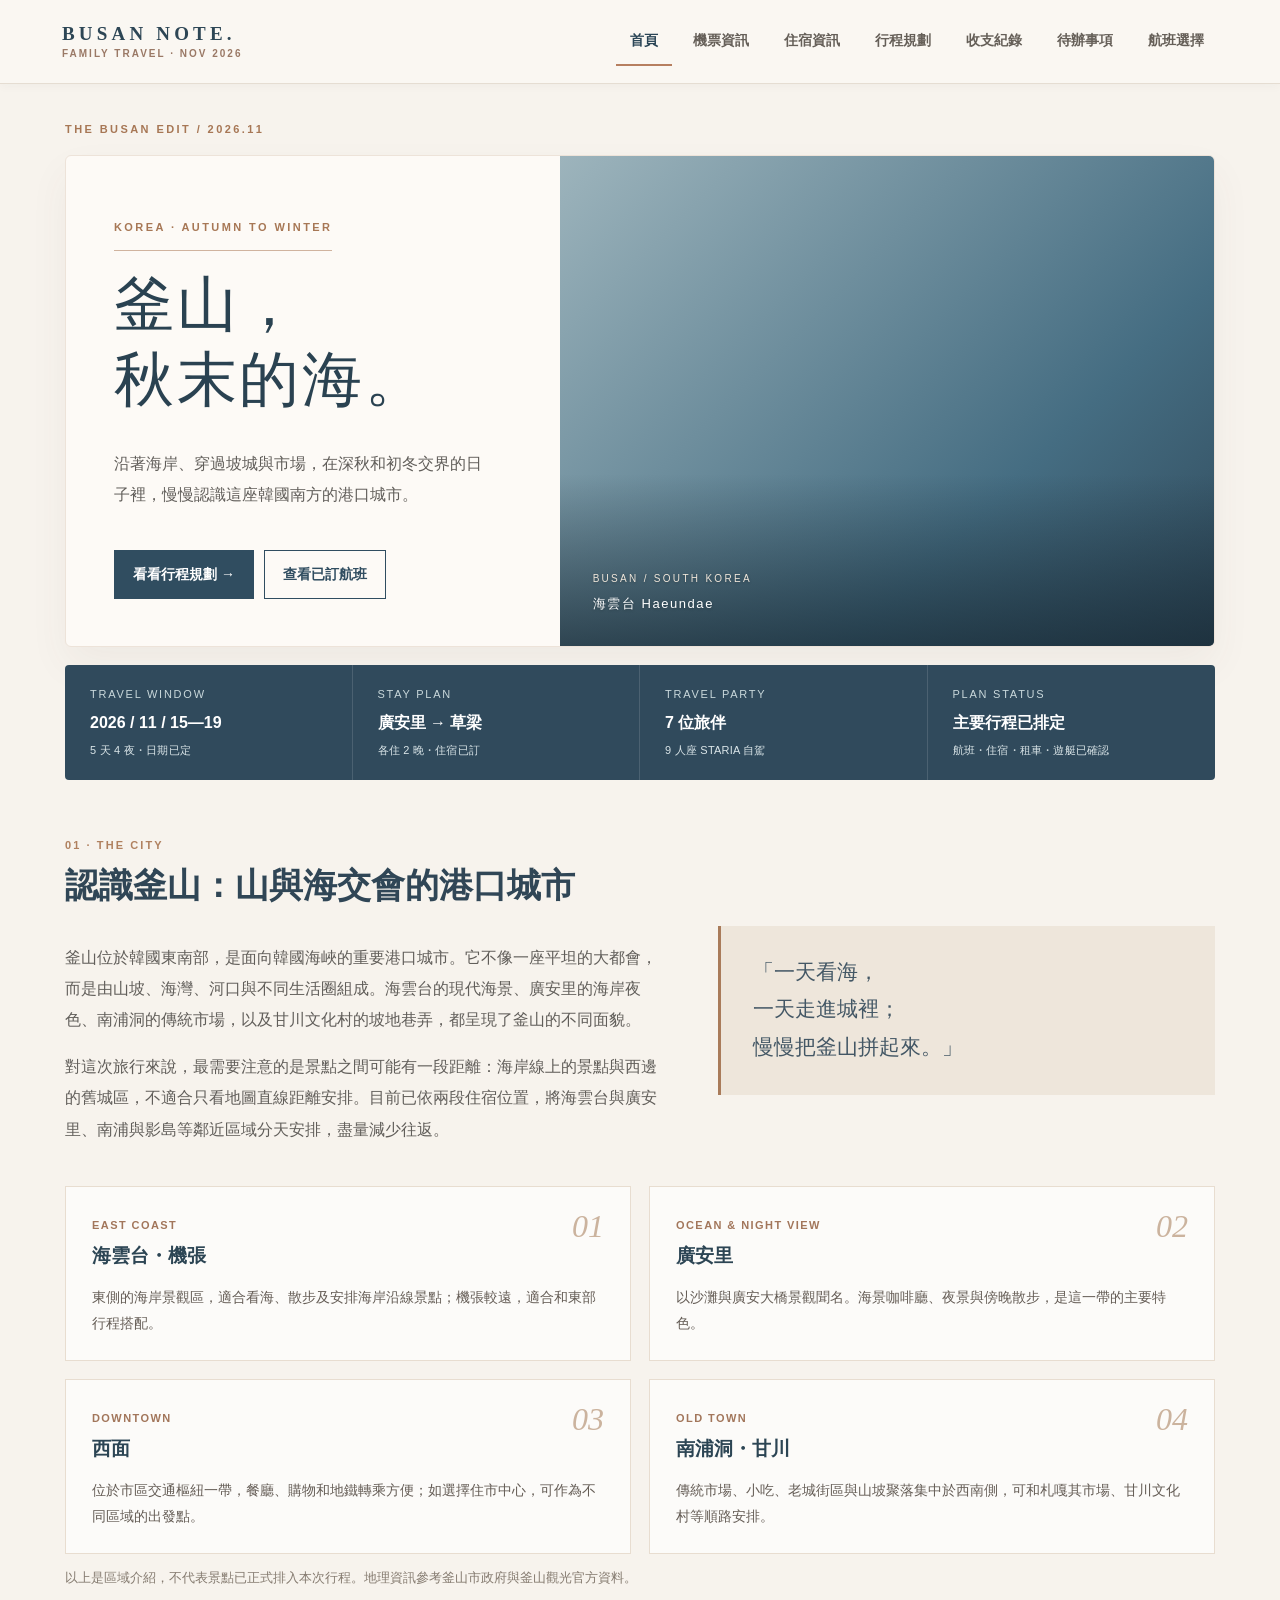
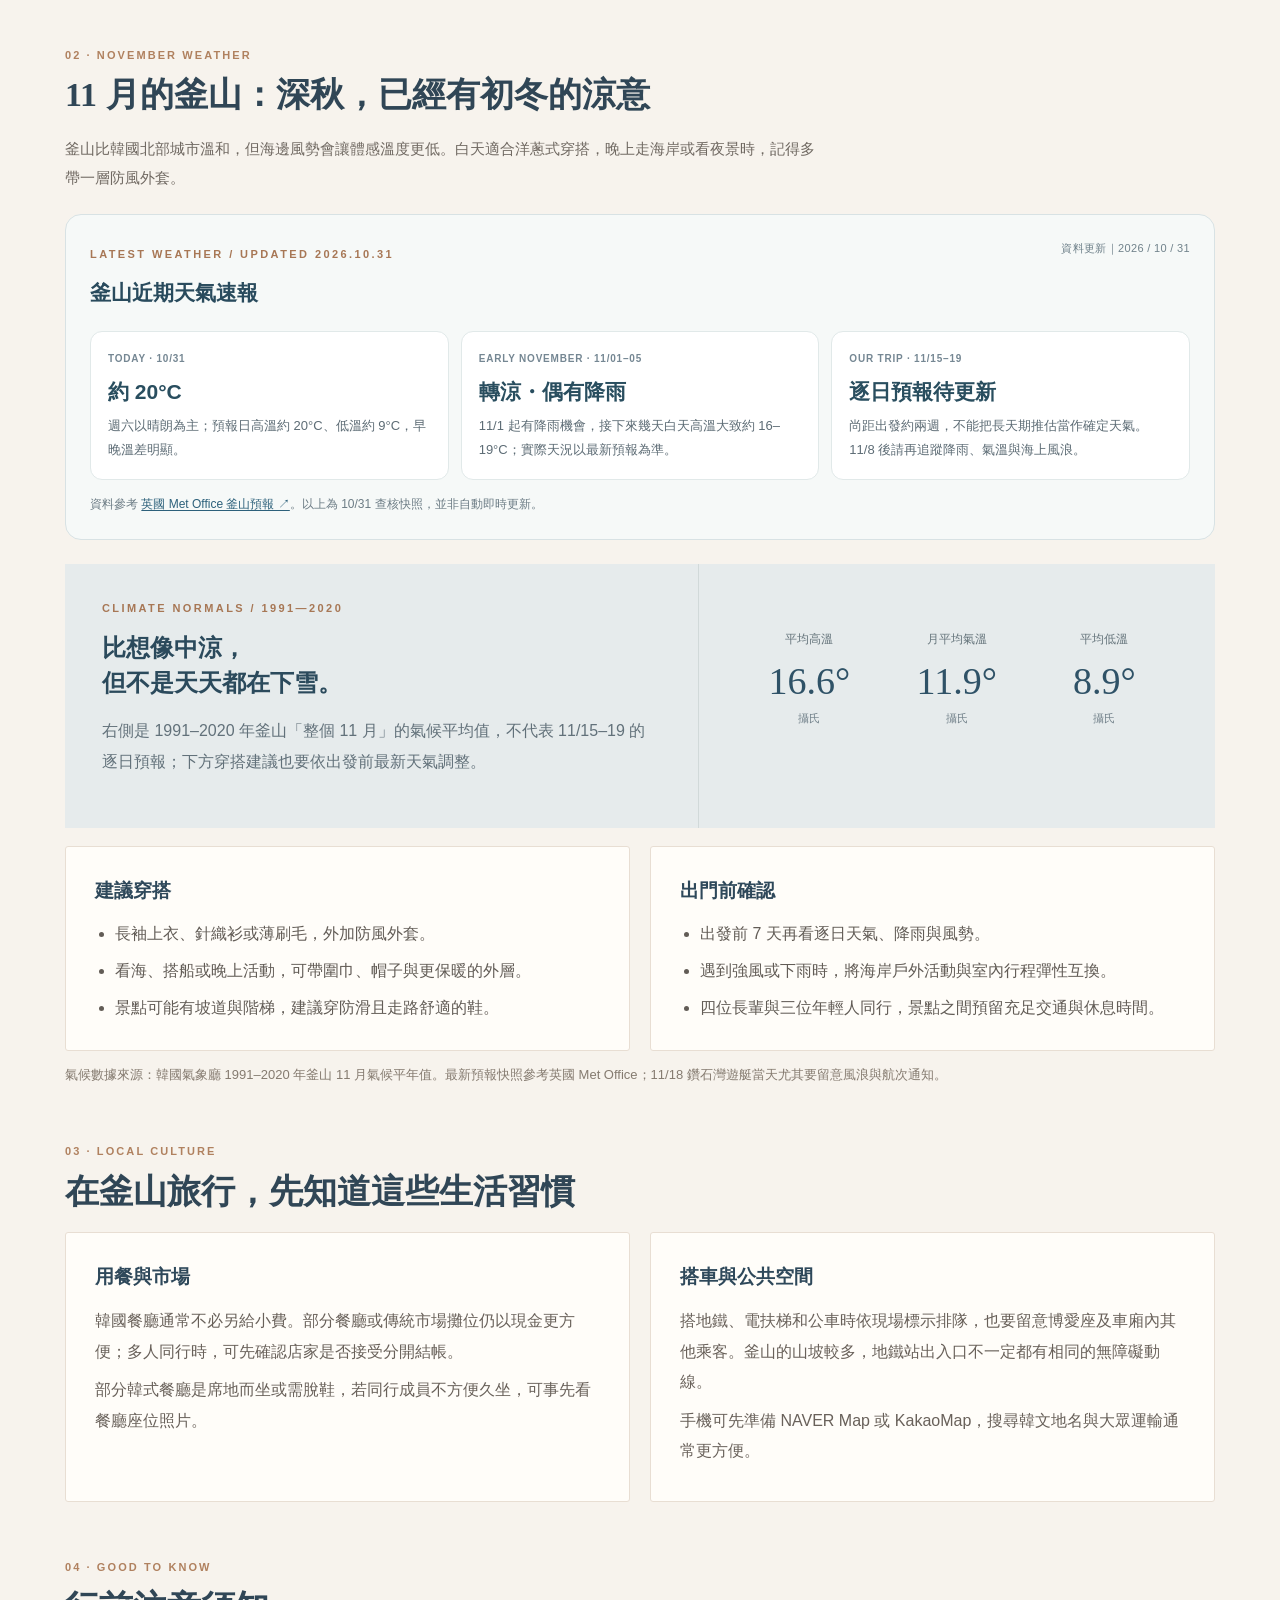
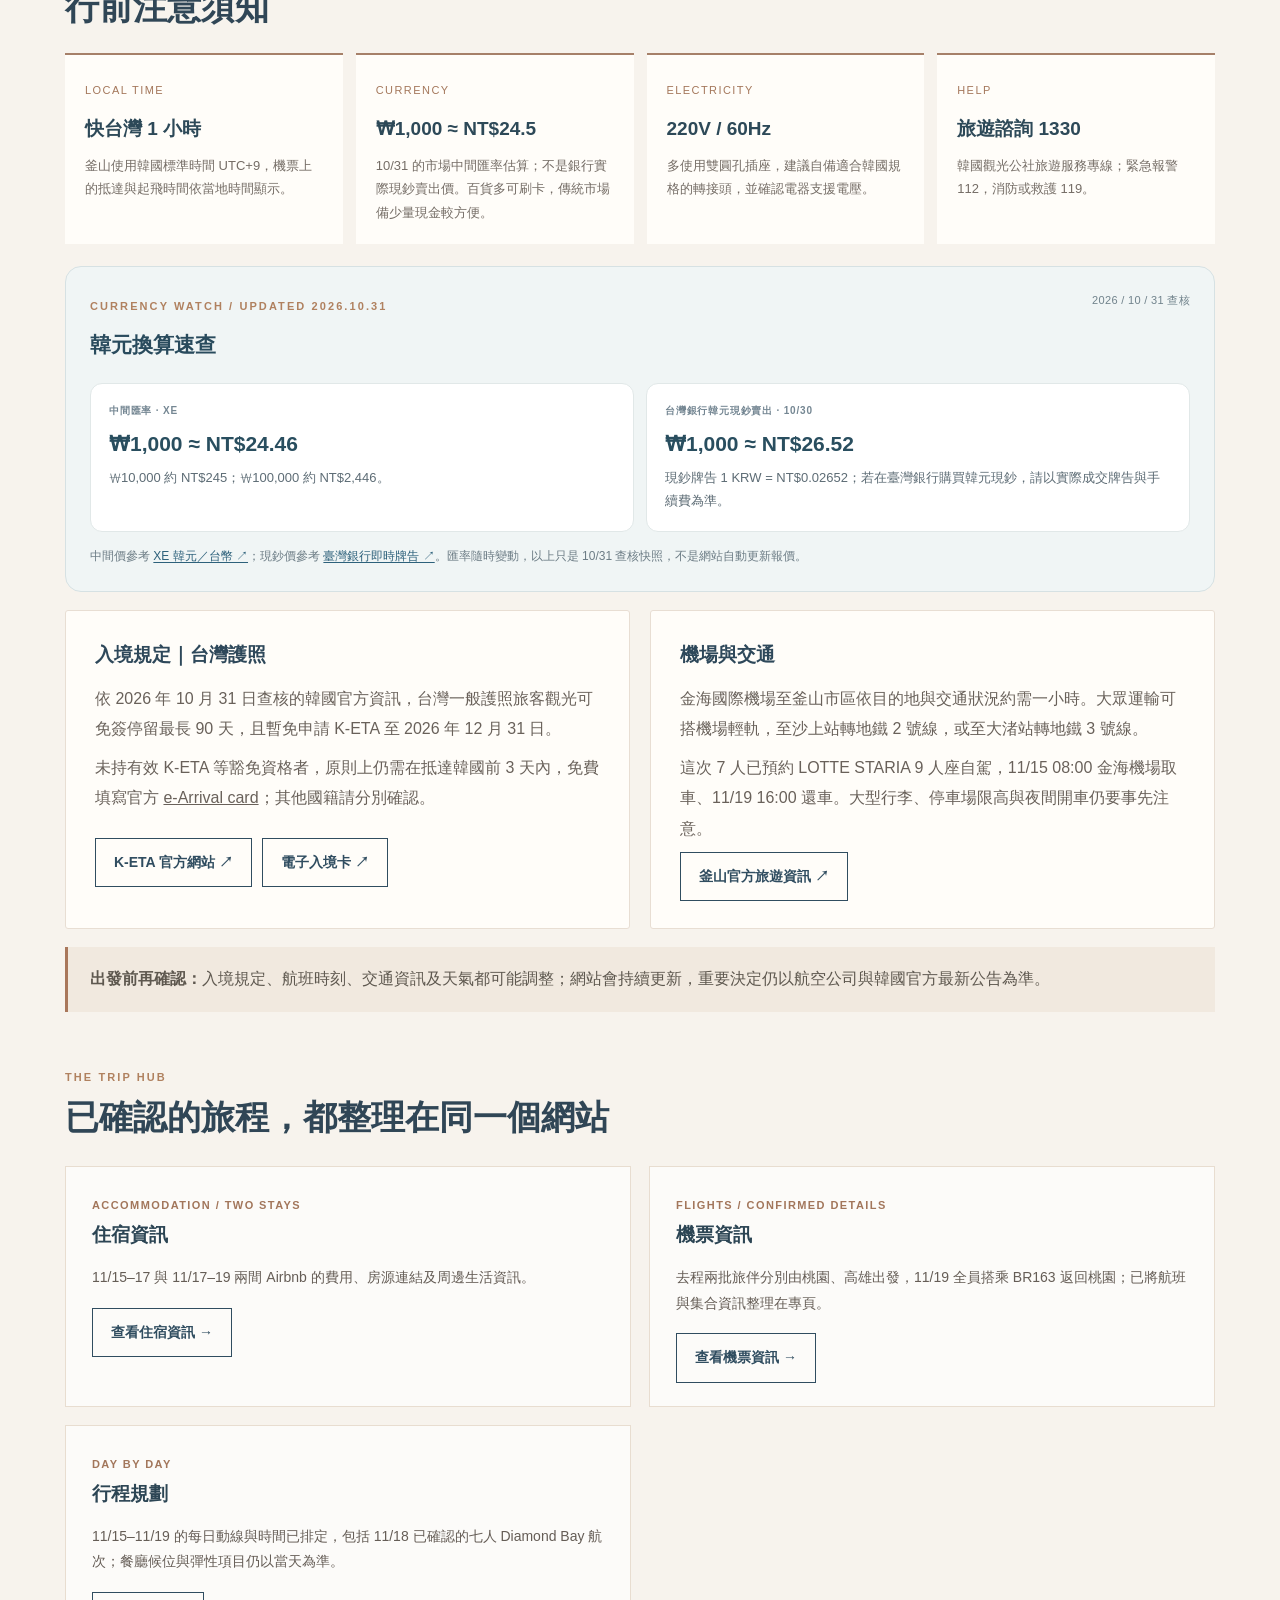
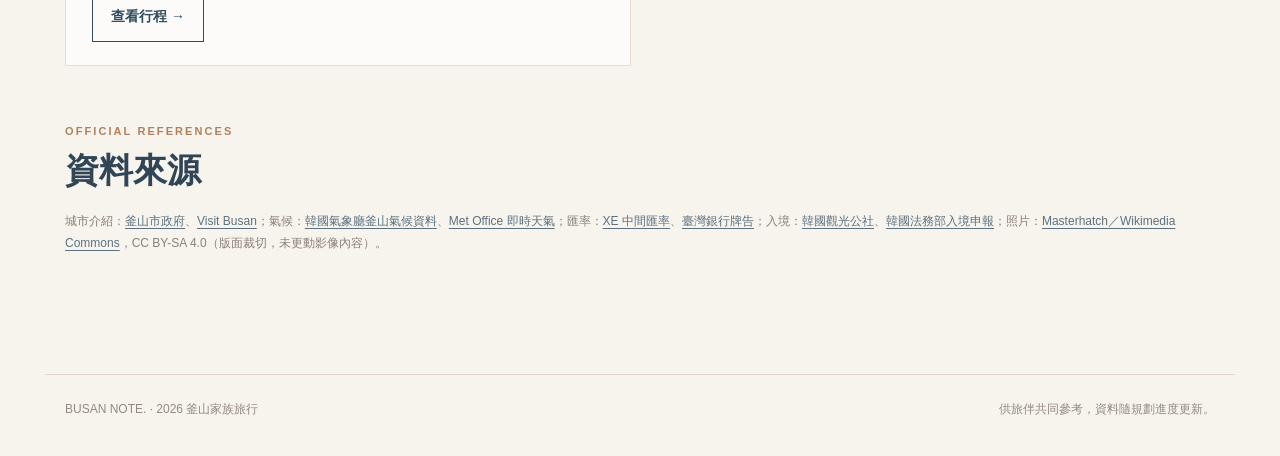
==== commit bf818cec: "Refresh Busan home: confirmed itinerary, Oct 31 weather and KRW/TWD rates" ====
--- a/index.html
+++ b/index.html
@@ -1,22 +1,39 @@
 <!doctype html><html lang="zh-Hant"><head><meta charset="utf-8"><meta name="viewport" content="width=device-width,initial-scale=1"><meta name="description" content="釜山秋冬家族旅行首頁：城市地理、十一月氣候、文化習慣與入境注意事項"><title>首頁｜2026 釜山家族旅行</title><link rel="stylesheet" href="site.css"></head><body><header class="site-nav"><div class="site-nav-inner"><a class="site-brand" href="index.html" aria-label="釜山家族旅行首頁"><strong>BUSAN NOTE.</strong><small>FAMILY TRAVEL · NOV 2026</small></a><nav class="site-links" aria-label="網站分頁"><a href="index.html" aria-current="page">首頁</a><a href="tickets.html">機票資訊</a><a href="stays.html">住宿資訊</a><a href="itinerary.html">行程規劃</a><a href="ledger.html">收支紀錄</a><a href="todo.html">待辦事項</a><a href="flights.html">航班選擇</a></nav></div></header>
 <main class="site-container">
 <div class="kicker" style="margin:4px 0 15px">THE BUSAN EDIT / 2026.11</div>
-<section class="home-hero" aria-label="釜山秋末旅行封面"><div class="home-hero-copy"><div class="kicker home-eyebrow">KOREA · AUTUMN TO WINTER</div><h1 class="big-heading">釜山，<br>秋末的海。</h1><p class="site-lead">沿著海岸、穿過坡城與市場，在深秋和初冬交界的日子裡，慢慢認識這座韓國南方的港口城市。</p><div class="link-row"><a class="btn-link" href="itinerary.html">看看行程規劃 →</a><a class="btn-link outline" href="flights.html">比較航班</a></div></div><div class="home-hero-image"><img src="https://upload.wikimedia.org/wikipedia/commons/thumb/e/ef/Haeundae_District_and_Beach.jpg/1280px-Haeundae_District_and_Beach.jpg" alt="釜山海雲台海岸、城市建築與遠方大橋的風景照片" referrerpolicy="no-referrer" onerror="this.style.display='none'" fetchpriority="high"><div class="home-image-caption"><small>BUSAN / SOUTH KOREA</small>海雲台 Haeundae</div></div></section>
-<section class="trip-ribbon" aria-label="旅程資訊"><div><small>TRAVEL WINDOW</small><strong>2026 / 11 / 15—19</strong></div><div><small>ALTERNATIVE DATES</small><strong>11 / 14 出發・11 / 20 回程</strong></div><div><small>TRAVEL PARTY</small><strong>7 位旅伴</strong></div><div><small>PLAN STATUS</small><strong>航班與行程討論中</strong></div></section>
-<section class="article-section" id="about"><div class="section-overline">01 · THE CITY</div><h2 class="section-title">認識釜山：山與海交會的港口城市</h2><div class="intro-layout"><div><p class="site-lead">釜山位於韓國東南部，是面向韓國海峽的重要港口城市。它不像一座平坦的大都會，而是由山坡、海灣、河口與不同生活圈組成。海雲台的現代海景、廣安里的海岸夜色、南浦洞的傳統市場，以及甘川文化村的坡地巷弄，都呈現了釜山的不同面貌。</p><p class="site-lead">對這次旅行來說，最需要注意的是景點之間可能有一段距離：海岸線上的景點與西邊的舊城區，不適合只看地圖直線距離安排。等機票和住宿確定後，可以把相近地區排在同一天。</p></div><blockquote class="intro-quote">「一天看海，<br>一天走進城裡；<br>慢慢把釜山拼起來。」</blockquote></div>
+<section class="home-hero" aria-label="釜山秋末旅行封面"><div class="home-hero-copy"><div class="kicker home-eyebrow">KOREA · AUTUMN TO WINTER</div><h1 class="big-heading">釜山，<br>秋末的海。</h1><p class="site-lead">沿著海岸、穿過坡城與市場，在深秋和初冬交界的日子裡，慢慢認識這座韓國南方的港口城市。</p><div class="link-row"><a class="btn-link" href="itinerary.html">看看行程規劃 →</a><a class="btn-link outline" href="tickets.html">查看已訂航班</a></div></div><div class="home-hero-image"><img src="https://upload.wikimedia.org/wikipedia/commons/thumb/e/ef/Haeundae_District_and_Beach.jpg/1280px-Haeundae_District_and_Beach.jpg" alt="釜山海雲台海岸、城市建築與遠方大橋的風景照片" referrerpolicy="no-referrer" onerror="this.style.display='none'" fetchpriority="high"><div class="home-image-caption"><small>BUSAN / SOUTH KOREA</small>海雲台 Haeundae</div></div></section>
+<section class="trip-ribbon" aria-label="已確認旅程資訊"><div><small>TRAVEL WINDOW</small><strong>2026 / 11 / 15—19</strong><span class="ribbon-detail">5 天 4 夜・日期已定</span></div><div><small>STAY PLAN</small><strong>廣安里 → 草梁</strong><span class="ribbon-detail">各住 2 晚・住宿已訂</span></div><div><small>TRAVEL PARTY</small><strong>7 位旅伴</strong><span class="ribbon-detail">9 人座 STARIA 自駕</span></div><div><small>PLAN STATUS</small><strong>主要行程已排定</strong><span class="ribbon-detail">航班・住宿・租車・遊艇已確認</span></div></section>
+<section class="article-section" id="about"><div class="section-overline">01 · THE CITY</div><h2 class="section-title">認識釜山：山與海交會的港口城市</h2><div class="intro-layout"><div><p class="site-lead">釜山位於韓國東南部，是面向韓國海峽的重要港口城市。它不像一座平坦的大都會，而是由山坡、海灣、河口與不同生活圈組成。海雲台的現代海景、廣安里的海岸夜色、南浦洞的傳統市場，以及甘川文化村的坡地巷弄，都呈現了釜山的不同面貌。</p><p class="site-lead">對這次旅行來說，最需要注意的是景點之間可能有一段距離：海岸線上的景點與西邊的舊城區，不適合只看地圖直線距離安排。目前已依兩段住宿位置，將海雲台與廣安里、南浦與影島等鄰近區域分天安排，盡量減少往返。</p></div><blockquote class="intro-quote">「一天看海，<br>一天走進城裡；<br>慢慢把釜山拼起來。」</blockquote></div>
 <div class="region-grid">
 <article class="region-card"><span class="number">01</span><span class="en">East Coast</span><h3>海雲台・機張</h3><p>東側的海岸景觀區，適合看海、散步及安排海岸沿線景點；機張較遠，適合和東部行程搭配。</p></article>
 <article class="region-card"><span class="number">02</span><span class="en">Ocean &amp; Night View</span><h3>廣安里</h3><p>以沙灘與廣安大橋景觀聞名。海景咖啡廳、夜景與傍晚散步，是這一帶的主要特色。</p></article>
 <article class="region-card"><span class="number">03</span><span class="en">Downtown</span><h3>西面</h3><p>位於市區交通樞紐一帶，餐廳、購物和地鐵轉乘方便；如選擇住市中心，可作為不同區域的出發點。</p></article>
 <article class="region-card"><span class="number">04</span><span class="en">Old Town</span><h3>南浦洞・甘川</h3><p>傳統市場、小吃、老城街區與山坡聚落集中於西南側，可和札嘎其市場、甘川文化村等順路安排。</p></article>
 </div><p class="note">以上是區域介紹，不代表景點已正式排入本次行程。地理資訊參考釜山市政府與釜山觀光官方資料。</p></section>
-<section class="article-section" id="weather"><div class="section-overline">02 · NOVEMBER WEATHER</div><h2 class="section-title">11 月的釜山：深秋，已經有初冬的涼意</h2><p class="section-desc">釜山比韓國北部城市溫和，但海邊風勢會讓體感溫度更低。白天適合洋蔥式穿搭，晚上走海岸或看夜景時，記得多帶一層防風外套。</p><div class="weather-panel"><div><div class="kicker">CLIMATE NORMALS / 1991—2020</div><h3 style="font-size:24px;line-height:1.45;color:#2b4a5c;margin:12px 0">比想像中涼，<br>但不是天天都在下雪。</h3><p style="color:#62717a;line-height:1.9">右側為釜山整個 11 月的歷史平均值，不是 2026 年旅行期間的天氣預報；實際出發前一週仍需再查看最新預報。</p></div><div class="weather-numbers"><div><span>平均高溫</span><strong>16.6°</strong><small>攝氏</small></div><div><span>月平均氣溫</span><strong>11.9°</strong><small>攝氏</small></div><div><span>平均低溫</span><strong>8.9°</strong><small>攝氏</small></div></div></div>
+<section class="article-section" id="weather"><div class="section-overline">02 · NOVEMBER WEATHER</div><h2 class="section-title">11 月的釜山：深秋，已經有初冬的涼意</h2><p class="section-desc">釜山比韓國北部城市溫和，但海邊風勢會讓體感溫度更低。白天適合洋蔥式穿搭，晚上走海岸或看夜景時，記得多帶一層防風外套。</p><div class="travel-update-panel" aria-label="2026 年 10 月 31 日釜山天氣更新">
+  <div class="travel-update-header"><div><span class="kicker">LATEST WEATHER / UPDATED 2026.10.31</span><h3>釜山近期天氣速報</h3></div><span class="travel-update-date">資料更新｜2026 / 10 / 31</span></div>
+  <div class="travel-update-grid">
+    <div class="travel-update-item"><small>TODAY · 10/31</small><strong>約 20°C</strong><p>週六以晴朗為主；預報日高溫約 20°C、低溫約 9°C，早晚溫差明顯。</p></div>
+    <div class="travel-update-item"><small>EARLY NOVEMBER · 11/01–05</small><strong>轉涼・偶有降雨</strong><p>11/1 起有降雨機會，接下來幾天白天高溫大致約 16–19°C；實際天況以最新預報為準。</p></div>
+    <div class="travel-update-item"><small>OUR TRIP · 11/15–19</small><strong>逐日預報待更新</strong><p>尚距出發約兩週，不能把長天期推估當作確定天氣。11/8 後請再追蹤降雨、氣溫與海上風浪。</p></div>
+  </div>
+  <p class="travel-update-source">資料參考 <a href="https://weather.metoffice.gov.uk/forecast/wy5z8jz0m?new-design=false" target="_blank" rel="noopener noreferrer">英國 Met Office 釜山預報 ↗</a>。以上為 10/31 查核快照，並非自動即時更新。</p>
+</div>
+<div class="weather-panel"><div><div class="kicker">CLIMATE NORMALS / 1991—2020</div><h3 style="font-size:24px;line-height:1.45;color:#2b4a5c;margin:12px 0">比想像中涼，<br>但不是天天都在下雪。</h3><p style="color:#62717a;line-height:1.9">右側是 1991–2020 年釜山「整個 11 月」的氣候平均值，不代表 11/15–19 的逐日預報；下方穿搭建議也要依出發前最新天氣調整。</p></div><div class="weather-numbers"><div><span>平均高溫</span><strong>16.6°</strong><small>攝氏</small></div><div><span>月平均氣溫</span><strong>11.9°</strong><small>攝氏</small></div><div><span>平均低溫</span><strong>8.9°</strong><small>攝氏</small></div></div></div>
 <div class="two-col" style="margin-top:18px"><div class="soft-panel"><h3>建議穿搭</h3><ul><li>長袖上衣、針織衫或薄刷毛，外加防風外套。</li><li>看海、搭船或晚上活動，可帶圍巾、帽子與更保暖的外層。</li><li>景點可能有坡道與階梯，建議穿防滑且走路舒適的鞋。</li></ul></div><div class="soft-panel"><h3>出門前確認</h3><ul><li>出發前 7 天再看逐日天氣、降雨與風勢。</li><li>遇到強風或下雨時，將海岸戶外活動與室內行程彈性互換。</li><li>四位長輩與三位年輕人同行，景點之間預留充足交通與休息時間。</li></ul></div></div>
-<p class="note">氣候數據來源：韓國氣象廳 1991–2020 年釜山 11 月氣候平年值。</p></section>
+<p class="note">氣候數據來源：韓國氣象廳 1991–2020 年釜山 11 月氣候平年值。最新預報快照參考英國 Met Office；11/18 鑽石灣遊艇當天尤其要留意風浪與航次通知。</p></section>
 <section class="article-section" id="culture"><div class="section-overline">03 · LOCAL CULTURE</div><h2 class="section-title">在釜山旅行，先知道這些生活習慣</h2><div class="two-col"><div class="soft-panel"><h3>用餐與市場</h3><p>韓國餐廳通常不必另給小費。部分餐廳或傳統市場攤位仍以現金更方便；多人同行時，可先確認店家是否接受分開結帳。</p><p>部分韓式餐廳是席地而坐或需脫鞋，若同行成員不方便久坐，可事先看餐廳座位照片。</p></div><div class="soft-panel"><h3>搭車與公共空間</h3><p>搭地鐵、電扶梯和公車時依現場標示排隊，也要留意博愛座及車廂內其他乘客。釜山的山坡較多，地鐵站出入口不一定都有相同的無障礙動線。</p><p>手機可先準備 NAVER Map 或 KakaoMap，搜尋韓文地名與大眾運輸通常更方便。</p></div></div></section>
-<section class="article-section" id="tips"><div class="section-overline">04 · GOOD TO KNOW</div><h2 class="section-title">行前注意須知</h2><div class="facts-grid"><div class="fact"><small>LOCAL TIME</small><strong>快台灣 1 小時</strong><p>釜山使用韓國標準時間 UTC+9，機票上的抵達與起飛時間依當地時間顯示。</p></div><div class="fact"><small>CURRENCY</small><strong>韓元 KRW</strong><p>百貨、連鎖店多可刷卡；市場及小額支出準備少量韓元現金較有彈性。</p></div><div class="fact"><small>ELECTRICITY</small><strong>220V / 60Hz</strong><p>多使用雙圓孔插座，建議自備適合韓國規格的轉接頭，並確認電器支援電壓。</p></div><div class="fact"><small>HELP</small><strong>旅遊諮詢 1330</strong><p>韓國觀光公社旅遊服務專線；緊急報警 112，消防或救護 119。</p></div></div>
-<div class="two-col" style="margin-top:18px"><div class="soft-panel"><h3>入境規定｜台灣護照</h3><p>依截至 2026 年 9 月的韓國官方公告，台灣一般護照觀光旅客可免簽停留最長 90 天，並暫免申請 K-ETA 至 2026 年 12 月 31 日。</p><p>未持有效 K-ETA 等豁免資格者，原則上仍需在抵達韓國前 3 天內，免費填寫官方 <a href="https://www.e-arrivalcard.go.kr/" target="_blank" rel="noopener noreferrer">e-Arrival card</a>；其他國籍請分別確認。</p><div class="link-row"><a class="btn-link outline" href="https://www.k-eta.go.kr/" target="_blank" rel="noopener noreferrer">K-ETA 官方網站 ↗</a><a class="btn-link outline" href="https://www.e-arrivalcard.go.kr/" target="_blank" rel="noopener noreferrer">電子入境卡 ↗</a></div></div><div class="soft-panel"><h3>機場與交通</h3><p>金海國際機場至釜山市區依目的地與交通狀況約需一小時。大眾運輸可搭機場輕軌，至沙上站轉地鐵 2 號線，或至大渚站轉地鐵 3 號線。</p><p>這次共 7 位旅伴，若安排租車或接駁，要把七人的大型行李一起計入乘載空間，不能只看座位數。</p><a class="btn-link outline" href="https://www.visitbusan.net/en/" target="_blank" rel="noopener noreferrer">釜山官方旅遊資訊 ↗</a></div></div>
+<section class="article-section" id="tips"><div class="section-overline">04 · GOOD TO KNOW</div><h2 class="section-title">行前注意須知</h2><div class="facts-grid"><div class="fact"><small>LOCAL TIME</small><strong>快台灣 1 小時</strong><p>釜山使用韓國標準時間 UTC+9，機票上的抵達與起飛時間依當地時間顯示。</p></div><div class="fact"><small>CURRENCY</small><strong>₩1,000 ≈ NT$24.5</strong><p>10/31 的市場中間匯率估算；不是銀行實際現鈔賣出價。百貨多可刷卡，傳統市場備少量現金較方便。</p></div><div class="fact"><small>ELECTRICITY</small><strong>220V / 60Hz</strong><p>多使用雙圓孔插座，建議自備適合韓國規格的轉接頭，並確認電器支援電壓。</p></div><div class="fact"><small>HELP</small><strong>旅遊諮詢 1330</strong><p>韓國觀光公社旅遊服務專線；緊急報警 112，消防或救護 119。</p></div></div>
+<div class="fx-panel" aria-label="2026 年 10 月 31 日韓元匯率參考">
+  <div class="fx-panel-head"><div><span class="section-overline">CURRENCY WATCH / UPDATED 2026.10.31</span><h3>韓元換算速查</h3></div><span class="fx-date">2026 / 10 / 31 查核</span></div>
+  <div class="fx-panel-grid">
+    <div><small>中間匯率 · XE</small><strong>₩1,000 ≈ NT$24.46</strong><p>₩10,000 約 NT$245；₩100,000 約 NT$2,446。</p></div>
+    <div><small>台灣銀行韓元現鈔賣出 · 10/30</small><strong>₩1,000 ≈ NT$26.52</strong><p>現鈔牌告 1 KRW = NT$0.02652；若在臺灣銀行購買韓元現鈔，請以實際成交牌告與手續費為準。</p></div>
+  </div>
+  <p class="travel-update-source">中間價參考 <a href="https://www.xe.com/currencyconverter/convert/?Amount=1000&From=KRW&To=TWD" target="_blank" rel="noopener noreferrer">XE 韓元／台幣 ↗</a>；現鈔價參考 <a href="https://rate.bot.com.tw/xrt?Lang=zh-TW" target="_blank" rel="noopener noreferrer">臺灣銀行即時牌告 ↗</a>。匯率隨時變動，以上只是 10/31 查核快照，不是網站自動更新報價。</p>
+</div>
+<div class="two-col" style="margin-top:18px"><div class="soft-panel"><h3>入境規定｜台灣護照</h3><p>依 2026 年 10 月 31 日查核的韓國官方資訊，台灣一般護照旅客觀光可免簽停留最長 90 天，且暫免申請 K-ETA 至 2026 年 12 月 31 日。</p><p>未持有效 K-ETA 等豁免資格者，原則上仍需在抵達韓國前 3 天內，免費填寫官方 <a href="https://www.e-arrivalcard.go.kr/" target="_blank" rel="noopener noreferrer">e-Arrival card</a>；其他國籍請分別確認。</p><div class="link-row"><a class="btn-link outline" href="https://www.k-eta.go.kr/" target="_blank" rel="noopener noreferrer">K-ETA 官方網站 ↗</a><a class="btn-link outline" href="https://www.e-arrivalcard.go.kr/" target="_blank" rel="noopener noreferrer">電子入境卡 ↗</a></div></div><div class="soft-panel"><h3>機場與交通</h3><p>金海國際機場至釜山市區依目的地與交通狀況約需一小時。大眾運輸可搭機場輕軌，至沙上站轉地鐵 2 號線，或至大渚站轉地鐵 3 號線。</p><p>這次 7 人已預約 LOTTE STARIA 9 人座自駕，11/15 08:00 金海機場取車、11/19 16:00 還車。大型行李、停車場限高與夜間開車仍要事先注意。</p><a class="btn-link outline" href="https://www.visitbusan.net/en/" target="_blank" rel="noopener noreferrer">釜山官方旅遊資訊 ↗</a></div></div>
 <div class="notice" style="margin-top:18px"><strong>出發前再確認：</strong>入境規定、航班時刻、交通資訊及天氣都可能調整；網站會持續更新，重要決定仍以航空公司與韓國官方最新公告為準。</div></section>
-<section class="article-section" id="hub"><div class="section-overline">THE TRIP HUB</div><h2 class="section-title">把旅行的所有安排，慢慢放進同一個網站</h2><div class="region-grid"><article class="region-card"><span class="en">Accommodation / Two Stays</span><h3>住宿資訊</h3><p>11/15–17 與 11/17–19 兩間 Airbnb 的費用、房源連結及周邊生活資訊。</p><a href="stays.html" class="btn-link outline" style="margin-top:17px">查看住宿資訊 →</a></article><article class="region-card"><span class="en">Flights / Confirmed Details</span><h3>機票資訊</h3><p>未來集中記錄真正選定的去回程、行李額度、集合時間與接駁方式。目前還在討論中。</p><a href="tickets.html" class="btn-link outline" style="margin-top:17px">查看機票資訊 →</a></article><article class="region-card"><span class="en">Day by Day</span><h3>行程規劃</h3><p>每天的景點、餐飲、住宿、交通與集合安排將陸續補上；未確定項目會清楚標示。</p><a href="itinerary.html" class="btn-link outline" style="margin-top:17px">查看行程 →</a></article></div></section>
-<section class="article-section"><div class="section-overline">OFFICIAL REFERENCES</div><h2 class="section-title">資料來源</h2><p class="sources-list">城市介紹：<a href="https://www.busan.go.kr/eng/city-environment" target="_blank" rel="noopener noreferrer">釜山市政府</a>、<a href="https://www.visitbusan.net/en/" target="_blank" rel="noopener noreferrer">Visit Busan</a>；氣候：<a href="https://nmsc.kma.go.kr/resources/enhome/resources/conference/AOMSUC-13_Announcement_230726.pdf" target="_blank" rel="noopener noreferrer">韓國氣象廳釜山氣候資料</a>；入境：<a href="https://chinese.visitkorea.or.kr/svc/contents/infoHtmlView.do?vcontsId=140849" target="_blank" rel="noopener noreferrer">韓國觀光公社</a>、<a href="https://www.e-arrivalcard.go.kr/" target="_blank" rel="noopener noreferrer">韓國法務部入境申報</a>；照片：<a href="https://commons.wikimedia.org/wiki/File:Haeundae_District_and_Beach.jpg" target="_blank" rel="noopener noreferrer">Masterhatch／Wikimedia Commons</a>，CC BY-SA 4.0（版面裁切，未更動影像內容）。</p></section>
+<section class="article-section" id="hub"><div class="section-overline">THE TRIP HUB</div><h2 class="section-title">已確認的旅程，都整理在同一個網站</h2><div class="region-grid"><article class="region-card"><span class="en">Accommodation / Two Stays</span><h3>住宿資訊</h3><p>11/15–17 與 11/17–19 兩間 Airbnb 的費用、房源連結及周邊生活資訊。</p><a href="stays.html" class="btn-link outline" style="margin-top:17px">查看住宿資訊 →</a></article><article class="region-card"><span class="en">Flights / Confirmed Details</span><h3>機票資訊</h3><p>去程兩批旅伴分別由桃園、高雄出發，11/19 全員搭乘 BR163 返回桃園；已將航班與集合資訊整理在專頁。</p><a href="tickets.html" class="btn-link outline" style="margin-top:17px">查看機票資訊 →</a></article><article class="region-card"><span class="en">Day by Day</span><h3>行程規劃</h3><p>11/15–11/19 的每日動線與時間已排定，包括 11/18 已確認的七人 Diamond Bay 航次；餐廳候位與彈性項目仍以當天為準。</p><a href="itinerary.html" class="btn-link outline" style="margin-top:17px">查看行程 →</a></article></div></section>
+<section class="article-section"><div class="section-overline">OFFICIAL REFERENCES</div><h2 class="section-title">資料來源</h2><p class="sources-list">城市介紹：<a href="https://www.busan.go.kr/eng/city-environment" target="_blank" rel="noopener noreferrer">釜山市政府</a>、<a href="https://www.visitbusan.net/en/" target="_blank" rel="noopener noreferrer">Visit Busan</a>；氣候：<a href="https://nmsc.kma.go.kr/resources/enhome/resources/conference/AOMSUC-13_Announcement_230726.pdf" target="_blank" rel="noopener noreferrer">韓國氣象廳釜山氣候資料</a>、<a href="https://weather.metoffice.gov.uk/forecast/wy5z8jz0m?new-design=false" target="_blank" rel="noopener noreferrer">Met Office 即時天氣</a>；匯率：<a href="https://www.xe.com/currencyconverter/convert/?Amount=1000&amp;From=KRW&amp;To=TWD" target="_blank" rel="noopener noreferrer">XE 中間匯率</a>、<a href="https://rate.bot.com.tw/xrt?Lang=zh-TW" target="_blank" rel="noopener noreferrer">臺灣銀行牌告</a>；入境：<a href="https://chinese.visitkorea.or.kr/svc/contents/infoHtmlView.do?vcontsId=140849" target="_blank" rel="noopener noreferrer">韓國觀光公社</a>、<a href="https://www.e-arrivalcard.go.kr/" target="_blank" rel="noopener noreferrer">韓國法務部入境申報</a>；照片：<a href="https://commons.wikimedia.org/wiki/File:Haeundae_District_and_Beach.jpg" target="_blank" rel="noopener noreferrer">Masterhatch／Wikimedia Commons</a>，CC BY-SA 4.0（版面裁切，未更動影像內容）。</p></section>
 </main><footer class="site-footer"><span>BUSAN NOTE. · 2026 釜山家族旅行</span><span>供旅伴共同參考，資料隨規劃進度更新。</span></footer></body></html>
--- a/site.css
+++ b/site.css
@@ -177,3 +177,96 @@
 /* Navigation contract: keep the historical flight-comparison link at the end,
    even when later pages are appended to an existing menu. */
 .site-links>a[href="flights.html"]{order:999}
+
+
+/* Accommodation date tabs */
+.stay-tabs-toolbar{
+  position:sticky;
+  top:72px;
+  z-index:18;
+  margin:22px 0 24px;
+  padding:9px;
+  border:1px solid #ded3c7;
+  background:rgba(250,247,242,.96);
+  backdrop-filter:blur(10px);
+  -webkit-backdrop-filter:blur(10px);
+}
+.stay-tabs{
+  display:grid;
+  grid-template-columns:repeat(2,minmax(0,1fr));
+  gap:8px;
+}
+.stay-tab{
+  min-width:0;
+  border:1px solid transparent;
+  background:transparent;
+  color:#71685f;
+  padding:12px 16px;
+  text-align:left;
+  cursor:pointer;
+  font:inherit;
+  transition:background .18s ease,border-color .18s ease,color .18s ease;
+}
+.stay-tab span{
+  display:block;
+  margin-bottom:3px;
+  color:#9a725b;
+  font-size:10px;
+  line-height:1.2;
+  letter-spacing:.12em;
+  font-weight:800;
+}
+.stay-tab strong{
+  display:block;
+  color:inherit;
+  font-size:14px;
+  line-height:1.45;
+}
+.stay-tab:hover{
+  background:#fffdf9;
+  border-color:#ded2c5;
+}
+.stay-tab.active{
+  background:#fffdf9;
+  border-color:#baa18d;
+  color:#304d5e;
+  box-shadow:0 3px 14px rgba(75,63,53,.06);
+}
+.stay-tab:focus-visible{
+  outline:3px solid rgba(63,100,119,.20);
+  outline-offset:2px;
+}
+.stay-panel[hidden]{display:none!important}
+
+@media(max-width:680px){
+  .stay-tabs-toolbar{
+    top:61px;
+    margin:18px 0 20px;
+    padding:7px;
+  }
+  .stay-tabs{gap:6px}
+  .stay-tab{padding:10px 11px}
+  .stay-tab strong{font-size:12px}
+  .stay-tab span{font-size:9px}
+}
+
+
+/* Home trip details, weather snapshot, currency rates · 2026-10-31 */
+.trip-ribbon .ribbon-detail{display:block;font-size:11px;font-weight:400;line-height:1.6;letter-spacing:.02em;color:#dae5e8;margin-top:5px}
+.trip-ribbon strong{overflow-wrap:anywhere}
+.travel-update-panel{margin:22px 0 24px;border:1px solid #d8e2e4;border-radius:16px;background:#f6f9f8;padding:24px}
+.travel-update-header,.fx-panel-head{display:flex;align-items:flex-start;justify-content:space-between;gap:16px;margin-bottom:19px}
+.travel-update-header h3,.fx-panel-head h3{font-size:21px;color:#294b5d;margin:6px 0 0}
+.travel-update-date,.fx-date{white-space:nowrap;font-size:11px;letter-spacing:.03em;color:#70828b}
+.travel-update-grid{display:grid;grid-template-columns:repeat(3,minmax(0,1fr));gap:12px}
+.travel-update-item{border:1px solid #e1e9e9;border-radius:12px;background:white;padding:18px 17px;min-width:0}
+.travel-update-item small,.fx-panel-grid small{display:block;letter-spacing:.08em;color:#758793;font-size:10px;font-weight:700}
+.travel-update-item strong,.fx-panel-grid strong{display:block;color:#294e5f;font-size:21px;line-height:1.35;margin-top:10px}
+.travel-update-item p,.fx-panel-grid p{font-size:13px;color:#5d6c75;line-height:1.8;margin:8px 0 0}
+.travel-update-source{font-size:12px;color:#6c7c85;line-height:1.75;margin:14px 0 0}
+.travel-update-source a{color:#2d617b;text-decoration:underline;text-underline-offset:2px}
+.fx-panel{background:#f0f5f5;border:1px solid #d6e1e3;border-radius:16px;padding:24px;margin-top:22px}
+.fx-panel-grid{display:grid;grid-template-columns:repeat(2,minmax(0,1fr));gap:12px}
+.fx-panel-grid>div{background:#fff;border:1px solid #e1e8e8;border-radius:12px;padding:18px}
+@media(max-width:850px){.travel-update-grid{grid-template-columns:repeat(2,minmax(0,1fr))}.travel-update-item:last-child{grid-column:1/-1}}
+@media(max-width:600px){.travel-update-panel,.fx-panel{padding:17px}.travel-update-grid,.fx-panel-grid{grid-template-columns:1fr}.travel-update-item:last-child{grid-column:auto}.travel-update-header,.fx-panel-head{display:block}.travel-update-date,.fx-date{display:block;margin-top:7px}.travel-update-item strong,.fx-panel-grid strong{font-size:19px}.trip-ribbon .ribbon-detail{font-size:10px}}
